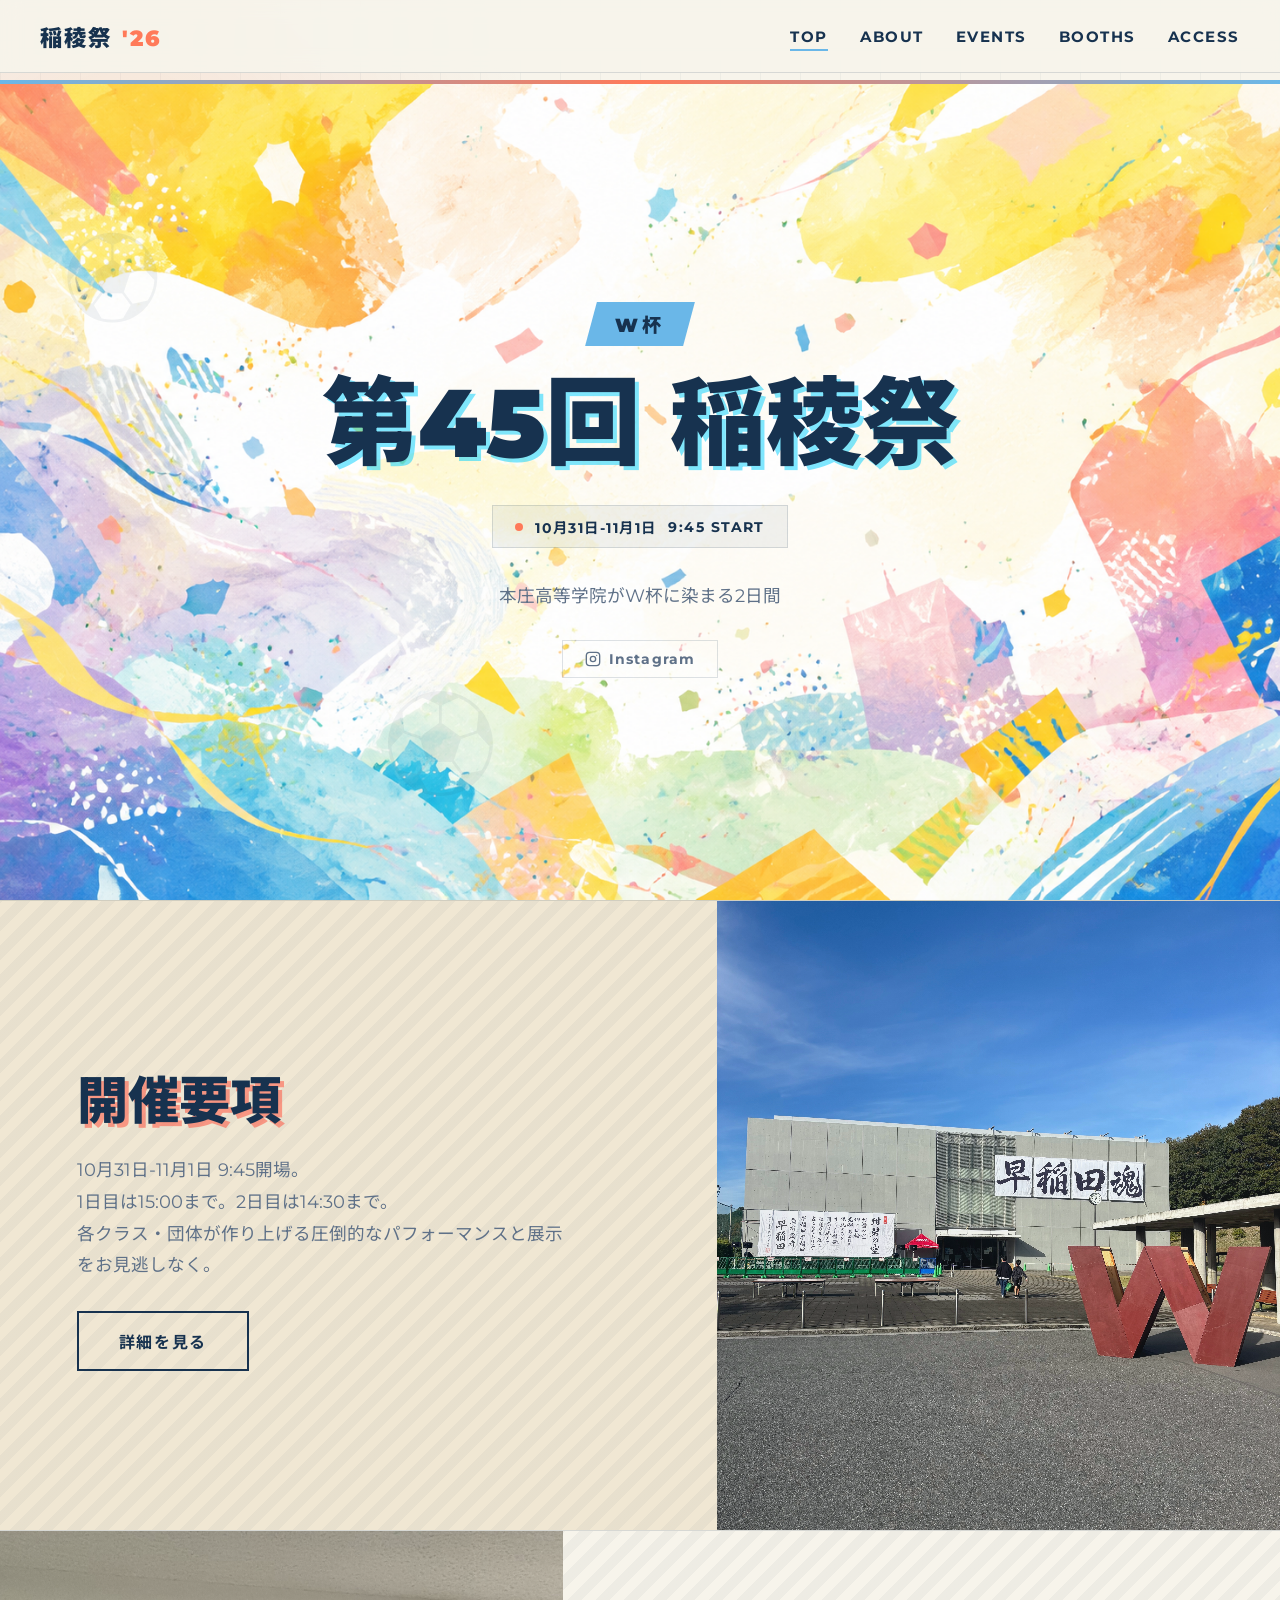
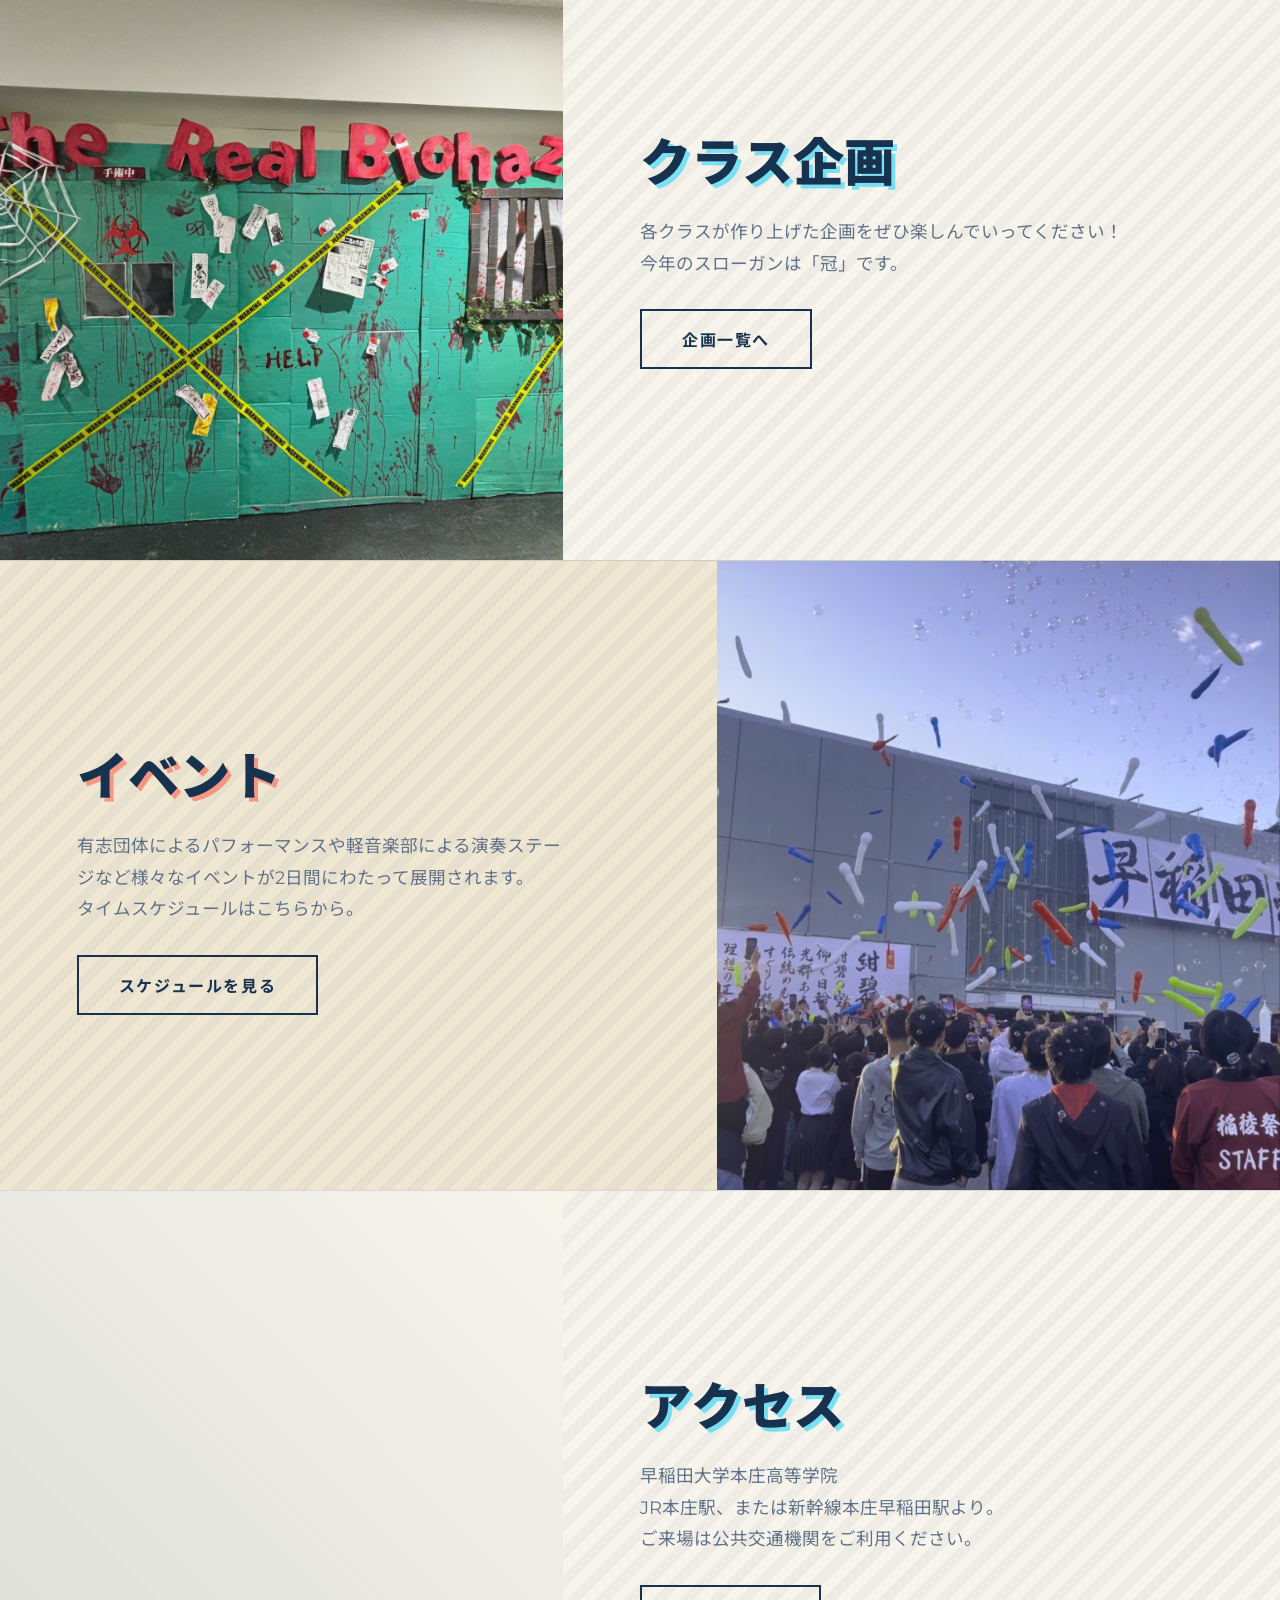
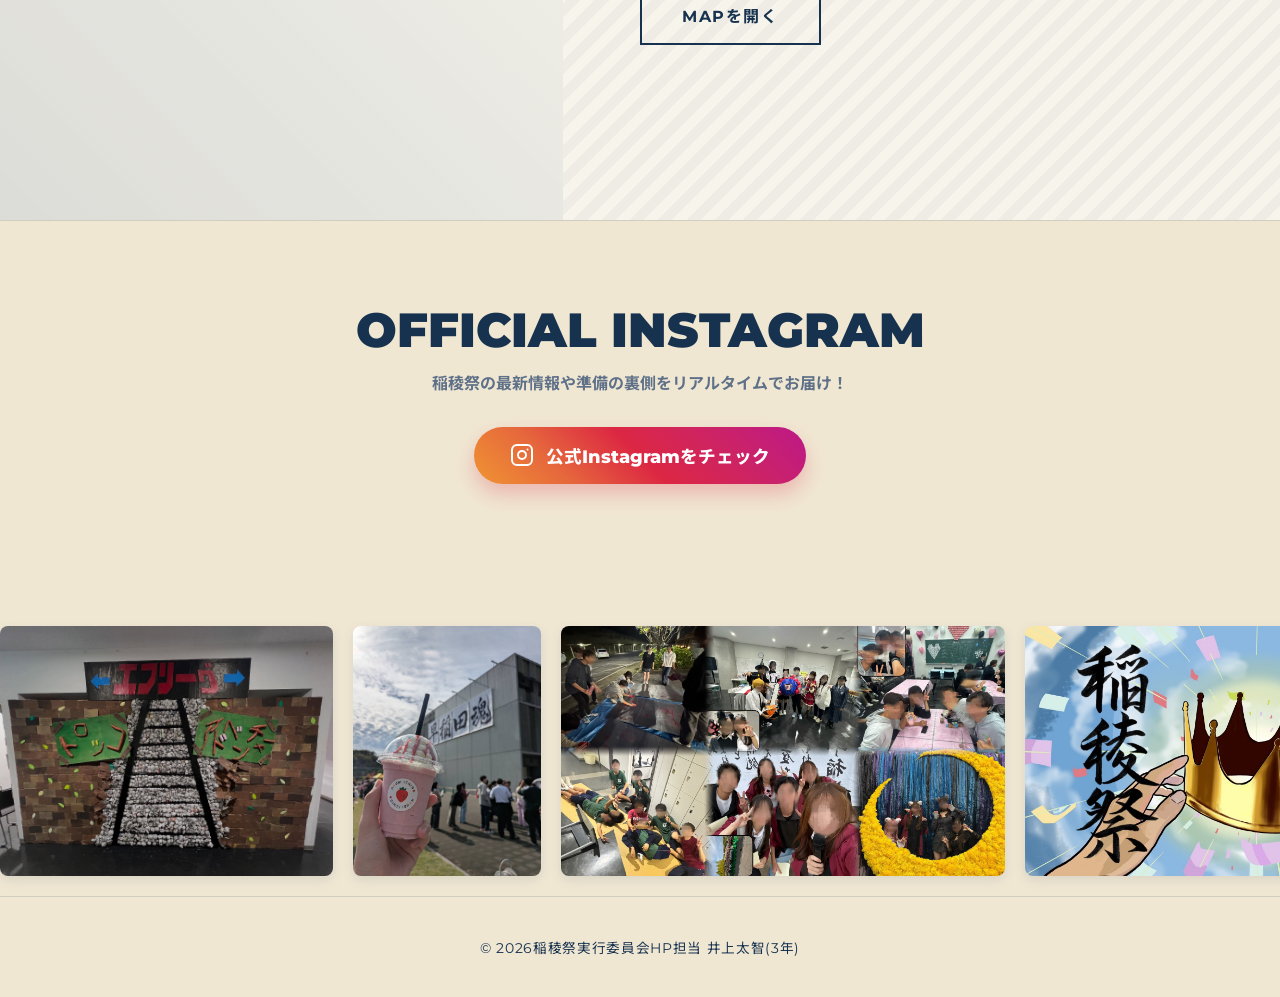
==== index.html @ c5cbab32 "index.html" ====
<!DOCTYPE html>
<html lang="ja">
<head>
    <meta charset="UTF-8">
    <meta name="viewport" content="width=device-width, initial-scale=1.0">
    <title>第45回 稲稜祭</title>
    <meta name="description" content="稲稜祭は、早稲田大学本庄高等学院の文化祭です">
    <meta name="keywords" content="稲稜祭, とうりょうさい, 早稲田大学本庄高等学院, 早稲田, 早稲田大学, 早本, 文化祭, イベント, 展示">
    <meta name="google-site-verification" content="3HasCJtoi-dlYLu-7N4V9mfXhWyNPqFAmNu_kfyfIqE" />
    
    <link rel="preconnect" href="https://fonts.googleapis.com">
    <link rel="preconnect" href="https://fonts.gstatic.com" crossorigin>
    <link href="https://fonts.googleapis.com/css2?family=Montserrat:wght@700;800;900&family=Noto+Sans+JP:wght@400;700;900&display=swap" rel="stylesheet">

    <link rel="stylesheet" href="css/style.css">
    <script src="js/script.js" defer></script>
</head>
<body>
    <div class="grid-bg"></div>

    <!-- ローディング画面 -->
    <div id="loading" aria-live="polite">
        <span class="loading-ball">⚽</span>
        <div class="loading-text">KICK OFF</div>
        <div class="loading-percent" aria-live="polite">0%</div>
        <div class="loading-bar-wrap">
            <div class="loading-bar"></div>
        </div>
        <div class="loading-final">WASEDA CUP 2026</div>
    </div>

    <!-- ヘッダー -->
    <header class="header">
        <div class="logo">
            <a href="index.html">稲稜祭 <span>'26</span></a>
        </div>
        <button class="hamburger" id="js-hamburger" aria-label="メニューを開く">
            <span></span>
            <span></span>
            <span></span>
        </button>
        <nav class="nav" id="js-nav">
            <ul>
                <li><a href="index.html" class="is-current">TOP</a></li>
                <li><a href="about.html">ABOUT</a></li>
                <li><a href="event.html">EVENTS</a></li>
                <li><a href="booth.html">BOOTHS</a></li>
                <li><a href="access.html">ACCESS</a></li>
            </ul>
        </nav>
    </header>

    <main>
        <!-- トップセクション -->
        <section class="top">
            <!-- 装飾ボール -->
            <div class="top-deco-ball" aria-hidden="true">⚽</div>
            <div class="top-deco-ball" aria-hidden="true">⚽</div>
            <div class="top-deco-ball" aria-hidden="true">⚽</div>

            <div class="top-content">
                <div class="top-theme"><span>W杯</span></div>
                <h1 class="heading-hero js-split-text text-shadow-solid">第45回 稲稜祭</h1>

                <div class="top-date-badge">
                    <span class="badge-dot"></span>
                    <span>10月31日-11月1日</span>
                    <span>9:45 START</span>
                </div>

                <p class="fs-desc js-split-text" style="margin: 0 auto;">本庄高等学院がW杯に染まる2日間</p>

                <div class="top-sns">
                    <a href="https://www.instagram.com/toryosai2026/" target="_blank" rel="noopener" class="btn-insta">
                        <svg viewBox="0 0 24 24" fill="none" stroke="currentColor" stroke-width="2" stroke-linecap="round" stroke-linejoin="round" aria-hidden="true">
                            <rect x="2" y="2" width="20" height="20" rx="5" ry="5"/>
                            <circle cx="12" cy="12" r="4"/>
                            <circle cx="17.5" cy="6.5" r="1" fill="currentColor" stroke="none"/>
                        </svg>
                        Instagram
                    </a>
                </div>
            </div>
        </section>

        <!-- フルウィズセクション 1: 開催要項 -->
        <section class="full-section">
            <div class="fs-image" style="background-image: url('images/start.jpg');"></div>
            <div class="fs-content">
                <div class="pattern-stripe"></div>
                <h2 class="fs-title text-shadow-solid js-split-text">開催要項</h2>
                <div class="anim-fade-up">
                    <p class="fs-desc">10月31日-11月1日 9:45開場。<br>1日目は15:00まで。2日目は14:30まで。<br>各クラス・団体が作り上げる圧倒的なパフォーマンスと展示をお見逃しなく。</p>
                    <a href="about.html" class="btn-solid">詳細を見る</a>
                </div>
            </div>
        </section>

        <!-- フルウィズセクション 2: クラス企画 -->
        <section class="full-section">
            <div class="fs-image" style="background-image: url('images/wall1.jpg');"></div>
            <div class="fs-content">
                <div class="pattern-stripe"></div>
                <h2 class="fs-title text-shadow-solid js-split-text">クラス企画</h2>
                <div class="anim-fade-up">
                    <p class="fs-desc">各クラスが作り上げた企画をぜひ楽しんでいってください！<br>今年のスローガンは「冠」です。</p>
                    <a href="booth.html" class="btn-solid">企画一覧へ</a>
                </div>
            </div>
        </section>

        <!-- フルウィズセクション 3: イベント -->
        <section class="full-section">
            <div class="fs-image" style="background-image: url('images/event.jpg'); filter: hue-rotate(20deg);"></div>
            <div class="fs-content">
                <div class="pattern-stripe"></div>
                <h2 class="fs-title text-shadow-solid js-split-text">イベント</h2>
                <div class="anim-fade-up">
                    <p class="fs-desc">有志団体によるパフォーマンスや軽音楽部による演奏ステージなど様々なイベントが2日間にわたって展開されます。<br>タイムスケジュールはこちらから。</p>
                    <a href="event.html" class="btn-solid">スケジュールを見る</a>
                </div>
            </div>
        </section>
        <!-- フルウィズセクション 4: アクセス -->
        <section class="full-section">
            <div class="fs-image" style="background-image: url('https://static.wixstatic.com/media/dd621f_80468349f8c541d7b48b3033a93d6e29~mv2.png');"></div>
            <div class="fs-content">
                <div class="pattern-stripe"></div>
                <h2 class="fs-title text-shadow-solid js-split-text">アクセス</h2>
                <div class="anim-fade-up">
                    <p class="fs-desc">早稲田大学本庄高等学院<br>JR本庄駅、または新幹線本庄早稲田駅より。<br>ご来場は公共交通機関をご利用ください。</p>
                    <a href="access.html" class="btn-solid">MAPを開く</a>
                </div>
            </div>
        </section>

        <section class="instagram-section">
            <div class="instagram-header anim-fade-up">
                <h2>OFFICIAL INSTAGRAM</h2>
                <p>稲稜祭の最新情報や準備の裏側をリアルタイムでお届け！</p>
                <a href="https://www.instagram.com/toryosai2026/" target="_blank" rel="noopener" class="btn-insta-large">
                    <svg viewBox="0 0 24 24" fill="none" stroke="currentColor" stroke-width="2" stroke-linecap="round" stroke-linejoin="round" aria-hidden="true">
                        <rect x="2" y="2" width="20" height="20" rx="5" ry="5"/>
                        <circle cx="12" cy="12" r="4"/>
                        <circle cx="17.5" cy="6.5" r="1" fill="currentColor" stroke="none"/>
                    </svg>
                    公式Instagramをチェック
                </a>
            </div>
            
            <!-- Instagram埋め込み（公式のEmbedスクリプトを利用） -->
            <div class="instagram-feed anim-fade-up" style="transition-delay: 0.2s;">
                <blockquote class="instagram-media" data-instgrm-permalink="https://www.instagram.com/toryosai2026/" data-instgrm-version="14" style="background:#FFF; border:0; border-radius:12px; box-shadow:0 10px 25px rgba(23, 50, 79, 0.08); margin: 1px auto; max-width:540px; min-width:326px; padding:0; width:99.375%;"></blockquote>
                <script async src="//www.instagram.com/embed.js"></script>
            </div>
        </section>

        <div class="marquee-slider">
            <div class="marquee-track">
                <!-- 写真5枚（実際の画像のURLに差し替えてください） -->
                <img src="images/wall2.jpg" alt="風景2">
                <img src="images/juice.jpg" alt="風景3">
                <img src="images/2025.jpg" alt="風景1">
                <img src="images/kan.jpg" alt="風景4">
                <img src="images/start.jpg" alt="風景5">
                
                <!-- 無限ループを綺麗に見せるためのリピート（上と全く同じ5枚） -->
                <img src="images/wall2.jpg" alt="風景2">
                <img src="images/juice.jpg" alt="風景3">
                <img src="images/2025.jpg" alt="風景1">
                <img src="images/kan.jpg" alt="風景4">
                <img src="images/start.jpg" alt="風景5">
            </div>
        </div>

    </main>

    <footer class="footer">
        <p>&copy; 2026​稲稜祭実行委員会HP担当 井上太智(3年)</p>
    </footer>
</body>
</html>
---- css/style.css ----
@charset "UTF-8";

:root {
    --bg: #f7f4eb;
    --bg-alt: #f0e7d3;
    --text: #17324f;
    --muted: #5f7188;
    --accent: #ff7a59;
    --accent2: #6ab7e8;
    --border: rgba(23, 50, 79, 0.14);
}

* {
    box-sizing: border-box;
    margin: 0;
    padding: 0;
}

html {
    scroll-behavior: smooth;
}

body {
    font-family: 'Montserrat', 'Noto Sans JP', sans-serif;
    background-color: var(--bg);
    color: var(--text);
    min-height: 100vh;
    overflow-x: hidden;
}

body::before {
    content: '';
    position: fixed;
    inset: 0;
    background:
        radial-gradient(circle at 10% 20%, rgba(255, 122, 89, 0.12), transparent 30%),
        radial-gradient(circle at 90% 80%, rgba(106, 183, 232, 0.14), transparent 30%);
    z-index: -2;
    animation: pulseBg 10s infinite alternate linear;
}

.grid-bg {
    position: fixed;
    inset: 0;
    background-image: 
        linear-gradient(var(--border) 1px, transparent 1px),
        linear-gradient(90deg, var(--border) 1px, transparent 1px);
    background-size: 40px 40px;
    z-index: -3;
    opacity: 0.3;
}

@keyframes pulseBg {
    0% { transform: scale(1); }
    100% { transform: scale(1.1); }
}

button, a {
    font: inherit;
}

/* ============================================================
   Loading
   ============================================================ */
#loading {
    position: fixed;
    inset: 0;
    background:
        radial-gradient(circle at 18% 20%, rgba(255, 122, 89, 0.22), transparent 22%),
        radial-gradient(circle at 82% 78%, rgba(106, 183, 232, 0.24), transparent 24%),
        linear-gradient(135deg, #fdf7ea 0%, #f0e3c7 100%);
    z-index: 9999;
    display: flex;
    flex-direction: column;
    justify-content: center;
    align-items: center;
    transition: opacity 0.6s ease, visibility 0.6s ease, filter 0.2s ease;
    overflow: hidden;
    padding: 24px;
}

#loading::before,
#loading::after {
    content: '';
    position: absolute;
    inset: 0;
    pointer-events: none;
    opacity: 0;
    transform: translateX(-100%);
}

#loading::before {
    background: linear-gradient(120deg, transparent 0%, rgba(255,255,255,0.35) 20%, transparent 40%, rgba(255,122,89,0.20) 60%, transparent 80%);
}

#loading::after {
    background: linear-gradient(90deg, transparent 0%, rgba(23, 50, 79, 0.16) 45%, transparent 55%, rgba(255, 122, 89, 0.16) 100%);
}

#loading.is-hidden {
    opacity: 0;
    visibility: hidden;
}

/* サッカーボール */
.loading-ball {
    font-size: 4rem;
    line-height: 1;
    display: block;
    margin-bottom: 24px;
    filter: drop-shadow(0 8px 4px rgba(0,0,0,0.16));
}

.loading-ball.is-rolling {
    animation: ballBounce 0.8s ease-in-out infinite alternate;
}

@keyframes ballBounce {
    0% { transform: translateY(0) rotate(-10deg) scale(1); }
    100% { transform: translateY(-18px) rotate(10deg) scale(1.08); }
}

.loading-text {
    font-size: 1.75rem;
    font-weight: 900;
    letter-spacing: 0.2em;
    text-transform: uppercase;
    background: linear-gradient(90deg, var(--accent), var(--accent2));
    -webkit-background-clip: text;
    -webkit-text-fill-color: transparent;
    margin-bottom: 12px;
    animation: blink 1.5s infinite;
}

.loading-percent {
    min-height: 1.4em;
    margin-bottom: 12px;
    font-size: 1.05rem;
    font-weight: 800;
    letter-spacing: 0.2em;
    color: var(--text);
    font-variant-numeric: tabular-nums;
}

.loading-bar-wrap {
    width: min(80vw, 320px);
    height: 6px;
    background: rgba(23, 50, 79, 0.12);
    position: relative;
    overflow: visible;
    border-radius: 999px;
    box-shadow: inset 0 0 0 1px rgba(23, 50, 79, 0.1);
}

.loading-bar {
    position: absolute;
    top: 0;
    left: 0;
    bottom: 0;
    background: linear-gradient(90deg, var(--accent2), var(--accent));
    width: 0%;
    border-radius: 999px;
    box-shadow: 0 0 16px rgba(106, 183, 232, 0.25);
    transition: width 0.12s linear, background 0.2s ease;
}

.loading-final {
    margin-top: 16px;
    font-size: 1.05rem;
    font-weight: 800;
    letter-spacing: 0.18em;
    text-transform: uppercase;
    color: var(--text);
    opacity: 0;
    transform: translateY(12px);
    transition: opacity 0.3s ease, transform 0.3s ease;
}

#loading.is-final .loading-final {
    opacity: 1;
    transform: translateY(0);
}

@keyframes blink {
    0%, 100% { opacity: 1; }
    50% { opacity: 0.3; }
}

/* ============================================================
   Header
   ============================================================ */
.header {
    display: flex;
    justify-content: space-between;
    align-items: center;
    padding: 20px 40px;
    position: fixed;
    top: 0;
    left: 0;
    width: 100%;
    background: rgba(247, 244, 235, 0.9);
    backdrop-filter: blur(10px);
    border-bottom: 1px solid var(--border);
    z-index: 100;
}

.logo a {
    color: var(--text);
    text-decoration: none;
    font-size: 1.4rem;
    font-weight: 900;
    letter-spacing: 0.1em;
    text-transform: uppercase;
}

.logo a span {
    color: var(--accent);
}

.nav {
    display: flex;
    align-items: center;
}

.nav ul {
    display: flex;
    gap: 32px;
    list-style: none;
}

.nav a {
    color: var(--text);
    text-decoration: none;
    font-weight: 700;
    font-size: 0.95rem;
    text-transform: uppercase;
    letter-spacing: 0.1em;
    position: relative;
    padding: 5px 0;
}

.nav a::after {
    content: '';
    position: absolute;
    bottom: 0;
    left: 0;
    width: 0%;
    height: 2px;
    background: var(--accent2);
    transition: width 0.3s ease;
}

.nav a:hover::after,
.nav a.is-current::after {
    width: 100%;
}

.hamburger {
    display: none;
    position: relative;
    width: 44px;
    height: 44px;
    border: 1px solid var(--border);
    background: transparent;
    cursor: pointer;
    z-index: 110;
}

.hamburger span {
    display: block;
    position: absolute;
    left: 10px;
    width: 22px;
    height: 2px;
    background: var(--text);
    transition: 0.3s ease;
}

.hamburger span:nth-child(1) { top: 14px; }
.hamburger span:nth-child(2) { top: 20px; }
.hamburger span:nth-child(3) { top: 26px; }

@media (max-width: 768px) {
    .header {
        padding: 15px 20px;
    }
    .hamburger {
        display: block;
    }
    .nav {
        position: fixed;
        top: 0;
        left: 0;
        width: 100%;
        height: 100vh;
        background: var(--bg);
        flex-direction: column;
        justify-content: center;
        opacity: 0;
        visibility: hidden;
        transition: 0.4s ease;
        z-index: 100;
    }
    .nav.is-active {
        opacity: 1;
        visibility: visible;
    }
    .nav ul {
        flex-direction: column;
        align-items: center;
        gap: 40px;
    }
    .nav a {
        font-size: 1.5rem;
    }
    .hamburger.is-active {
        background: var(--accent);
        border-color: var(--accent);
    }
    .hamburger.is-active span {
        background: #fff;
    }
    .hamburger.is-active span:nth-child(1) {
        transform: translateY(6px) rotate(45deg);
    }
    .hamburger.is-active span:nth-child(2) {
        opacity: 0;
    }
    .hamburger.is-active span:nth-child(3) {
        transform: translateY(-6px) rotate(-45deg);
    }
}

/* ============================================================
   Main / TOP Hero
   ============================================================ */
main {
    padding-top: 80px;
}

.top {
    min-height: calc(100vh - 80px);
    display: flex;
    align-items: center;
    justify-content: center;
    text-align: center;
    padding: 40px 20px;
    position: relative;
    background-color: var(--bg);
    background-image: url('../images/bg.png');
    background-size: cover;
    background-position: center;
    background-repeat: no-repeat;
    overflow: hidden;
}

/* 装飾ライン */
.top::before {
    content: '';
    position: absolute;
    top: 0; left: 0; right: 0;
    height: 4px;
    background: linear-gradient(90deg, var(--accent2), var(--accent), var(--accent2));
    z-index: 3;
}

/* 浮遊するボール装飾 */
.top-deco-ball {
    position: absolute;
    font-size: 5rem;
    opacity: 0.06;
    pointer-events: none;
    z-index: 1;
    animation: floatBall 6s ease-in-out infinite;
}

.top-deco-ball:nth-child(1) { top: 15%; left: 5%; animation-delay: 0s; font-size: 6rem; }
.top-deco-ball:nth-child(2) { top: 60%; right: 6%; animation-delay: 2s; font-size: 4rem; }
.top-deco-ball:nth-child(3) { bottom: 10%; left: 30%; animation-delay: 4s; font-size: 7rem; }

@keyframes floatBall {
    0%, 100% { transform: translateY(0) rotate(0deg); }
    50% { transform: translateY(-20px) rotate(15deg); }
}

.top-content {
    position: relative;
    z-index: 2;
}

.top-theme {
    display: inline-block;
    font-size: 1.2rem;
    font-weight: 900;
    color: var(--text);
    background: var(--accent2);
    padding: 8px 24px;
    margin-bottom: 24px;
    text-transform: uppercase;
    letter-spacing: 0.2em;
    transform: skewX(-15deg);
}

.top-theme span {
    display: inline-block;
    transform: skewX(15deg);
}

.heading-hero {
    font-size: clamp(3rem, 8vw, 6rem);
    font-weight: 900;
    line-height: 1.1;
    margin-bottom: 30px;
    text-transform: uppercase;
}

/* 一文字ずつアニメーション */
.js-split-text span {
    display: inline-block;
    opacity: 0;
    transform: translateY(20px) scale(0.9);
    transition: opacity 0.5s cubic-bezier(0.2, 0, 0, 1), transform 0.5s cubic-bezier(0.2, 0, 0, 1);
}

.js-split-text.is-animated span {
    opacity: 1;
    transform: translateY(0) scale(1);
}

/* TOP の日付バッジ */
.top-date-badge {
    display: inline-flex;
    align-items: center;
    gap: 12px;
    background: rgba(23, 50, 79, 0.06);
    border: 1px solid var(--border);
    padding: 10px 22px;
    margin-bottom: 32px;
    font-size: 0.9rem;
    font-weight: 700;
    letter-spacing: 0.1em;
}

.top-date-badge .badge-dot {
    width: 8px;
    height: 8px;
    background: var(--accent);
    border-radius: 50%;
    animation: pulse 1.5s infinite;
}

@keyframes pulse {
    0%, 100% { opacity: 1; transform: scale(1); }
    50% { opacity: 0.4; transform: scale(1.4); }
}

/* TOP のSNSリンク */
.top-sns {
    display: flex;
    align-items: center;
    justify-content: center;
    gap: 12px;
    margin-top: 28px;
}

.btn-insta {
    display: inline-flex;
    align-items: center;
    gap: 8px;
    padding: 10px 22px;
    background: transparent;
    border: 1px solid var(--border);
    color: var(--muted);
    text-decoration: none;
    font-size: 0.85rem;
    font-weight: 700;
    letter-spacing: 0.08em;
    transition: background 0.25s, color 0.25s, border-color 0.25s;
}

.btn-insta:hover {
    background: var(--text);
    color: var(--bg);
    border-color: var(--text);
}

.btn-insta svg {
    width: 16px;
    height: 16px;
    flex-shrink: 0;
}

/* ============================================================
   Full-Width Sections (TOP page)
   ============================================================ */
.full-section {
    display: flex;
    min-height: 70vh;
    border-top: 1px solid var(--border);
    position: relative;
}

.full-section:nth-child(even) {
    flex-direction: row-reverse;
    background: var(--bg-alt);
}

.fs-image {
    flex: 1;
    background-size: cover;
    background-position: center;
    position: relative;
    min-height: 400px;
}

.fs-image::after {
    content: '';
    position: absolute;
    inset: 0;
    background: linear-gradient(45deg, rgba(23, 50, 79, 0.12), rgba(255, 255, 255, 0.08));
}

.fs-content {
    flex: 1;
    display: flex;
    flex-direction: column;
    justify-content: center;
    padding: 8vw 6vw;
    position: relative;
}

.pattern-stripe {
    position: absolute;
    top: 0; left: 0; width: 100%; height: 100%;
    background: repeating-linear-gradient(
        -45deg,
        transparent,
        transparent 10px,
        rgba(23, 50, 79, 0.04) 10px,
        rgba(23, 50, 79, 0.04) 20px
    );
    pointer-events: none;
}

.fs-title {
    font-size: clamp(2rem, 4vw, 3.5rem);
    margin-bottom: 20px;
    font-weight: 900;
    position: relative;
    display: inline-block;
}

.text-shadow-solid {
    text-shadow: 4px 4px 0px rgba(0, 208, 255, 0.5);
}
.full-section:nth-child(even) .text-shadow-solid {
    text-shadow: 4px 4px 0px rgba(255, 71, 51, 0.5);
}

.fs-desc {
    font-size: 1.1rem;
    line-height: 1.8;
    color: var(--muted);
    margin-bottom: 30px;
    max-width: 500px;
}

.btn-solid {
    display: inline-flex;
    align-items: center;
    justify-content: center;
    padding: 16px 40px;
    background: transparent;
    color: var(--text);
    text-decoration: none;
    font-weight: 700;
    letter-spacing: 0.1em;
    border: 2px solid var(--text);
    position: relative;
    overflow: hidden;
    align-self: flex-start;
    transition: 0.3s;
}

.btn-solid::before {
    content: '';
    position: absolute;
    top: 0; left: 0; width: 100%; height: 100%;
    background: var(--text);
    transform: translateX(-101%);
    transition: 0.3s cubic-bezier(0.8, 0, 0.2, 1);
    z-index: -1;
}

.btn-solid:hover {
    color: var(--bg);
}

.btn-solid:hover::before {
    transform: translateX(0);
}

.anim-fade-up {
    opacity: 0;
    transform: translateY(40px);
    transition: opacity 0.8s ease, transform 0.8s cubic-bezier(0.2, 0, 0, 1);
}

.anim-fade-up.is-animated {
    opacity: 1;
    transform: translateY(0);
}

@media (max-width: 900px) {
    .full-section, .full-section:nth-child(even) {
        flex-direction: column;
    }
    .fs-image {
        min-height: 300px;
        width: 100%;
    }
    .fs-content {
        padding: 60px 20px;
    }
}

/* ============================================================
   Booth Page
   ============================================================ */
.booth-top {
    background-image: linear-gradient(135deg, rgba(247, 244, 235, 0.85), rgba(255, 255, 255, 0.3)), url('../images/bg.png');
}

/* 学年インジケーター（旧 floor-sticky-indicator） */
.floor-sticky-indicator {
    position: sticky;
    top: 84px;
    z-index: 40;
    display: flex;
    align-items: center;
    gap: 16px;
    max-width: 980px;
    margin: 0 auto 24px;
    padding: 14px 20px;
    background: rgba(247, 244, 235, 0.97);
    border: 1px solid var(--border);
    box-shadow: 0 10px 25px rgba(23, 50, 79, 0.08);
    backdrop-filter: blur(8px);
    transition: transform 0.25s ease, opacity 0.25s ease;
}

.floor-sticky-indicator.is-switching {
    transform: translateY(4px);
    opacity: 0.85;
}

.floor-sticky-copy {
    flex: 1;
    min-width: 0;
}

.floor-sticky-label {
    font-size: 0.72rem;
    font-weight: 800;
    letter-spacing: 0.22em;
    text-transform: uppercase;
    color: var(--accent);
    margin-bottom: 2px;
}

.floor-sticky-copy h3 {
    font-size: 1rem;
    font-weight: 900;
}

/* 学年ナビゲーション */
.floor-jump-links {
    display: flex;
    gap: 6px;
    margin-left: auto;
}

.floor-jump-links a {
    padding: 8px 14px;
    background: transparent;
    color: var(--text);
    text-decoration: none;
    font-size: 0.8rem;
    font-weight: 700;
    letter-spacing: 0.1em;
    border: 1px solid var(--border);
    transition: background 0.2s, color 0.2s, border-color 0.2s;
}

.floor-jump-links a:hover {
    background: var(--text);
    color: var(--bg);
    border-color: var(--text);
}

/* フロアセクション */
.floor-section {
    max-width: 980px;
    margin: 0 auto 36px;
    padding: 28px 24px 36px;
    background: rgba(255, 255, 255, 0.7);
    border: 1px solid var(--border);
    box-shadow: 0 16px 40px rgba(23, 50, 79, 0.06);
    scroll-margin-top: 140px;
}

.floor-section-header {
    display: flex;
    align-items: center;
    gap: 16px;
    margin-bottom: 24px;
}

.floor-badge {
    display: inline-flex;
    align-items: center;
    justify-content: center;
    min-width: 58px;
    height: 58px;
    border-radius: 12px;
    background: var(--text);
    color: white;
    font-weight: 900;
    letter-spacing: 0.1em;
    font-size: 1.1rem;
}

.floor-section-header h2 {
    font-size: clamp(1.3rem, 2.3vw, 1.7rem);
    margin-bottom: 6px;
}

.floor-section-header p {
    color: var(--muted);
}

/* ブースグリッド */
.booth-grid {
    display: grid;
    grid-template-columns: repeat(3, minmax(0, 1fr));
    gap: 20px;
}

/* ブースカード（クリック可能） */
.booth-card {
    position: relative;
    display: flex;
    flex-direction: column;
    padding: 0;
    background: rgba(247, 244, 235, 0.9);
    border: 1px solid var(--border);
    overflow: hidden;
    transition: transform 0.25s ease, box-shadow 0.25s ease;
    cursor: pointer;
}

.booth-card:hover {
    transform: translateY(-4px);
    box-shadow: 0 12px 28px rgba(23, 50, 79, 0.12);
}

.booth-card:focus-visible {
    outline: 2px solid var(--accent2);
    outline-offset: 2px;
}

.booth-image-wrap {
    width: 100%;
    aspect-ratio: 1 / 1;
    overflow: hidden;
    background: var(--bg-alt);
    border-bottom: 1px solid var(--border);
    position: relative;
}

.booth-image-wrap img {
    width: 100%;
    height: 100%;
    object-fit: cover;
    display: block;
    transition: transform 0.35s ease;
}

.booth-card:hover .booth-image-wrap img {
    transform: scale(1.06);
}

/* タップヒント */
.booth-image-wrap::after {
    content: '詳細を見る';
    position: absolute;
    inset: 0;
    background: rgba(23, 50, 79, 0.6);
    color: white;
    display: flex;
    align-items: center;
    justify-content: center;
    font-size: 0.85rem;
    font-weight: 700;
    letter-spacing: 0.12em;
    opacity: 0;
    transition: opacity 0.25s ease;
}

.booth-card:hover .booth-image-wrap::after {
    opacity: 1;
}

.booth-card-body {
    flex: 1;
    min-width: 0;
    padding: 16px 18px 18px;
    display: flex;
    flex-direction: column;
}

.booth-meta {
    display: flex;
    align-items: center;
    justify-content: space-between;
    gap: 10px;
    margin-bottom: 8px;
}

.booth-class {
    font-size: 0.78rem;
    font-weight: 800;
    letter-spacing: 0.18em;
    color: var(--accent);
    text-transform: uppercase;
}

.booth-room {
    font-size: 0.74rem;
    font-weight: 700;
    color: var(--muted);
}

.booth-card h3 {
    font-size: 1rem;
    margin-bottom: 6px;
    font-weight: 900;
}

.booth-description {
    font-size: 0.88rem;
    line-height: 1.75;
    color: var(--muted);
    display: -webkit-box;
    -webkit-line-clamp: 2;
    -webkit-box-orient: vertical;
    overflow: hidden;
    margin-top: auto;
}

.favorite-toggle {
    position: absolute;
    top: 12px;
    right: 12px;
    width: 40px;
    height: 40px;
    border: 1px solid var(--border);
    border-radius: 50%;
    background: rgba(255, 255, 255, 0.92);
    color: var(--muted);
    display: flex;
    align-items: center;
    justify-content: center;
    box-shadow: 0 8px 20px rgba(23, 50, 79, 0.13);
    cursor: pointer;
    z-index: 20;
    transition: transform 0.2s ease, background 0.2s ease, color 0.2s ease, border-color 0.2s ease;
}

.favorite-toggle:hover {
    transform: translateY(-2px);
}

.favorite-toggle.is-active {
    background: var(--accent);
    color: white;
    border-color: var(--accent);
}

.favorite-toggle span {
    font-size: 1.05rem;
    line-height: 1;
}

.top {
    position: relative;
}

.favorites-float {
    position: fixed;
    bottom: 30px;
    right: 30px;
    z-index: 100; /* ヘッダーと同じくらい前面に */
}

.header .favorites-float {
    position: relative;
    top: auto;
    right: auto;
    z-index: auto;
}

.nav-favorites-item {
    display: flex;
    align-items: center;
}

.favorites-trigger {
    display: inline-flex;
    align-items: center;
    gap: 8px;
    border: 2px solid var(--text);
    background: white;
    color: var(--text);
    padding: 12px 24px;
    border-radius: 50px;
    font-size: 0.95rem;
    font-weight: 900;
    letter-spacing: 0.08em;
    cursor: pointer;
    box-shadow: 0 10px 25px rgba(23, 50, 79, 0.15);
    transition: transform 0.2s ease, box-shadow 0.2s ease, background 0.2s ease, color 0.2s ease;
}

.favorites-trigger:hover {
    transform: translateY(-4px);
    box-shadow: 0 14px 30px rgba(23, 50, 79, 0.2);
}

.favorites-trigger.is-active {
    background: var(--text);
    color: white;
    border-color: var(--text);
}

.favorites-trigger-icon {
    font-size: 1.1rem;
    line-height: 1;
    color: var(--accent); 
}
.favorites-trigger.is-active .favorites-trigger-icon {
    color: var(--accent);
}

.favorites-panel {
    position: absolute;
    bottom: calc(100% + 16px);
    right: 0;
    top: auto; /* 上書き: 上には開かないようにする */
    width: min(90vw, 340px);
    max-height: min(60vh, 420px);
    overflow: hidden;
    background: rgba(255, 255, 255, 0.98);
    border: 1px solid var(--border);
    border-radius: 12px;
    box-shadow: 0 20px 40px rgba(23, 50, 79, 0.2);
    padding: 20px;
    transform-origin: bottom right;
    animation: popupPanel 0.3s cubic-bezier(0.2, 0, 0, 1) forwards;
}

@keyframes popupPanel {
    from { opacity: 0; transform: scale(0.95) translateY(10px); }
    to { opacity: 1; transform: scale(1) translateY(0); }
}

.favorites-panel[hidden] {
    display: none;
}

/* スマホ用の調整（右下の邪魔にならないようにアイコンだけの丸ボタンにする） */
@media (max-width: 768px) {
    .favorites-float {
        top: auto; /* ここを追加して以前のtop指定を打ち消す */
        bottom: 20px; /* 下からの位置を指定 */
        right: 20px;
    }
    .favorites-trigger {
        padding: 16px;
        border-radius: 50%;
        border-width: 2px;
    }
    .favorites-trigger-label {
        display: none; /* スマホでは「FAVORITE」の文字を隠す */
    }
    .favorites-trigger-icon {
        font-size: 1.4rem;
    }
    .favorites-panel {
        width: calc(100vw - 40px); /* 画面幅いっぱいに広げる */
        right: 0;
    }
}

.favorites-panel[hidden] {
    display: none;
}

.favorites-panel-header {
    display: flex;
    align-items: flex-start;
    justify-content: space-between;
    gap: 12px;
    margin-bottom: 12px;
}

.favorites-eyebrow {
    font-size: 0.72rem;
    font-weight: 800;
    letter-spacing: 0.2em;
    color: var(--accent);
    text-transform: uppercase;
    margin-bottom: 4px;
}

.favorites-panel-header h2 {
    font-size: 1rem;
}

.favorites-clear {
    border: 1px solid var(--border);
    background: transparent;
    color: var(--text);
    padding: 8px 10px;
    font-size: 0.78rem;
    font-weight: 700;
    cursor: pointer;
    white-space: nowrap;
}

.favorites-clear:hover {
    border-color: var(--accent);
    color: var(--accent);
}

.favorites-list {
    display: grid;
    gap: 10px;
    max-height: 310px;
    overflow-y: auto;
}

.favorites-item {
    display: flex;
    align-items: flex-start;
    gap: 8px;
    padding: 10px 10px;
    background: rgba(247, 244, 235, 0.92);
    border: 1px solid var(--border);
}

.favorites-item-link {
    flex: 1;
    border: none;
    background: transparent;
    padding: 0;
    text-align: left;
    cursor: pointer;
    color: inherit;
}

.favorites-item-meta {
    font-size: 0.68rem;
    font-weight: 800;
    letter-spacing: 0.16em;
    color: var(--accent);
    text-transform: uppercase;
    margin-bottom: 4px;
}

.favorites-item h3 {
    font-size: 0.89rem;
    margin-bottom: 3px;
    line-height: 1.4;
}

.favorites-item-sub {
    font-size: 0.76rem;
    color: var(--muted);
    line-height: 1.5;
}

.favorites-item.is-targeted {
    border-color: var(--accent);
    box-shadow: inset 0 0 0 1px var(--accent);
}

.favorites-remove {
    flex-shrink: 0;
    border: none;
    background: transparent;
    color: var(--accent);
    cursor: pointer;
    font-size: 1rem;
    line-height: 1;
}

.favorites-empty {
    font-size: 0.9rem;
    color: var(--muted);
    padding: 8px 0;
}

.btn-modal-favorite {
    display: inline-flex;
    align-items: center;
    justify-content: center;
    gap: 6px;
    padding: 10px 18px;
    border: 1px solid var(--border);
    background: var(--bg);
    color: var(--text);
    font-weight: 800;
    cursor: pointer;
}

.btn-modal-favorite.is-active {
    background: var(--accent);
    color: white;
    border-color: var(--accent);
}

/* ============================================================
   Booth Modal
   ============================================================ */
.booth-modal {
    position: fixed;
    inset: 0;
    z-index: 500;
    display: flex;
    align-items: center;
    justify-content: center;
    padding: 20px;
    background: rgba(23, 50, 79, 0.55);
    backdrop-filter: blur(6px);
    opacity: 0;
    visibility: hidden;
    transition: opacity 0.3s ease, visibility 0.3s ease;
}

.booth-modal.is-open {
    opacity: 1;
    visibility: visible;
}

.booth-modal-inner {
    background: var(--bg);
    border: 1px solid var(--border);
    max-width: 680px;
    width: 100%;
    max-height: 90vh;
    overflow-y: auto;
    display: flex;
    flex-direction: column;
    box-shadow: 0 30px 80px rgba(23, 50, 79, 0.2);
    transform: translateY(20px);
    transition: transform 0.3s cubic-bezier(0.2, 0, 0, 1);
    position: relative;
}

.booth-modal.is-open .booth-modal-inner {
    transform: translateY(0);
}

.modal-image-wrap {
    width: 100%;
    aspect-ratio: 16 / 9;
    overflow: hidden;
    background: var(--bg-alt);
    flex-shrink: 0;
}

.modal-image-wrap img {
    width: 100%;
    height: 100%;
    object-fit: cover;
    display: block;
}

.modal-body {
    padding: 28px 32px 32px;
}

.modal-meta {
    display: flex;
    align-items: center;
    gap: 12px;
    margin-bottom: 14px;
}

.modal-class-badge {
    font-size: 0.8rem;
    font-weight: 800;
    letter-spacing: 0.2em;
    color: white;
    background: var(--accent);
    padding: 4px 14px;
    text-transform: uppercase;
}

.modal-room-badge {
    font-size: 0.8rem;
    font-weight: 700;
    color: var(--muted);
    border: 1px solid var(--border);
    padding: 4px 12px;
}

.modal-title {
    font-size: clamp(1.4rem, 3vw, 1.9rem);
    font-weight: 900;
    margin-bottom: 14px;
    line-height: 1.25;
}

.modal-desc {
    font-size: 1rem;
    line-height: 1.85;
    color: var(--muted);
    margin-bottom: 24px;
}

.modal-actions {
    display: flex;
    gap: 12px;
    flex-wrap: wrap;
}

.btn-modal-insta {
    display: inline-flex;
    align-items: center;
    gap: 8px;
    padding: 12px 24px;
    background: var(--text);
    color: var(--bg);
    text-decoration: none;
    font-size: 0.88rem;
    font-weight: 700;
    letter-spacing: 0.1em;
    border: 2px solid var(--text);
    transition: background 0.25s, color 0.25s;
}

.btn-modal-insta:hover {
    background: var(--accent2);
    border-color: var(--accent2);
    color: var(--text);
}

.btn-modal-insta svg {
    width: 16px;
    height: 16px;
}

.modal-close {
    position: absolute;
    top: 14px;
    right: 14px;
    width: 40px;
    height: 40px;
    background: var(--text);
    border: none;
    cursor: pointer;
    display: flex;
    align-items: center;
    justify-content: center;
    color: white;
    font-size: 1.2rem;
    z-index: 10;
    transition: background 0.2s;
}

.modal-close:hover {
    background: var(--accent);
}

/* ============================================================
   Event Page
   ============================================================ */
.event-top {
    background-image: linear-gradient(135deg, rgba(247, 244, 235, 0.85), rgba(255, 255, 255, 0.3)), url('../images/bg.png');
}

.event-main {
    max-width: 980px;
    margin: 0 auto;
    padding: 40px 24px 80px;
}

/* 日付タブ */
.event-tabs {
    display: flex;
    gap: 0;
    border-bottom: 2px solid var(--border);
    margin-bottom: 40px;
    overflow-x: auto;
}

.event-tab-btn {
    padding: 14px 36px;
    border: none;
    background: transparent;
    color: var(--muted);
    font-weight: 800;
    font-size: 1rem;
    letter-spacing: 0.1em;
    cursor: pointer;
    border-bottom: 3px solid transparent;
    margin-bottom: -2px;
    white-space: nowrap;
    transition: color 0.2s, border-color 0.2s;
    text-transform: uppercase;
}

.event-tab-btn:hover {
    color: var(--text);
}

.event-tab-btn.is-active {
    color: var(--text);
    border-bottom-color: var(--accent);
}

.event-tab-panel {
    display: none;
}

.event-tab-panel.is-active {
    display: block;
    animation: fadeIn 0.3s ease;
}

@keyframes fadeIn {
    from { opacity: 0; transform: translateY(8px); }
    to { opacity: 1; transform: translateY(0); }
}

/* タイムライン */
.event-timeline {
    display: flex;
    flex-direction: column;
    gap: 0;
    position: relative;
}

.event-timeline::before {
    content: '';
    position: absolute;
    left: 90px;
    top: 0;
    bottom: 0;
    width: 1px;
    background: var(--border);
}

.timeline-item {
    display: flex;
    gap: 0;
    padding: 0 0 32px 0;
    position: relative;
}

.timeline-item:last-child {
    padding-bottom: 0;
}

/* 時刻 */
.timeline-time {
    flex-shrink: 0;
    width: 90px;
    text-align: right;
    padding-right: 20px;
    padding-top: 4px;
}

.timeline-time-text {
    font-size: 0.92rem;
    font-weight: 800;
    color: var(--text);
    display: block;
    font-variant-numeric: tabular-nums;
}

.timeline-time-end {
    font-size: 0.78rem;
    font-weight: 700;
    color: var(--muted);
    display: block;
    margin-top: 2px;
}

/* ドット */
.timeline-dot {
    flex-shrink: 0;
    width: 12px;
    height: 12px;
    border-radius: 50%;
    background: var(--accent2);
    margin-top: 6px;
    border: 2px solid var(--bg);
    box-shadow: 0 0 0 2px var(--accent2);
    position: relative;
    z-index: 1;
}

.timeline-item.is-highlight .timeline-dot {
    background: var(--accent);
    box-shadow: 0 0 0 2px var(--accent);
    width: 16px;
    height: 16px;
    margin-top: 4px;
    margin-left: -2px;
}

/* カード */
.timeline-card {
    flex: 1;
    min-width: 0;
    margin-left: 20px;
    background: rgba(255, 255, 255, 0.7);
    border: 1px solid var(--border);
    padding: 16px 20px;
    transition: transform 0.2s, box-shadow 0.2s;
}

.timeline-card:hover {
    transform: translateX(4px);
    box-shadow: 0 8px 24px rgba(23, 50, 79, 0.08);
}

.timeline-item.is-highlight .timeline-card {
    border-left: 3px solid var(--accent);
    background: rgba(255, 122, 89, 0.04);
}

.timeline-card-header {
    display: flex;
    align-items: flex-start;
    gap: 12px;
    margin-bottom: 8px;
    flex-wrap: wrap;
}

.timeline-card h3 {
    font-size: 1.05rem;
    font-weight: 900;
    flex: 1;
    min-width: 0;
}

.event-tag {
    font-size: 0.72rem;
    font-weight: 800;
    letter-spacing: 0.15em;
    text-transform: uppercase;
    padding: 3px 10px;
    border: 1px solid currentColor;
    flex-shrink: 0;
}

.event-tag.tag-stage { color: var(--accent); }
.event-tag.tag-outdoor { color: #4caf77; }
.event-tag.tag-food { color: #d4960a; }
.event-tag.tag-indoor { color: var(--accent2); }

.timeline-card-info {
    display: flex;
    gap: 16px;
    flex-wrap: wrap;
}

.timeline-location {
    display: flex;
    align-items: center;
    gap: 5px;
    font-size: 0.83rem;
    color: var(--muted);
    font-weight: 700;
}

.timeline-location svg {
    width: 13px;
    height: 13px;
    flex-shrink: 0;
}

.timeline-desc {
    font-size: 0.88rem;
    color: var(--muted);
    line-height: 1.7;
    margin-top: 8px;
}

/* セクションタイトル（日付別） */
.event-section-label {
    font-size: 0.75rem;
    font-weight: 800;
    letter-spacing: 0.25em;
    text-transform: uppercase;
    color: var(--accent);
    margin-bottom: 28px;
    display: flex;
    align-items: center;
    gap: 12px;
}

.event-section-label::after {
    content: '';
    flex: 1;
    height: 1px;
    background: var(--border);
}

@media (max-width: 600px) {
    .event-timeline::before {
        left: 70px;
    }
    .timeline-time {
        width: 70px;
        padding-right: 14px;
    }
    .timeline-time-text {
        font-size: 0.82rem;
    }
    .event-tab-btn {
        padding: 12px 20px;
        font-size: 0.9rem;
    }
}

/* ============================================================
   Event Page - タイムテーブル(グリッド)スタイル
   ============================================================ */

/* 会場説明 (前回から維持) */
.stage-info-section {
    margin-bottom: 40px;
    padding: 24px;
    background: rgba(255, 255, 255, 0.7);
    border: 1px solid var(--border);
    border-radius: 8px;
}
.stage-info-title {
    font-size: 1.2rem;
    font-weight: 900;
    margin-bottom: 20px;
    display: flex;
    align-items: baseline;
    gap: 10px;
}
.stage-info-title span {
    font-size: 0.8rem;
    color: var(--muted);
}
.stage-info-grid {
    display: grid;
    grid-template-columns: repeat(3, 1fr);
    gap: 20px;
}
.stage-info-card h3 {
    font-size: 0.95rem;
    font-weight: 900;
    margin: 8px 0 4px;
}
.stage-info-card p {
    font-size: 0.8rem;
    color: var(--muted);
    line-height: 1.6;
}
.stage-info-icon {
    width: 28px;
    height: 28px;
    color: var(--accent);
}

/* タイムテーブル本体 */
.timetable-wrapper {
    background: white;
    border: 1px solid var(--border);
    border-radius: 8px;
    overflow-x: auto;
    overflow-y: hidden;
    box-shadow: 0 10px 30px rgba(23, 50, 79, 0.05);
    /* --scale: 1分あたりの高さ(px) */
    --scale: 3px; 
}

/* ヘッダー行 */
.tt-headers {
    display: flex;
    align-items: center;
    background: rgba(241, 236, 218, 0.95);
    border-bottom: 2px solid var(--text);
    position: sticky;
    top: 0; /* headerの下に固定 */
    z-index: 30;
    backdrop-filter: blur(5px);
}
.tt-place-row {
    display: flex;
    border-bottom: 1px solid var(--border);
    background: rgba(255, 255, 255, 0.95);
}
.tt-place-time {
    width: 55px;
    flex: none;
    border-right: 2px solid var(--text);
}
.tt-place-cell {
    flex: 1;
    text-align: center;
    font-size: 0.8rem;
    font-weight: 800;
    color: var(--text);
    padding: 8px 4px;
    border-right: 1px dashed var(--border);
}
.tt-place-cell:last-child {
    border-right: none;
}
.tt-header {
    flex: 1;
    text-align: center;
    font-weight: 900;
    font-size: 0.95rem;
    padding: 12px 4px;
    border-right: 1px solid var(--border);
}
.tt-header:last-child {
    border-right: none;
}
.tt-header.time-col {
    width: 55px;
    flex: none;
    border-right: 2px solid var(--text);
    color: var(--muted);
    font-size: 0.8rem;
}

/* ボディ行 (高さはHTML側で --total-mins * scale) */
.tt-body {
    display: flex;
    position: relative;
    height: calc((var(--total-mins) * var(--scale)) + 24px);
    padding: 12px 0;
    /* 背景のボーダーライン（60分ごと） */
    background-image: repeating-linear-gradient(
        to bottom,
        var(--border) 0,
        var(--border) 1px,
        transparent 1px,
        transparent calc(60 * var(--scale))
    );
}

/* 一般開場の横線 */
.tt-open-line {
    position: absolute;
    left: 55px;
    right: 0;
    border-top: 2px dashed #ff4733;
    z-index: 5;
    pointer-events: none;
}
.tt-open-line span {
    position: absolute;
    right: 8px;
    top: -16px;
    font-size: 0.75rem;
    font-weight: 900;
    color: #ff4733;
    background: white;
    padding: 0 4px;
}

/* 左端の時間軸 */
.tt-time-axis {
    width: 55px;
    flex: none;
    position: relative;
    border-right: 2px solid var(--text);
    background: rgba(255,255,255,0.5);
    z-index: 10;
    padding-top: 12px;
    box-sizing: border-box;
}
.tt-time-label {
    position: absolute;
    right: 8px;
    transform: translateY(-50%);
    font-size: 0.8rem;
    font-weight: 800;
    color: var(--muted);
}

/* 各ステージの列 */
.tt-col {
    flex: 1;
    position: relative;
    border-right: 1px dashed var(--border);
}
.tt-col:last-child {
    border-right: none;
}

/* イベントブロック */
.tt-item {
    position: absolute;
    left: 4px;
    right: 4px;
    /* topとheightはHTMLのstyle変数で計算 */
    top: calc(var(--start) * var(--scale));
    height: calc(var(--duration) * var(--scale));
    
    background: white;
    border-left: 4px solid var(--text);
    border-radius: 4px;
    padding: 6px 40px 6px 8px;
    overflow: hidden;
    cursor: pointer;
    box-shadow: 0 2px 6px rgba(23, 50, 79, 0.08);
    transition: transform 0.15s, box-shadow 0.15s;
    z-index: 15;
}
.tt-item:hover {
    transform: scale(1.02);
    box-shadow: 0 6px 16px rgba(23, 50, 79, 0.15);
    z-index: 20;
}

/* ステージごとのカラーテーマ */
.col-main .tt-item {
    border-left-color: var(--accent);
    background: rgba(255, 122, 89, 0.06);
}
.col-hall .tt-item {
    border-left-color: var(--accent2);
    background: rgba(106, 183, 232, 0.06);
}
.col-keion .tt-item {
    border-left-color: #4caf77;
    background: rgba(76, 175, 119, 0.06);
}

/* ブロック内のテキスト */
.tt-item-time {
    font-size: 0.7rem;
    font-weight: 800;
    color: var(--muted);
    line-height: 1.1;
    margin-bottom: 4px;
}
.tt-item-title {
    font-size: 0.85rem;
    font-weight: 900;
    line-height: 1.25;
}

/* モーダル用リストスタイル (有志団体の一覧用) */
.modal-desc ul {
    list-style: none;
    padding-left: 10px;
}
.modal-desc ul li {
    position: relative;
    margin-bottom: 4px;
}
.modal-desc ul li::before {
    content: '-';
    position: absolute;
    left: -12px;
    color: var(--accent);
}

/* ============================================================
   レスポンシブ (スマホ向けに横並びをキープしつつ調整)
   ============================================================ */
@media (max-width: 768px) {
    .stage-info-grid {
        grid-template-columns: 1fr;
    }
    .tt-header {
        font-size: 0.75rem;
        padding: 10px 2px;
        word-break: keep-all;
    }
    .tt-place-cell {
        font-size: 0.7rem;
        padding: 7px 2px;
    }
    .tt-place-time {
        width: 42px;
    }
    .tt-header.time-col {
        width: 42px;
        font-size: 0.65rem;
    }
    .tt-time-axis {
        width: 42px;
    }
    .tt-time-label {
        font-size: 0.7rem;
        right: 4px;
    }
    .tt-item {
        left: 2px;
        right: 2px;
        padding: 4px;
        border-left-width: 3px;
    }
    .tt-item-time {
        font-size: 0.6rem;
        margin-bottom: 2px;
    }
    .tt-item-title {
        font-size: 0.75rem;
        line-height: 1.15;
    }
    .tt-open-line {
        left: 42px;
    }
    .tt-open-line span {
        font-size: 0.65rem;
        top: -16px;
    }
}

/* ============================================================
   Footer / Common
   ============================================================ */
.footer {
    border-top: 1px solid var(--border);
    padding: 40px 20px;
    text-align: center;
    background: var(--bg-alt);
}

.footer p {
    color: var(--text);
    font-size: 0.85rem;
    letter-spacing: 0.05em;
}

/* ============================================================
   Responsive — Booth
   ============================================================ */
@media (max-width: 1100px) {
    .booth-grid {
        grid-template-columns: repeat(2, minmax(0, 1fr));
    }
}

@media (max-width: 768px) {
    .floor-sticky-indicator {
        top: 72px;
        margin-bottom: 16px;
        padding: 10px 14px;
        flex-wrap: wrap;
        gap: 10px;
    }

    .floor-jump-links {
        width: 100%;
    }

    .floor-jump-links a {
        flex: 1;
        text-align: center;
        padding: 7px 10px;
        font-size: 0.75rem;
    }

    .floor-section {
        padding: 20px 16px 28px;
    }

    .booth-grid {
        grid-template-columns: repeat(2, minmax(0, 1fr));
        gap: 12px;
    }

    .booth-card-body {
        padding: 12px 12px 14px;
    }

    .booth-card h3 {
        font-size: 0.92rem;
    }

    .booth-description {
        font-size: 0.82rem;
    }

    .modal-body {
        padding: 20px 20px 28px;
    }

    .modal-title {
        font-size: 1.3rem;
    }
}



/* ----------------------------------
   トップページ：Instagramセクション
---------------------------------- */
.instagram-section {
    padding: 80px 20px;
    background: var(--bg-alt);
    text-align: center;
    border-top: 1px solid var(--border);
}
.instagram-header {
    margin-bottom: 40px;
}
.instagram-header h2 {
    font-size: clamp(2rem, 5vw, 3rem);
    font-weight: 900;
    margin-bottom: 12px;
    color: var(--text);
}
.instagram-header p {
    color: var(--muted);
    font-weight: 700;
    margin-bottom: 30px;
    line-height: 1.6;
}
.btn-insta-large {
    display: inline-flex;
    align-items: center;
    gap: 12px;
    background: linear-gradient(45deg, #f09433 0%, #e6683c 25%, #dc2743 50%, #cc2366 75%, #bc1888 100%);
    color: white;
    padding: 16px 36px;
    border-radius: 50px;
    text-decoration: none;
    font-size: 1.1rem;
    font-weight: 800;
    box-shadow: 0 10px 20px rgba(220, 39, 67, 0.25);
    transition: transform 0.3s ease, box-shadow 0.3s ease;
}
.btn-insta-large:hover {
    transform: translateY(-4px);
    box-shadow: 0 14px 28px rgba(220, 39, 67, 0.4);
    color: white;
}
.btn-insta-large svg {
    width: 24px;
    height: 24px;
}
.instagram-feed {
    width: 100%;
    display: flex;
    justify-content: center;
}

/* ----------------------------------
   トップページ：無限横スクロールスライダー
---------------------------------- */
.marquee-slider {
    width: 100%;
    overflow: hidden;
    background: var(--bg-alt); /* 背景色。不要なら transparent に */
    padding: 20px 0;
    display: flex;
}

.marquee-track {
    display: flex;
    width: max-content;
    /* 30sは速度です。数値を小さくすると速く、大きくすると遅くなります */
    animation: marquee 30s linear infinite; 
}

/* スライダーがホバーされたら一時停止（お好みで） */
.marquee-slider:hover .marquee-track {
    animation-play-state: paused;
}

.marquee-track img {
    height: 250px; /* 画像の高さ */
    width: auto;
    object-fit: cover;
    margin-right: 20px; /* 画像と画像の間の隙間 */
    border-radius: 8px; /* 角を少し丸くする */
    box-shadow: 0 4px 12px rgba(23, 50, 79, 0.1);
}

/* ちょうど半分の位置（5枚目と6枚目の間）まできたら一瞬で0に戻すことで無限ループさせる */
@keyframes marquee {
    0% {
        transform: translateX(0);
    }
    100% {
        transform: translateX(-50%);
    }
}

/* スマホ用の調整（画像の高さを少し小さくする） */
@media (max-width: 768px) {
    .marquee-track img {
        height: 180px;
        margin-right: 12px;
    }
}
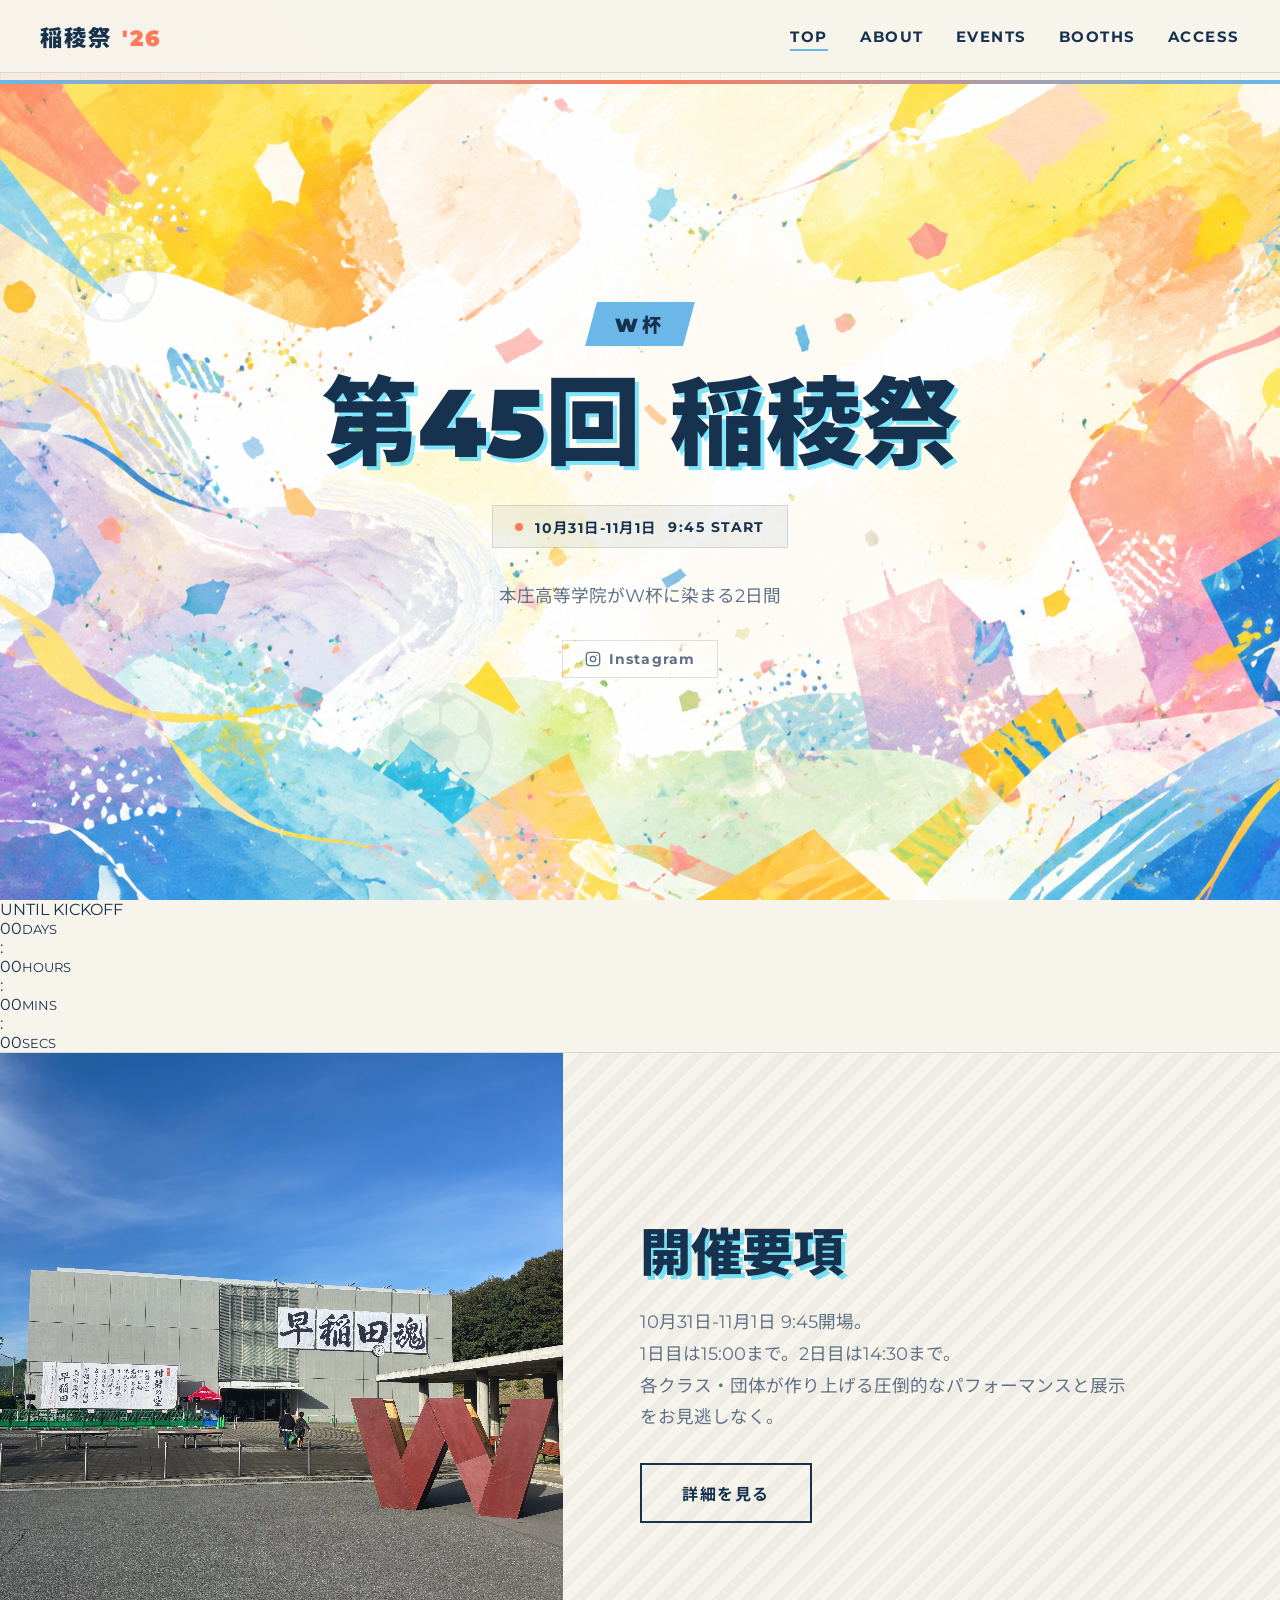
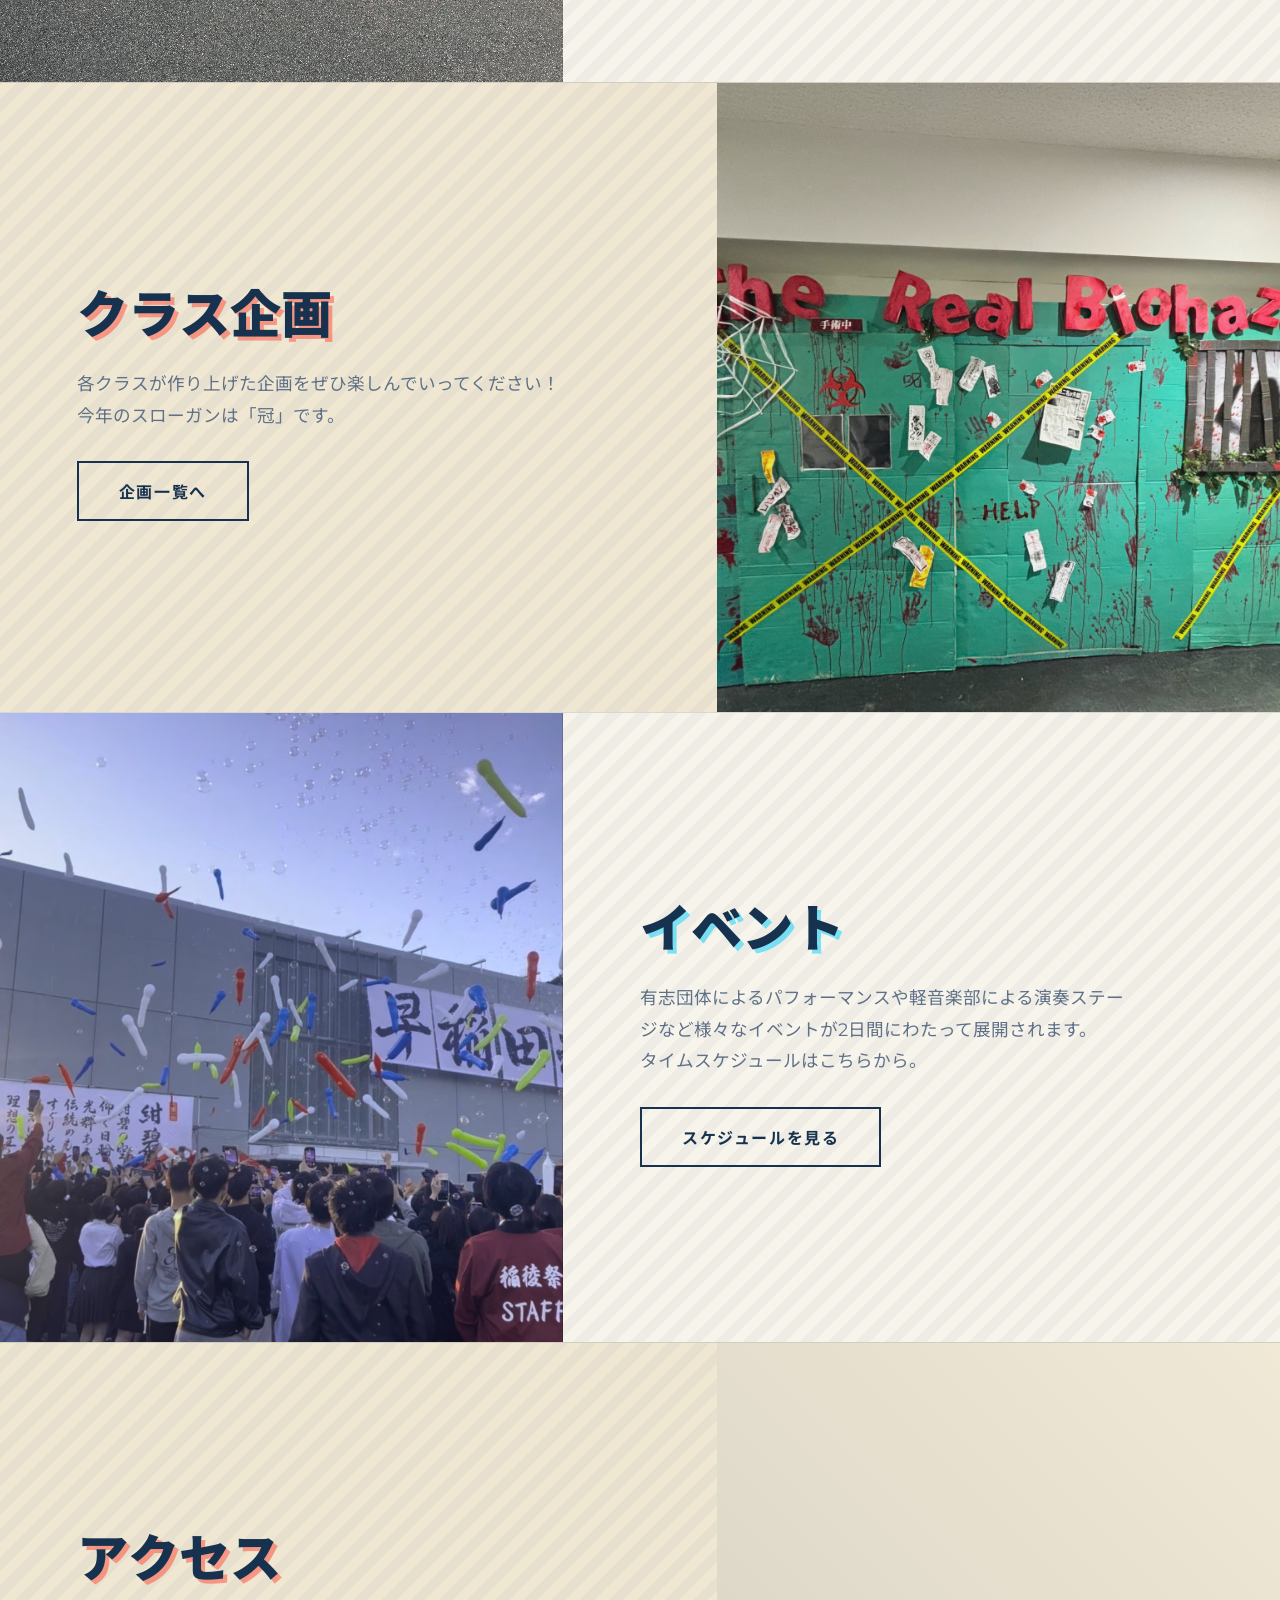
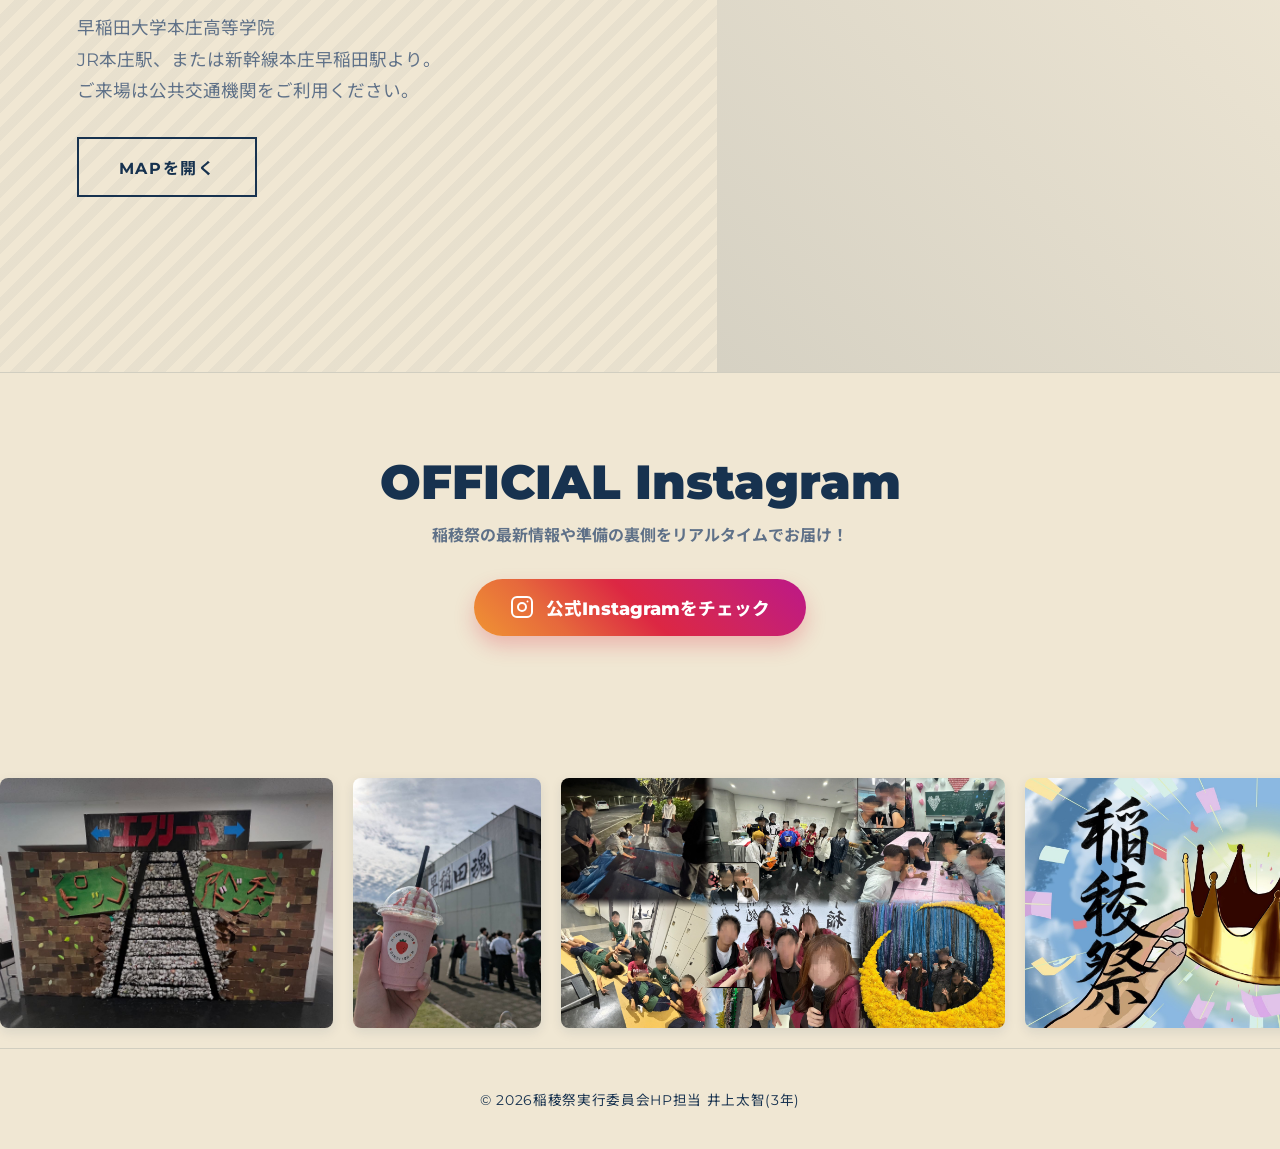
==== commit 3ee593a7: "index.html" ====
--- a/index.html
+++ b/index.html
@@ -83,6 +83,21 @@
             </div>
         </section>
 
+        <div class="countdown-section anim-fade-up">
+            <div class="countdown-inner">
+                <div class="countdown-label">UNTIL KICKOFF</div>
+                <div class="countdown-timer" id="js-countdown">
+                    <div class="time-box"><span id="cd-days">00</span><small>DAYS</small></div>
+                    <span class="colon">:</span>
+                    <div class="time-box"><span id="cd-hours">00</span><small>HOURS</small></div>
+                    <span class="colon">:</span>
+                    <div class="time-box"><span id="cd-mins">00</span><small>MINS</small></div>
+                    <span class="colon">:</span>
+                    <div class="time-box"><span id="cd-secs">00</span><small>SECS</small></div>
+                </div>
+            </div>
+        </div>
+        
         <!-- フルウィズセクション 1: 開催要項 -->
         <section class="full-section">
             <div class="fs-image" style="background-image: url('images/start.jpg');"></div>
@@ -136,7 +151,7 @@
 
         <section class="instagram-section">
             <div class="instagram-header anim-fade-up">
-                <h2>OFFICIAL INSTAGRAM</h2>
+                <h2>OFFICIAL Instagram</h2>
                 <p>稲稜祭の最新情報や準備の裏側をリアルタイムでお届け！</p>
                 <a href="https://www.instagram.com/toryosai2026/" target="_blank" rel="noopener" class="btn-insta-large">
                     <svg viewBox="0 0 24 24" fill="none" stroke="currentColor" stroke-width="2" stroke-linecap="round" stroke-linejoin="round" aria-hidden="true">
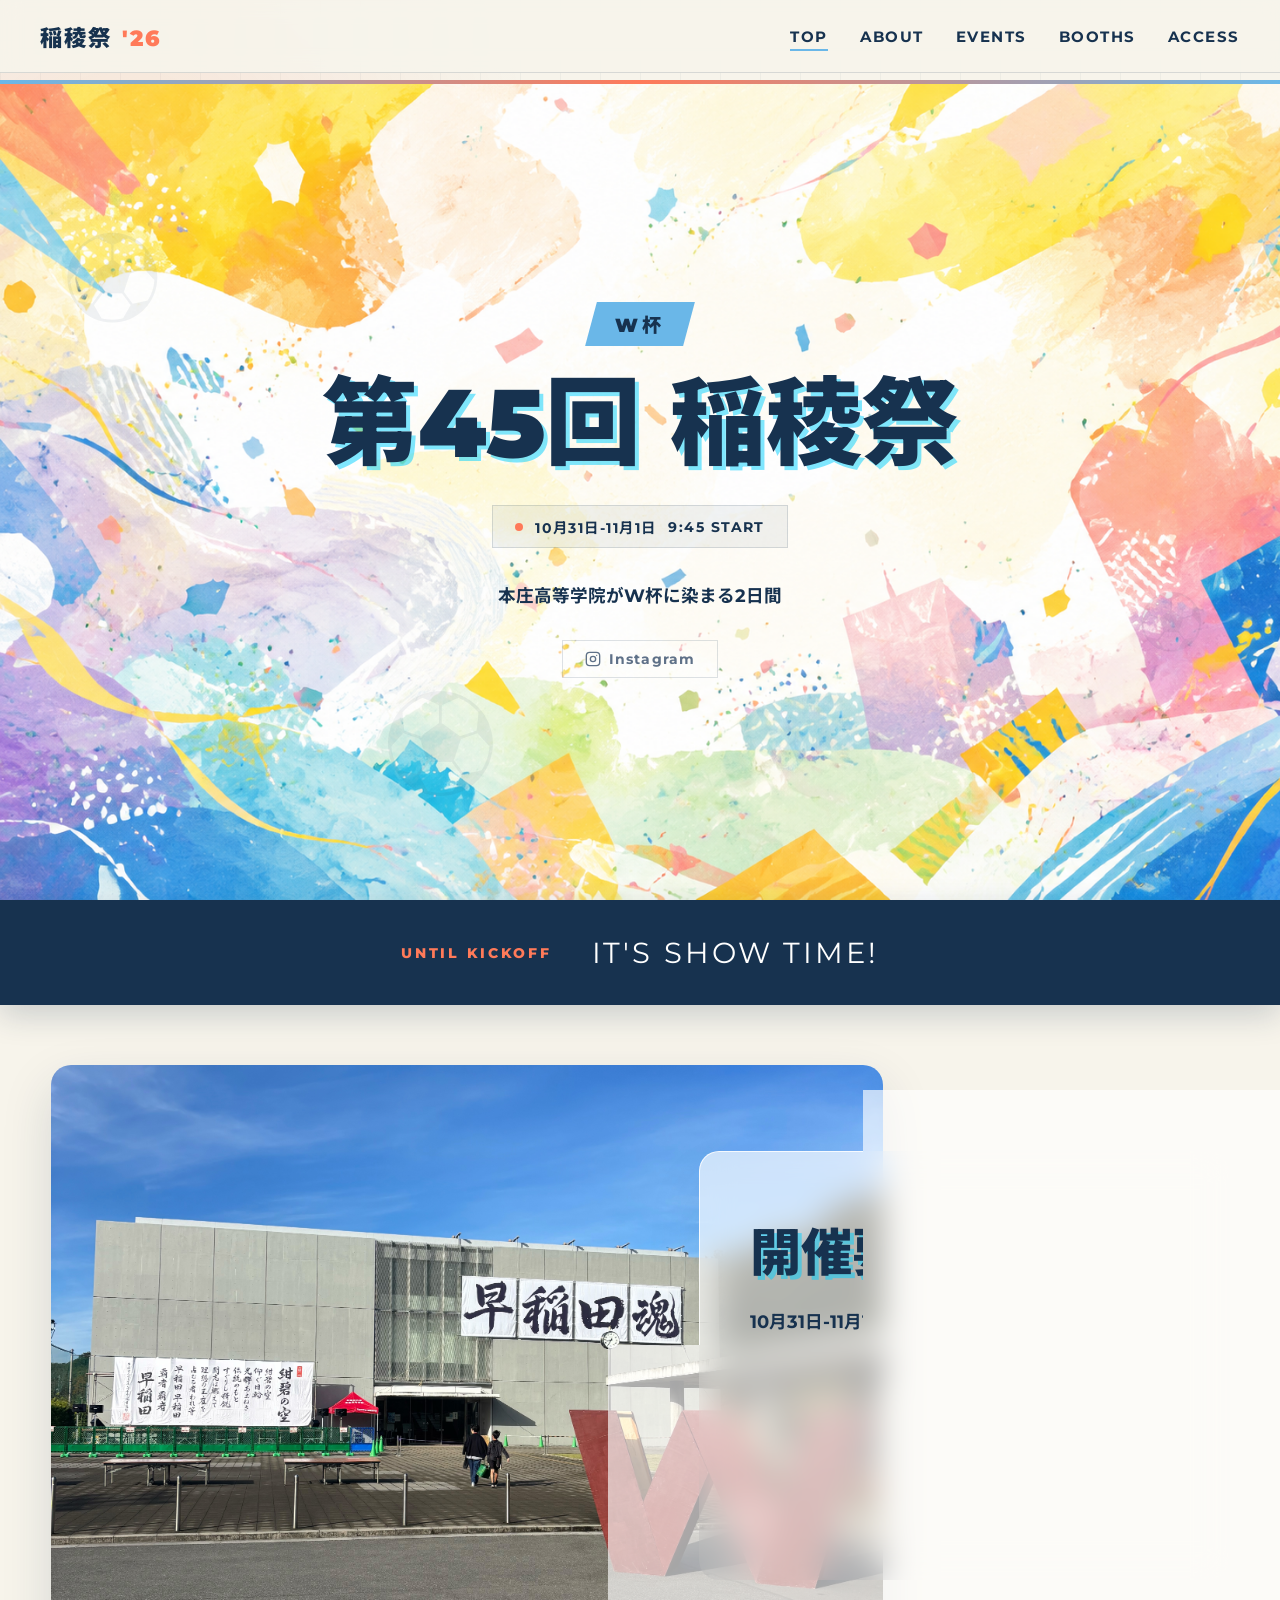
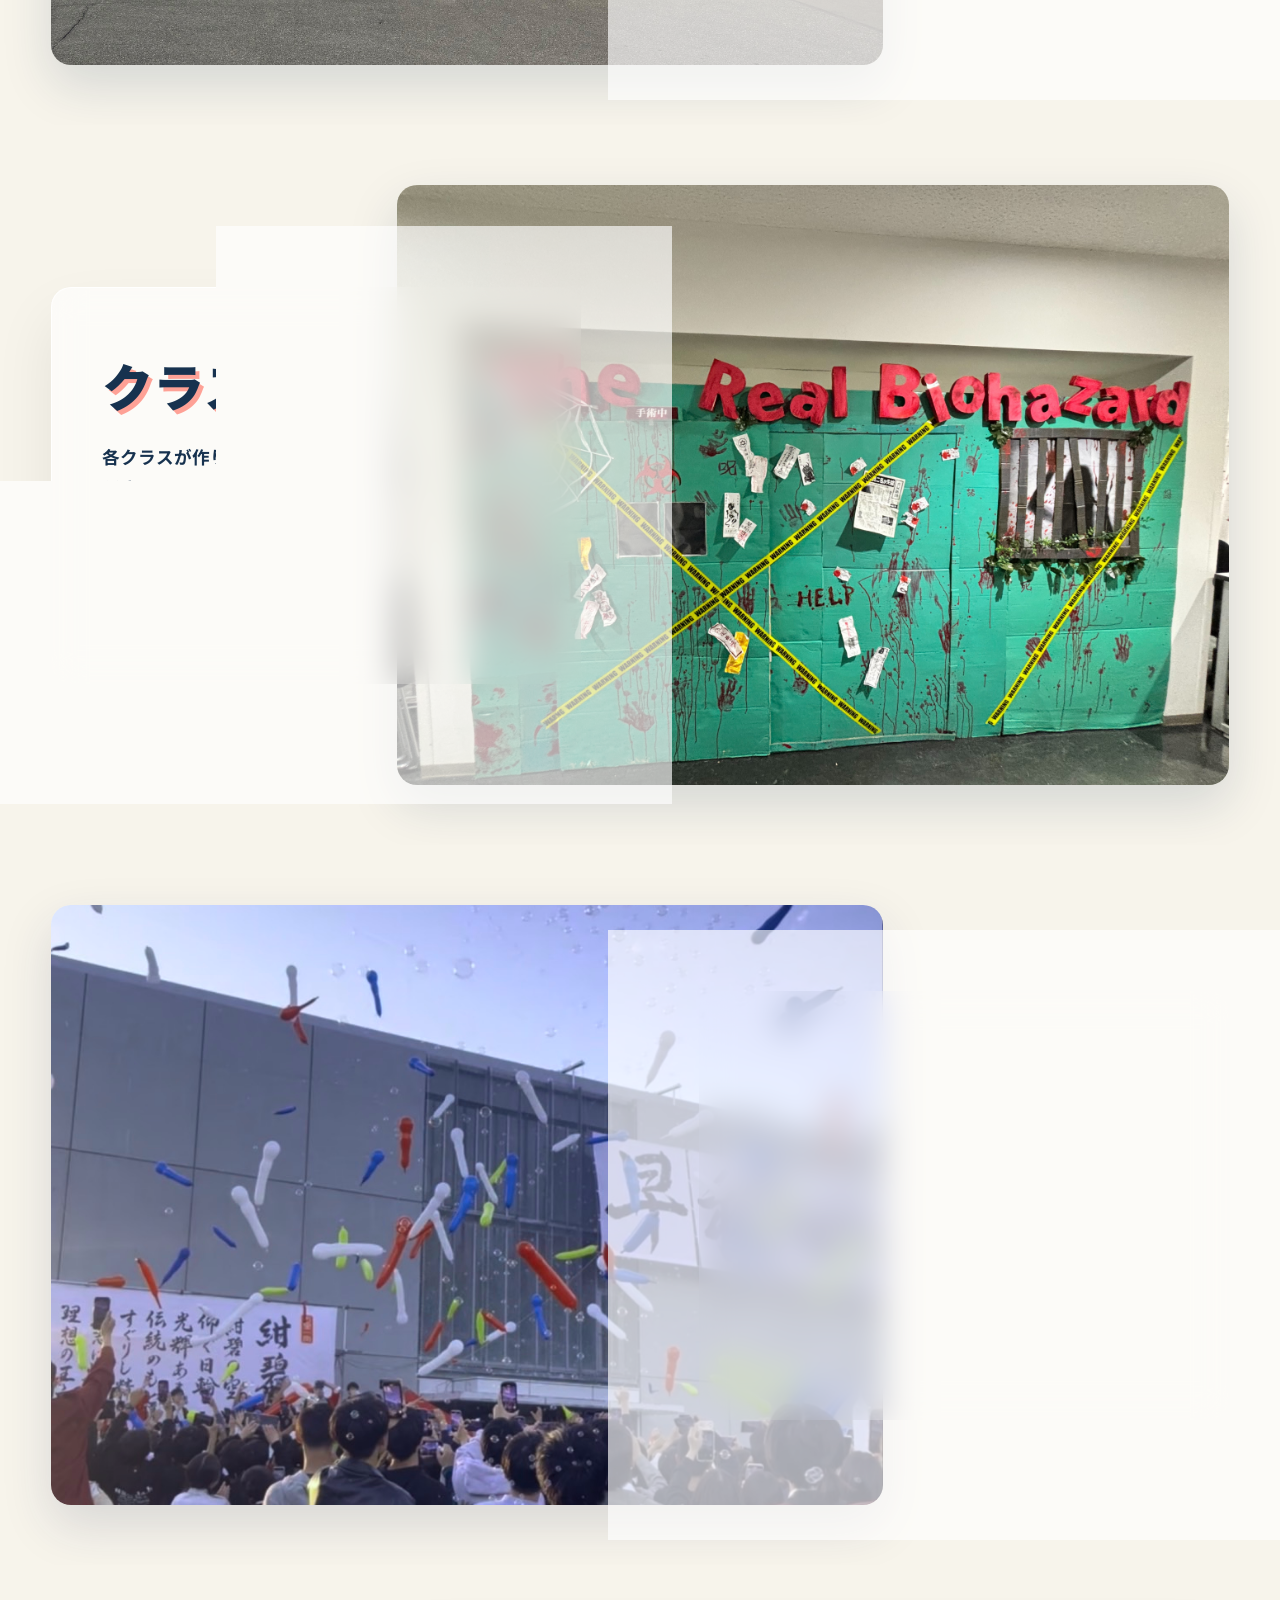
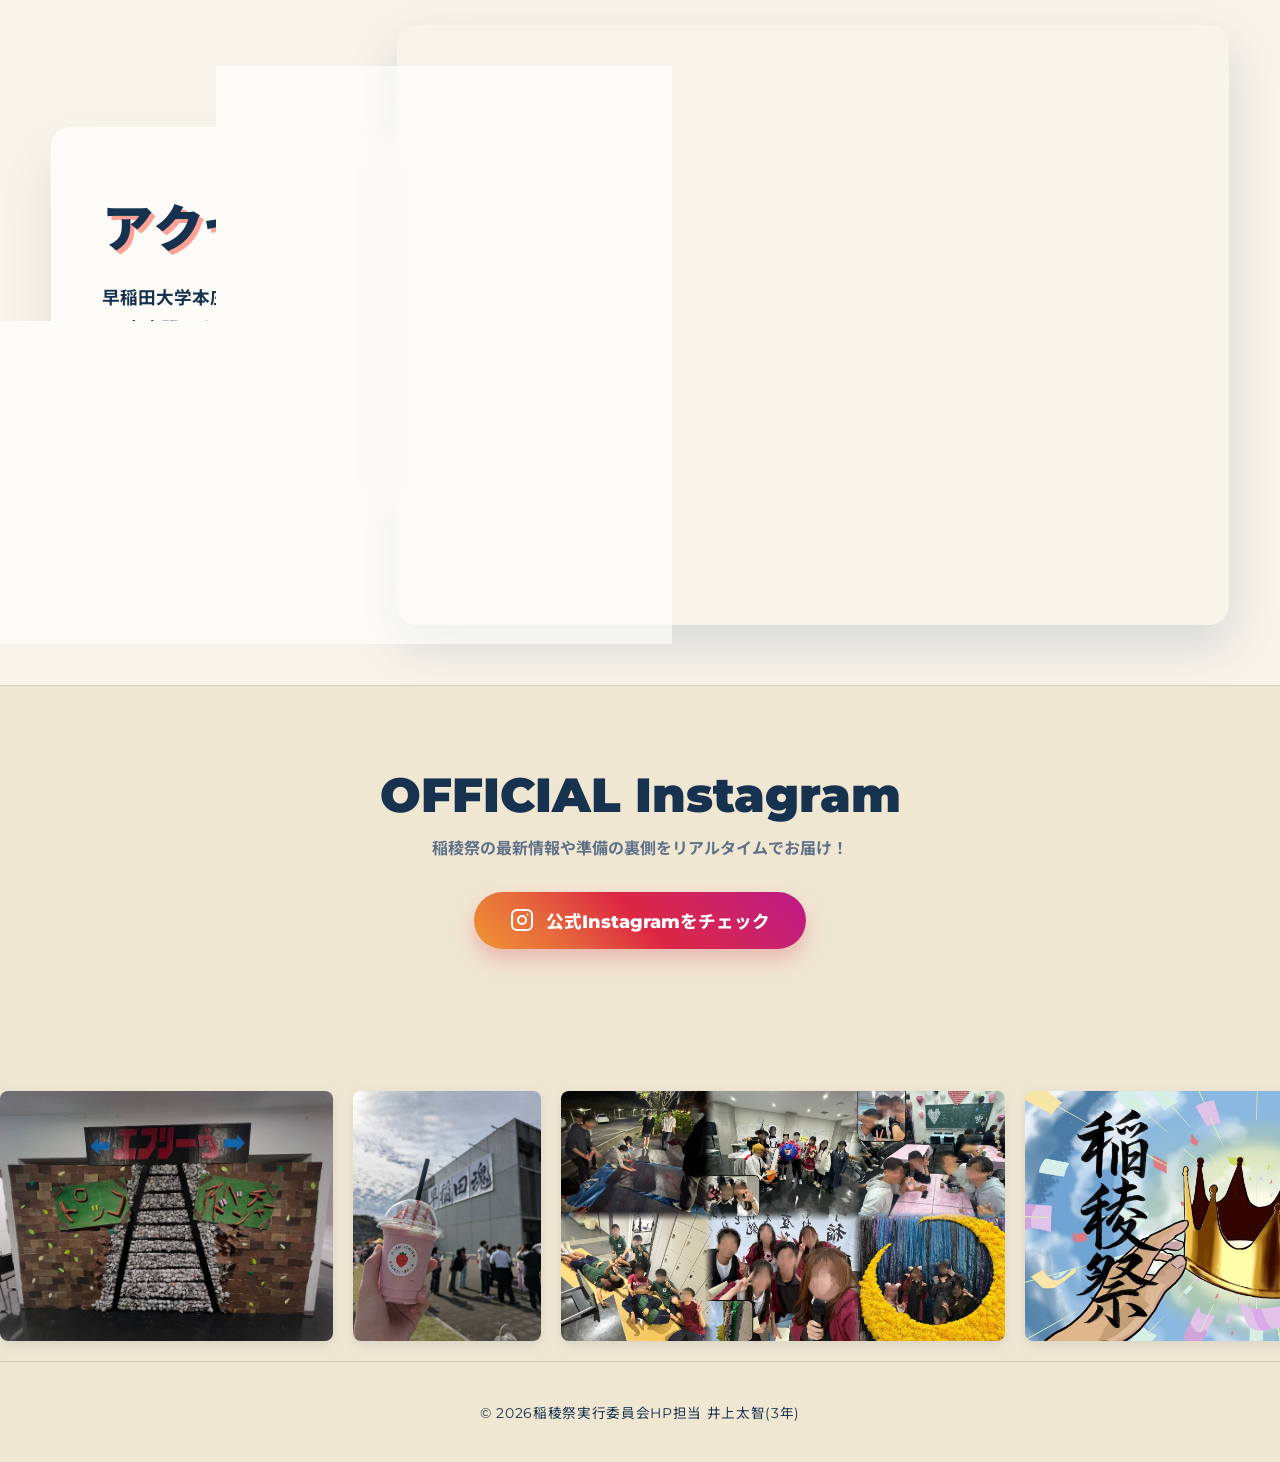
==== commit ce18adec: "index.html" ====
--- a/index.html
+++ b/index.html
@@ -7,7 +7,7 @@
     <meta name="description" content="稲稜祭は、早稲田大学本庄高等学院の文化祭です">
     <meta name="keywords" content="稲稜祭, とうりょうさい, 早稲田大学本庄高等学院, 早稲田, 早稲田大学, 早本, 文化祭, イベント, 展示">
     <meta name="google-site-verification" content="3HasCJtoi-dlYLu-7N4V9mfXhWyNPqFAmNu_kfyfIqE" />
-    
+    <link rel="icon" href="images/favicon.png" type="image/png">
     <link rel="preconnect" href="https://fonts.googleapis.com">
     <link rel="preconnect" href="https://fonts.gstatic.com" crossorigin>
     <link href="https://fonts.googleapis.com/css2?family=Montserrat:wght@700;800;900&family=Noto+Sans+JP:wght@400;700;900&display=swap" rel="stylesheet">
--- a/css/style.css
+++ b/css/style.css
@@ -491,55 +491,55 @@
 }
 
 /* ============================================================
-   Full-Width Sections (TOP page)
+   Full-Width Sections (グラスモーフィズム ＆ 重ね合わせ)
    ============================================================ */
 .full-section {
     display: flex;
-    min-height: 70vh;
-    border-top: 1px solid var(--border);
+    align-items: center;
+    min-height: 80vh;
+    padding: 80px 4vw;
     position: relative;
-}
-
-.full-section:nth-child(even) {
-    flex-direction: row-reverse;
-    background: var(--bg-alt);
-}
-
+    background: var(--bg);
+    overflow: hidden;
+}
+
+/* 画像を背景に敷くのではなく、絶対配置で大きく置く */
 .fs-image {
-    flex: 1;
+    position: absolute;
+    top: 60px;
+    bottom: 60px;
+    left: 4vw;
+    width: 65%; /* 画面の65%の幅 */
     background-size: cover;
     background-position: center;
+    border-radius: 20px;
+    box-shadow: 0 20px 50px rgba(23, 50, 79, 0.15);
+}
+.full-section:nth-child(even) .fs-image {
+    left: auto;
+    right: 4vw;
+}
+
+/* グラスモーフィズムを適用したテキストエリア */
+.fs-content {
     position: relative;
-    min-height: 400px;
-}
-
-.fs-image::after {
-    content: '';
-    position: absolute;
-    inset: 0;
-    background: linear-gradient(45deg, rgba(23, 50, 79, 0.12), rgba(255, 255, 255, 0.08));
-}
-
-.fs-content {
-    flex: 1;
-    display: flex;
-    flex-direction: column;
-    justify-content: center;
-    padding: 8vw 6vw;
-    position: relative;
-}
-
-.pattern-stripe {
-    position: absolute;
-    top: 0; left: 0; width: 100%; height: 100%;
-    background: repeating-linear-gradient(
-        -45deg,
-        transparent,
-        transparent 10px,
-        rgba(23, 50, 79, 0.04) 10px,
-        rgba(23, 50, 79, 0.04) 20px
-    );
-    pointer-events: none;
+    z-index: 2;
+    margin-left: auto; /* 右に寄せる */
+    width: 45%; /* 画像と重なるように幅を持たせる */
+    padding: 60px 50px;
+    
+    /* すりガラス風（グラスモーフィズム）のキモ */
+    background: rgba(255, 255, 255, 0.65);
+    backdrop-filter: blur(16px);
+    -webkit-backdrop-filter: blur(16px);
+    border: 1px solid rgba(255, 255, 255, 0.8);
+    
+    border-radius: 20px;
+    box-shadow: 0 30px 60px rgba(0, 0, 0, 0.08);
+}
+.full-section:nth-child(even) .fs-content {
+    margin-left: 0;
+    margin-right: auto; /* 左に寄せる */
 }
 
 .fs-title {
@@ -550,54 +550,35 @@
     display: inline-block;
 }
 
-.text-shadow-solid {
-    text-shadow: 4px 4px 0px rgba(0, 208, 255, 0.5);
-}
-.full-section:nth-child(even) .text-shadow-solid {
-    text-shadow: 4px 4px 0px rgba(255, 71, 51, 0.5);
-}
+.text-shadow-solid { text-shadow: 4px 4px 0px rgba(0, 208, 255, 0.5); }
+.full-section:nth-child(even) .text-shadow-solid { text-shadow: 4px 4px 0px rgba(255, 71, 51, 0.5); }
 
 .fs-desc {
     font-size: 1.1rem;
     line-height: 1.8;
-    color: var(--muted);
+    color: var(--text);
+    font-weight: 700;
     margin-bottom: 30px;
-    max-width: 500px;
-}
-
+}
+
+/* ボタンのデザインも少しモダンに調整 */
 .btn-solid {
     display: inline-flex;
     align-items: center;
     justify-content: center;
     padding: 16px 40px;
-    background: transparent;
-    color: var(--text);
+    background: var(--text);
+    color: white;
     text-decoration: none;
-    font-weight: 700;
+    font-weight: 800;
     letter-spacing: 0.1em;
-    border: 2px solid var(--text);
-    position: relative;
-    overflow: hidden;
-    align-self: flex-start;
-    transition: 0.3s;
-}
-
-.btn-solid::before {
-    content: '';
-    position: absolute;
-    top: 0; left: 0; width: 100%; height: 100%;
-    background: var(--text);
-    transform: translateX(-101%);
-    transition: 0.3s cubic-bezier(0.8, 0, 0.2, 1);
-    z-index: -1;
-}
-
+    border-radius: 50px;
+    box-shadow: 0 8px 20px rgba(23, 50, 79, 0.2);
+    transition: transform 0.3s ease, box-shadow 0.3s ease;
+}
 .btn-solid:hover {
-    color: var(--bg);
-}
-
-.btn-solid:hover::before {
-    transform: translateX(0);
+    transform: translateY(-4px);
+    box-shadow: 0 12px 25px rgba(23, 50, 79, 0.3);
 }
 
 .anim-fade-up {
@@ -605,23 +586,93 @@
     transform: translateY(40px);
     transition: opacity 0.8s ease, transform 0.8s cubic-bezier(0.2, 0, 0, 1);
 }
-
-.anim-fade-up.is-animated {
-    opacity: 1;
-    transform: translateY(0);
-}
-
+.anim-fade-up.is-animated { opacity: 1; transform: translateY(0); }
+
+/* スマホ用レスポンシブ（画像の上にテキストカードを食い込ませる） */
 @media (max-width: 900px) {
-    .full-section, .full-section:nth-child(even) {
+    .full-section {
         flex-direction: column;
+        padding: 40px 20px;
+        min-height: auto;
     }
     .fs-image {
-        min-height: 300px;
+        position: relative;
+        top: 0; bottom: 0; left: 0; right: 0;
         width: 100%;
+        height: 350px;
+        border-radius: 12px;
+        /* テキストカードを画像に被せるネガティブマージン */
+        margin-bottom: -60px; 
     }
     .fs-content {
-        padding: 60px 20px;
-    }
+        width: 90%;
+        margin: 0 auto !important; /* 中央寄せ */
+        padding: 40px 24px;
+    }
+}
+
+/* ----------------------------------
+   トップページ：カウントダウンタイマー
+---------------------------------- */
+.countdown-section {
+    background: var(--text);
+    color: white;
+    padding: 24px 20px;
+    display: flex;
+    justify-content: center;
+    position: relative;
+    z-index: 10;
+    box-shadow: 0 10px 30px rgba(23, 50, 79, 0.2);
+}
+.countdown-inner {
+    display: flex;
+    flex-direction: column;
+    align-items: center;
+    gap: 8px;
+}
+.countdown-label {
+    font-size: 0.85rem;
+    font-weight: 800;
+    letter-spacing: 0.2em;
+    color: var(--accent);
+}
+.countdown-timer {
+    display: flex;
+    align-items: center;
+    gap: 12px;
+    font-family: 'Montserrat', sans-serif;
+}
+.time-box {
+    display: flex;
+    flex-direction: column;
+    align-items: center;
+    width: 60px;
+}
+.time-box span {
+    font-size: 2.5rem;
+    font-weight: 900;
+    line-height: 1;
+}
+.time-box small {
+    font-size: 0.65rem;
+    font-weight: 700;
+    letter-spacing: 0.1em;
+    color: rgba(255, 255, 255, 0.6);
+    margin-top: 4px;
+}
+.colon {
+    font-size: 2rem;
+    font-weight: 900;
+    color: var(--muted);
+    margin-bottom: 14px;
+    animation: blink 1s infinite;
+}
+@media (min-width: 768px) {
+    .countdown-section { padding: 35px; }
+    .countdown-inner { flex-direction: row; gap: 40px; }
+    .time-box { width: 80px; }
+    .time-box span { font-size: 3.5rem; }
+    .colon { font-size: 2.5rem; margin-bottom: 20px; }
 }
 
 /* ============================================================
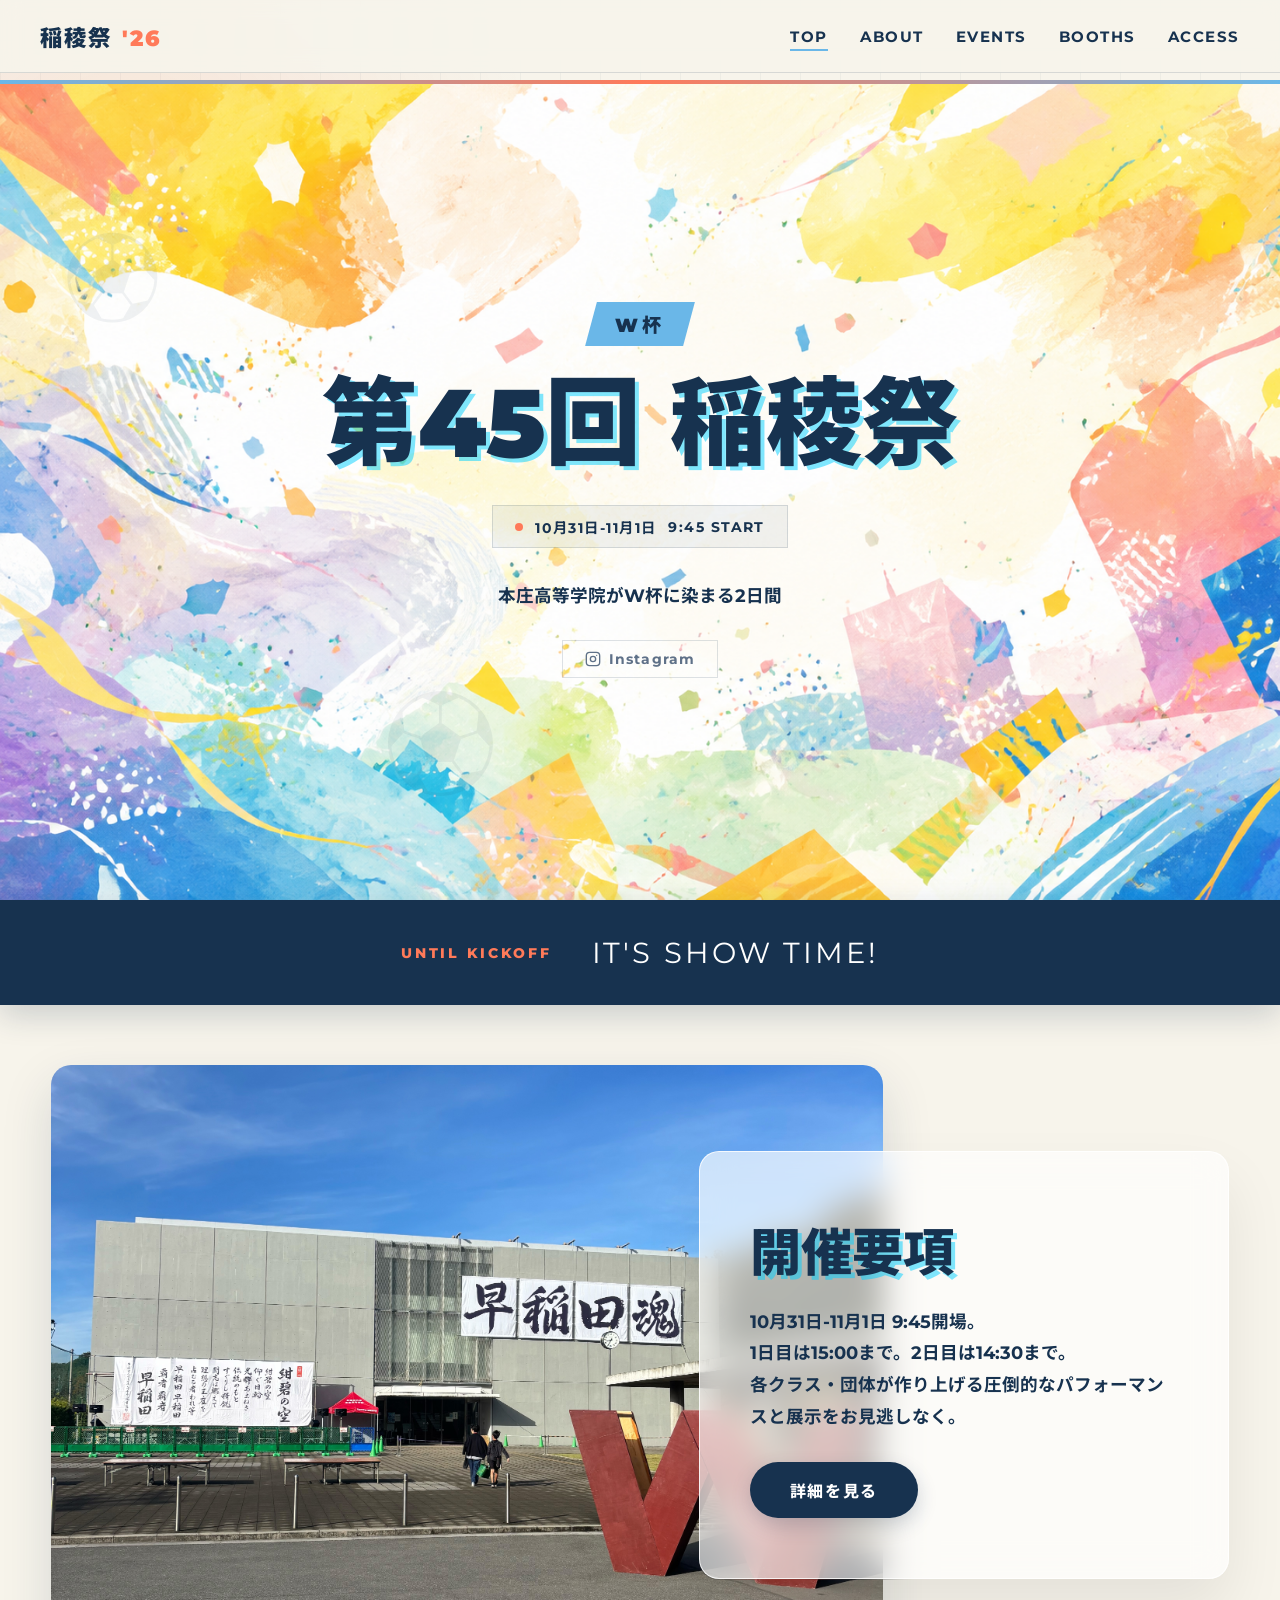
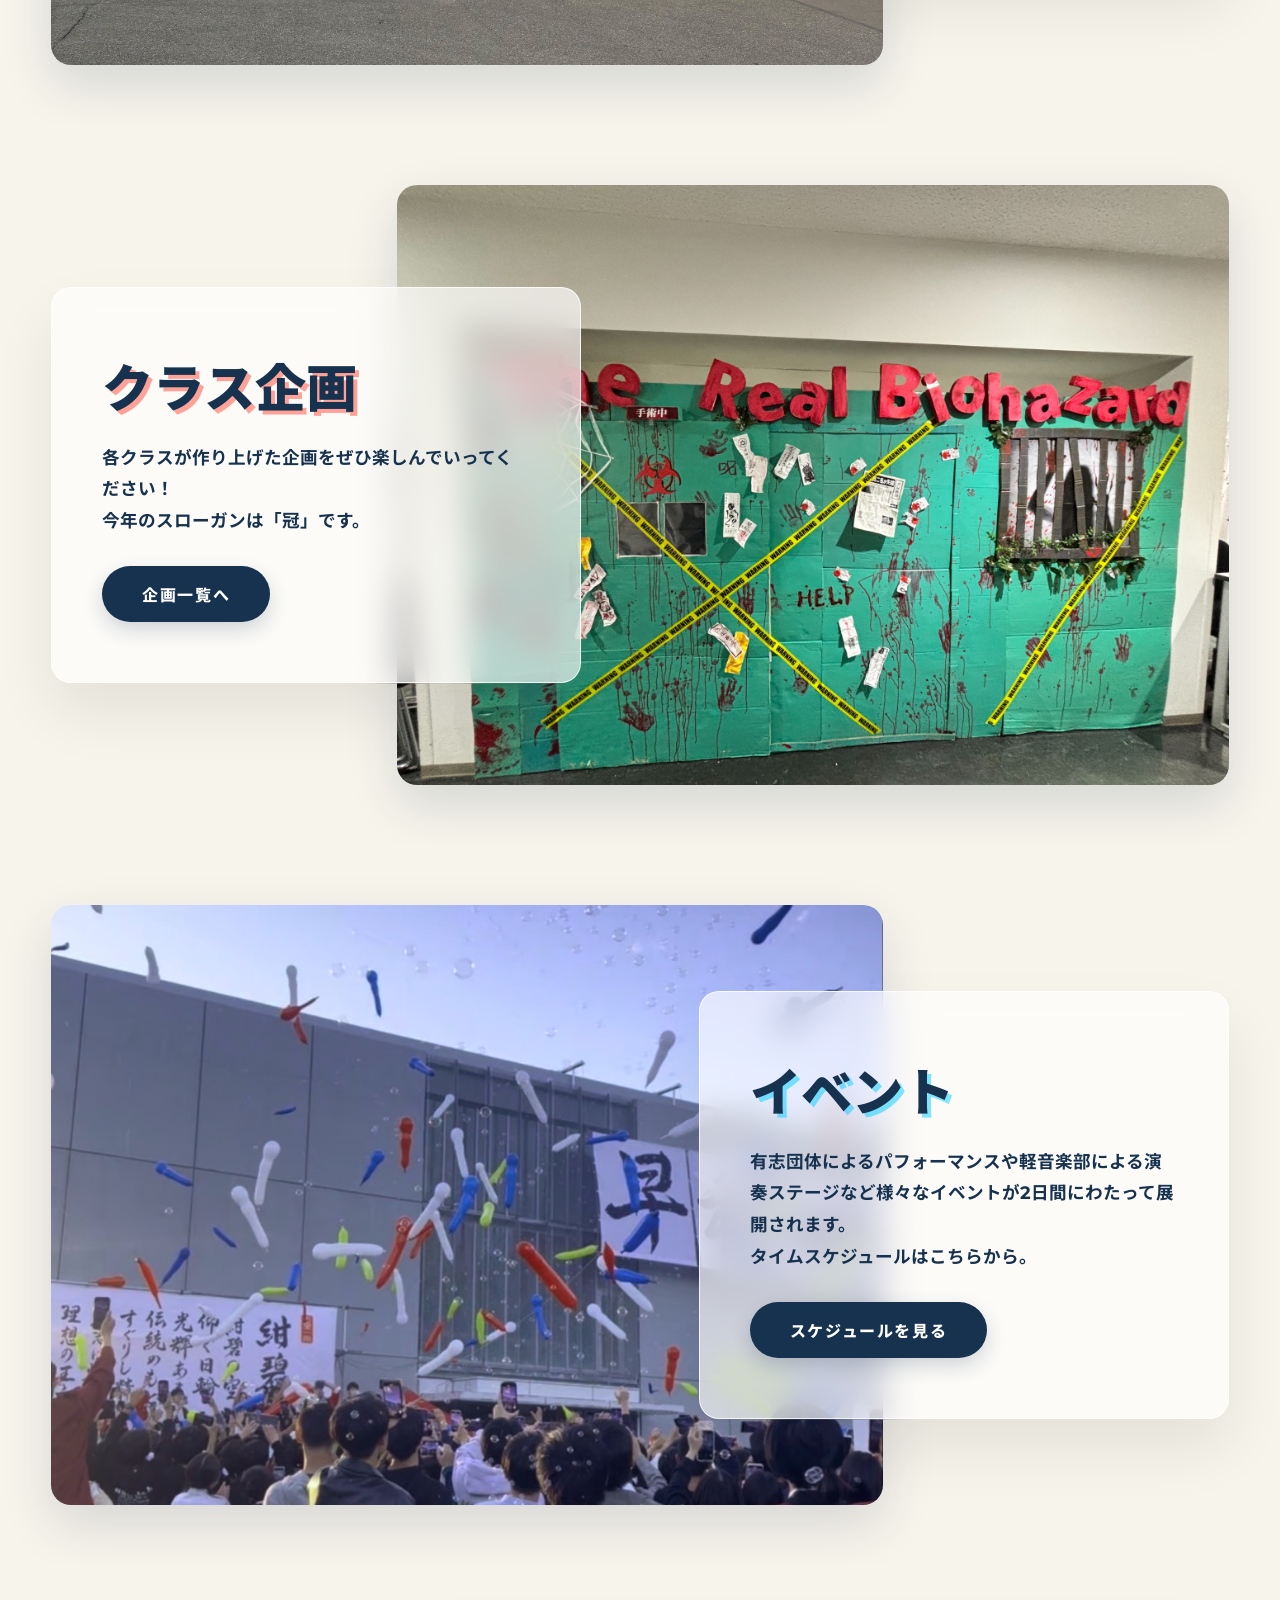
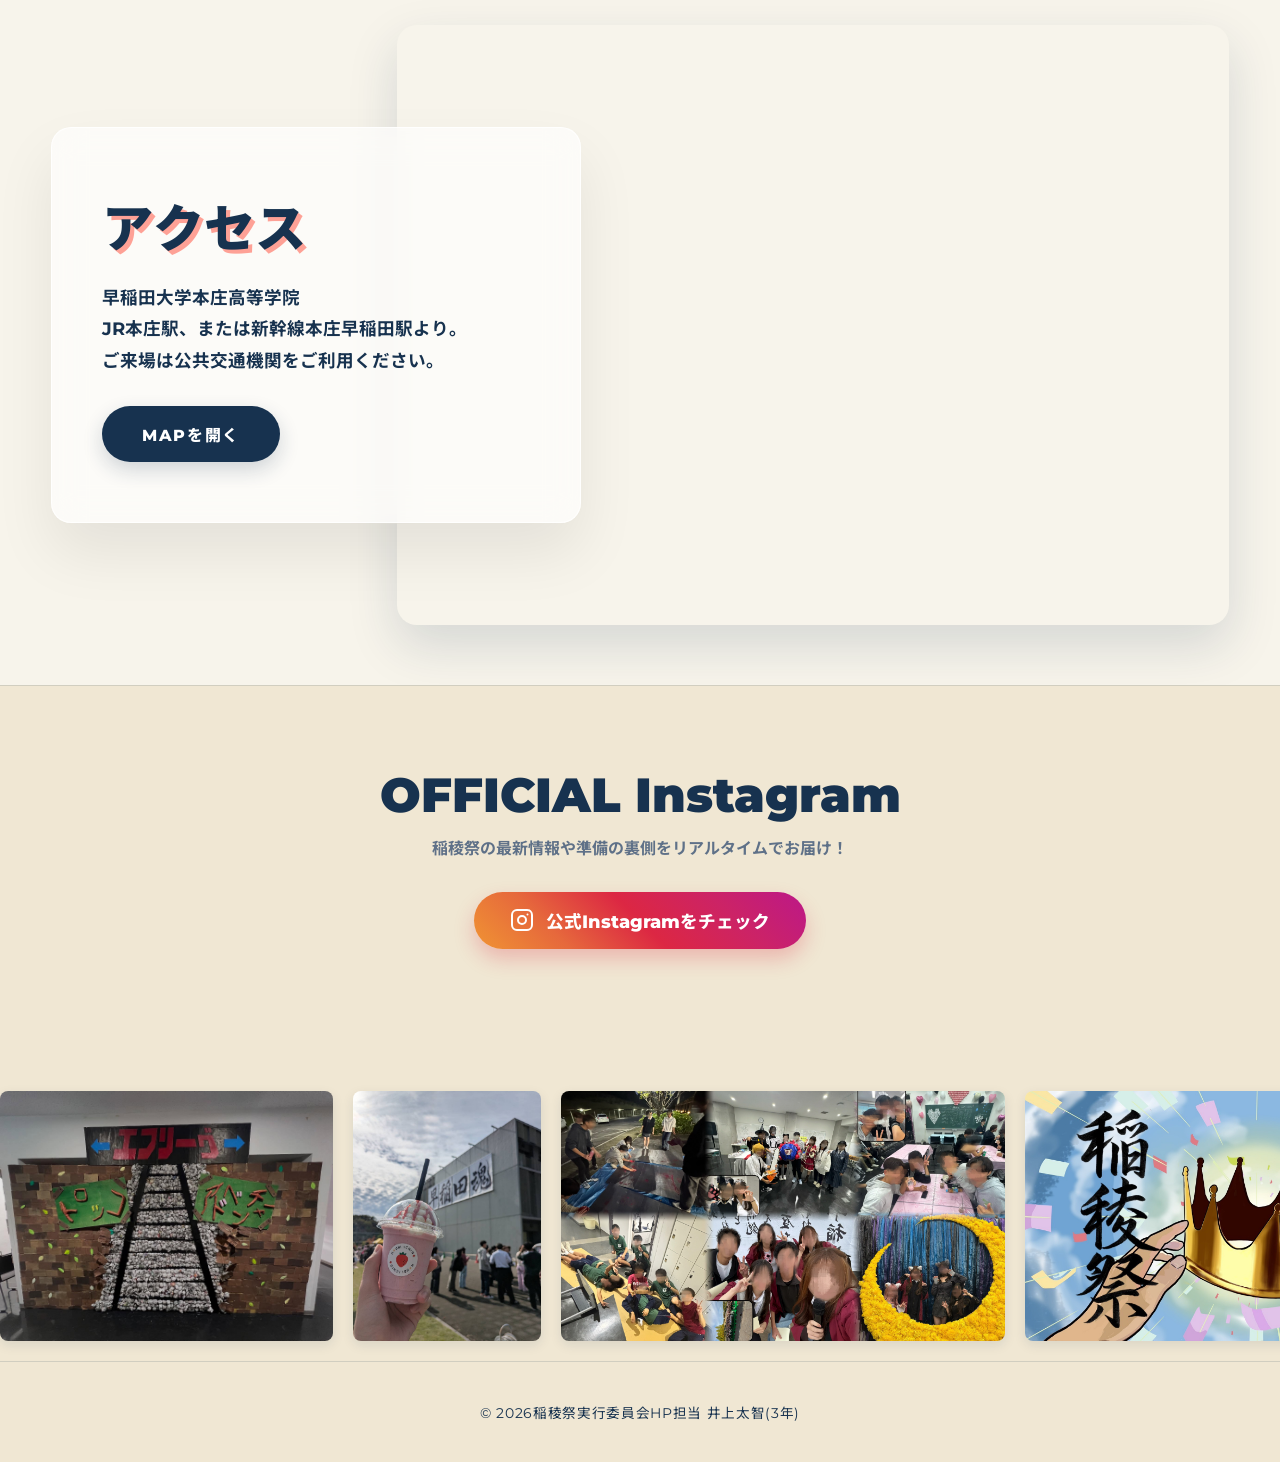
==== commit efb98e7c: "index.html" ====
--- a/index.html
+++ b/index.html
@@ -5,7 +5,7 @@
     <meta name="viewport" content="width=device-width, initial-scale=1.0">
     <title>第45回 稲稜祭</title>
     <meta name="description" content="稲稜祭は、早稲田大学本庄高等学院の文化祭です">
-    <meta name="keywords" content="稲稜祭, とうりょうさい, 早稲田大学本庄高等学院, 早稲田, 早稲田大学, 早本, 文化祭, イベント, 展示">
+    <meta name="keywords" content="稲稜祭, とうりょうさい, 早稲田大学本庄高等学院, 早稲田, 早稲田大学, 早本, 文化祭, イベント, 展示 , そうほん , 2026 , 第45回 , クラス企画">
     <meta name="google-site-verification" content="3HasCJtoi-dlYLu-7N4V9mfXhWyNPqFAmNu_kfyfIqE" />
     <link rel="icon" href="images/favicon.png" type="image/png">
     <link rel="preconnect" href="https://fonts.googleapis.com">
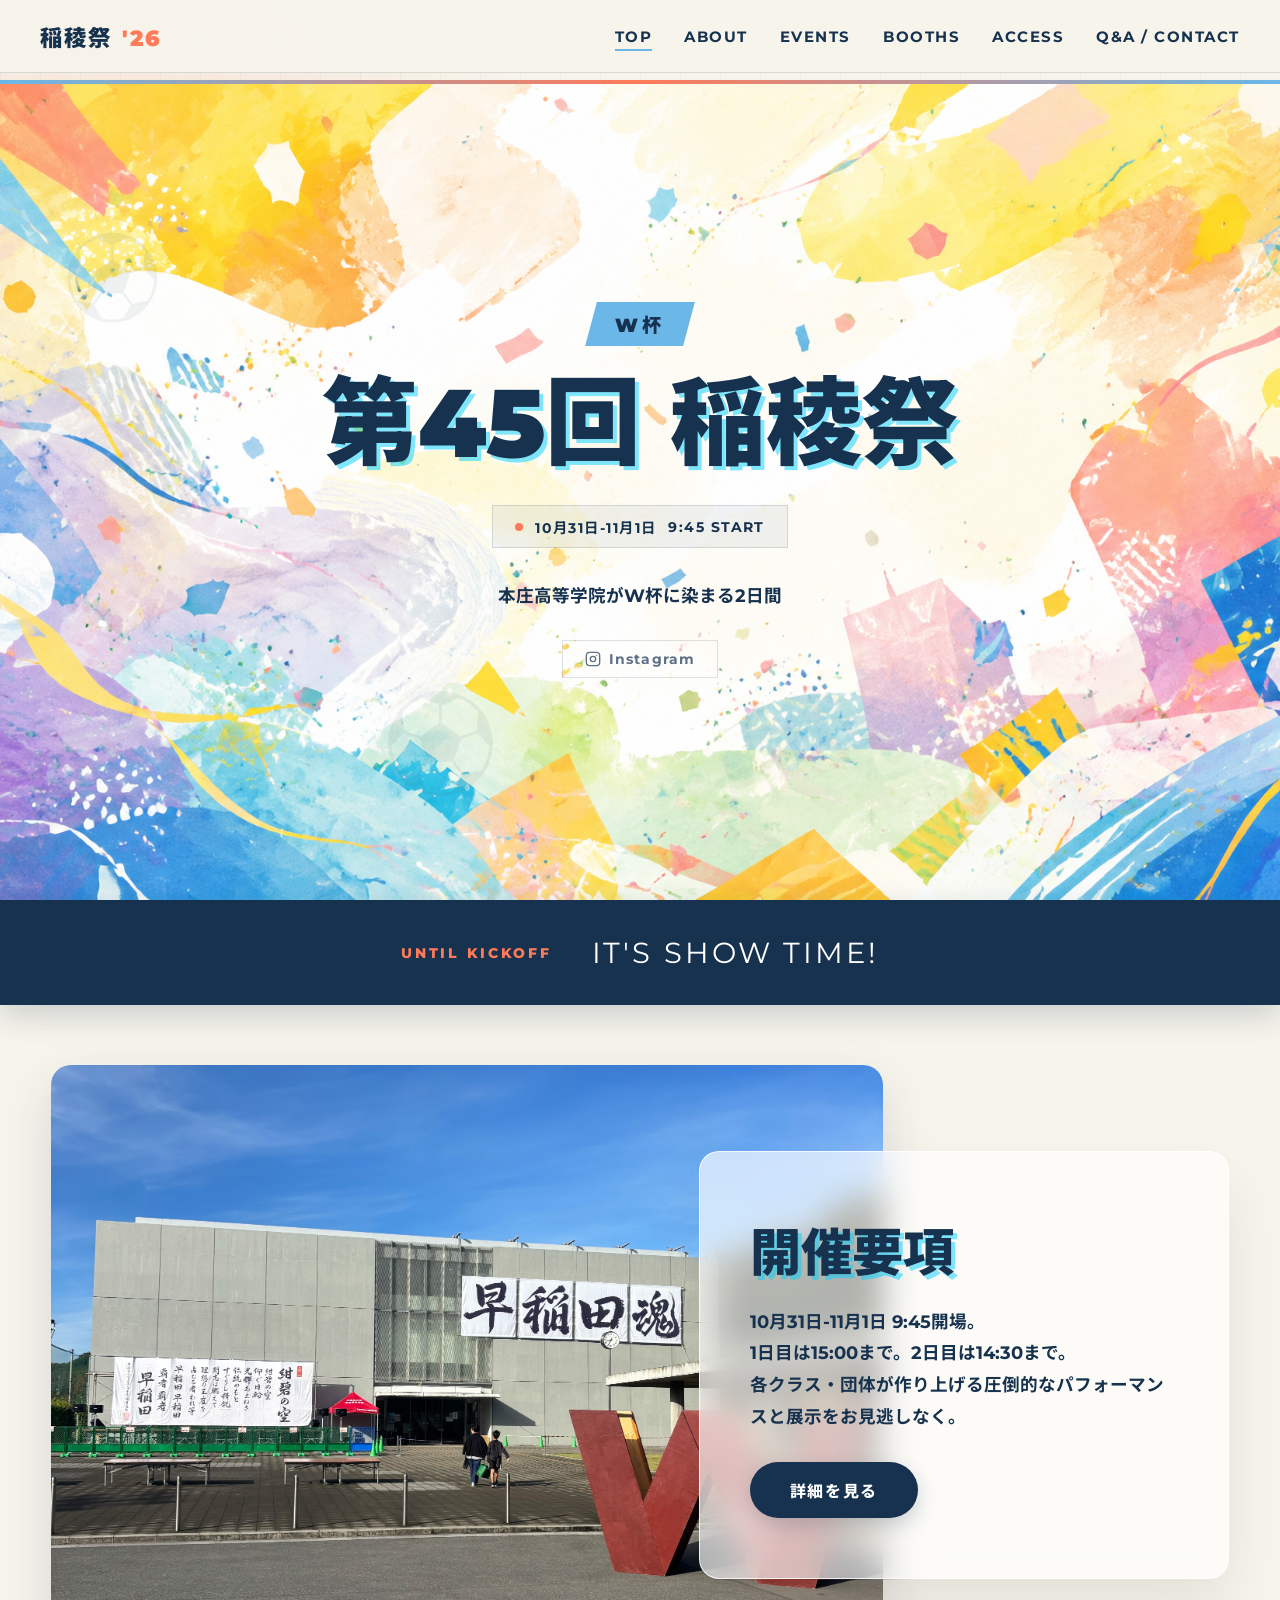
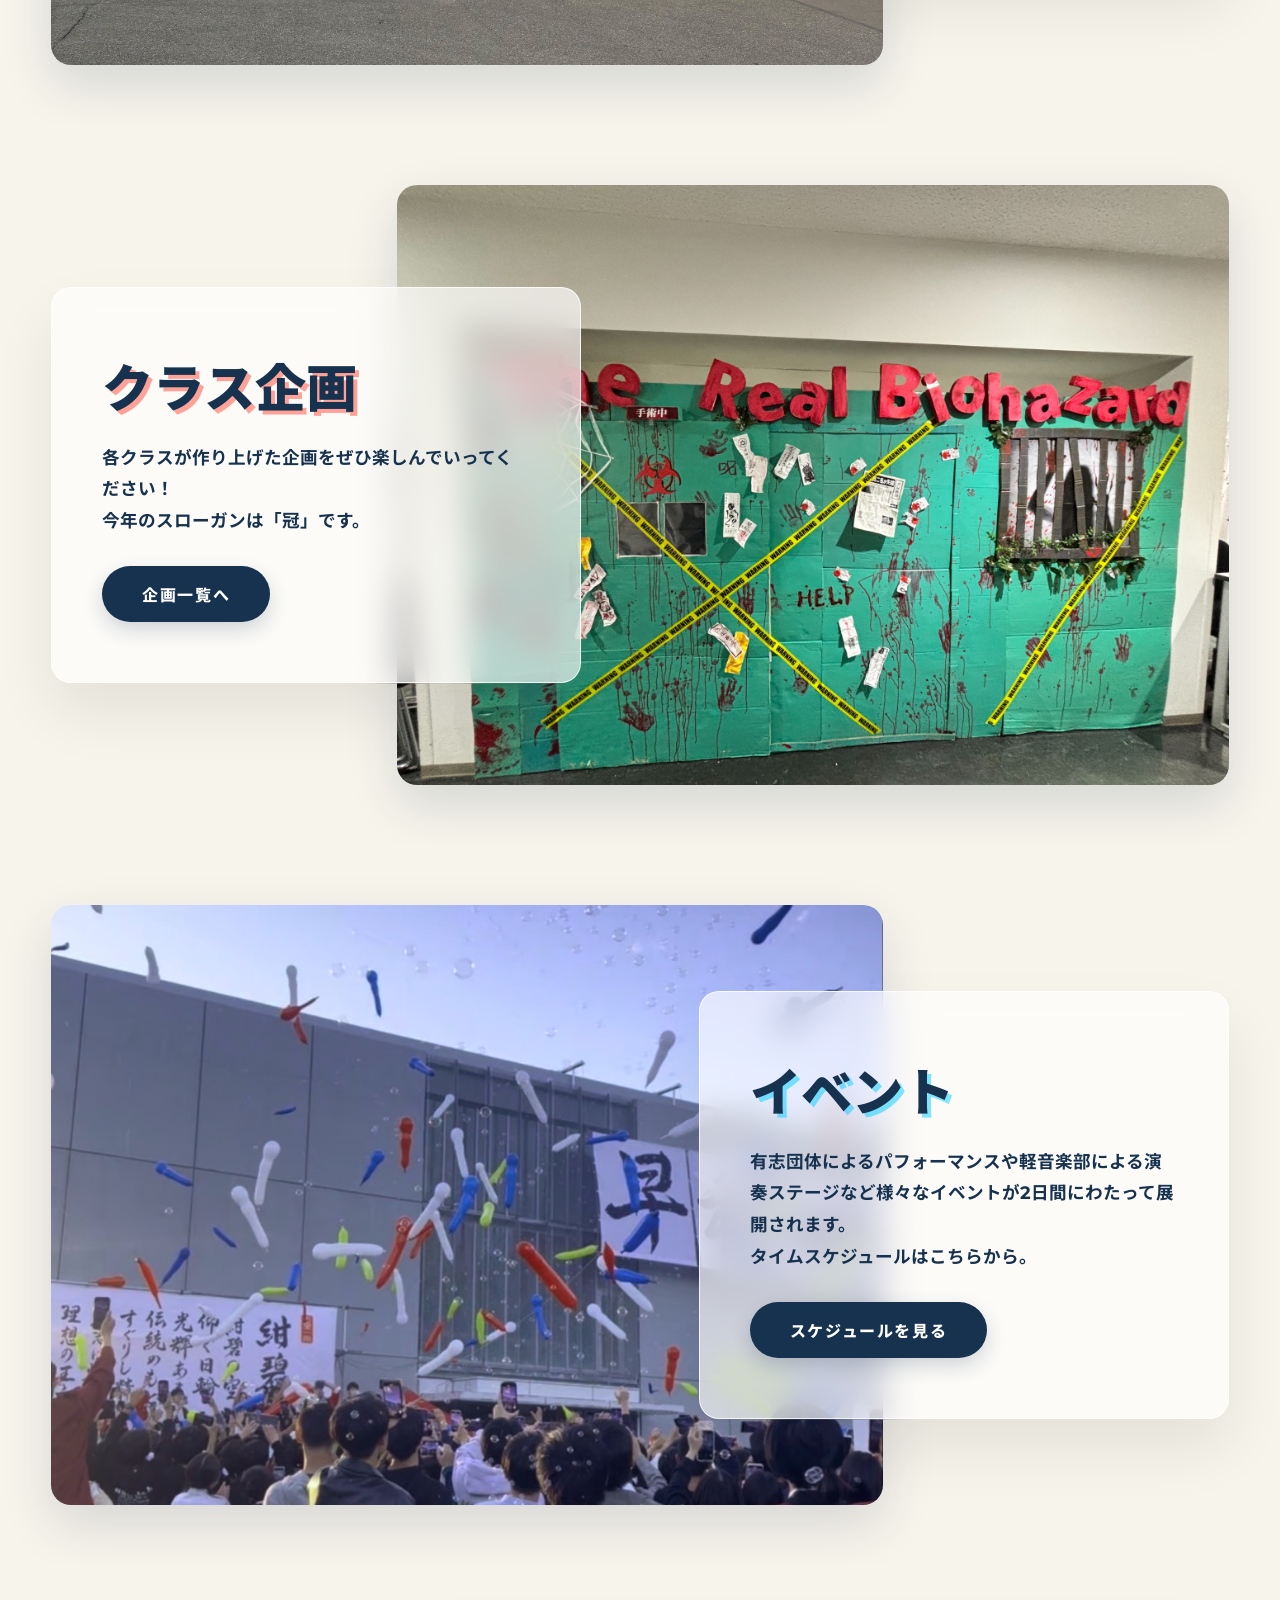
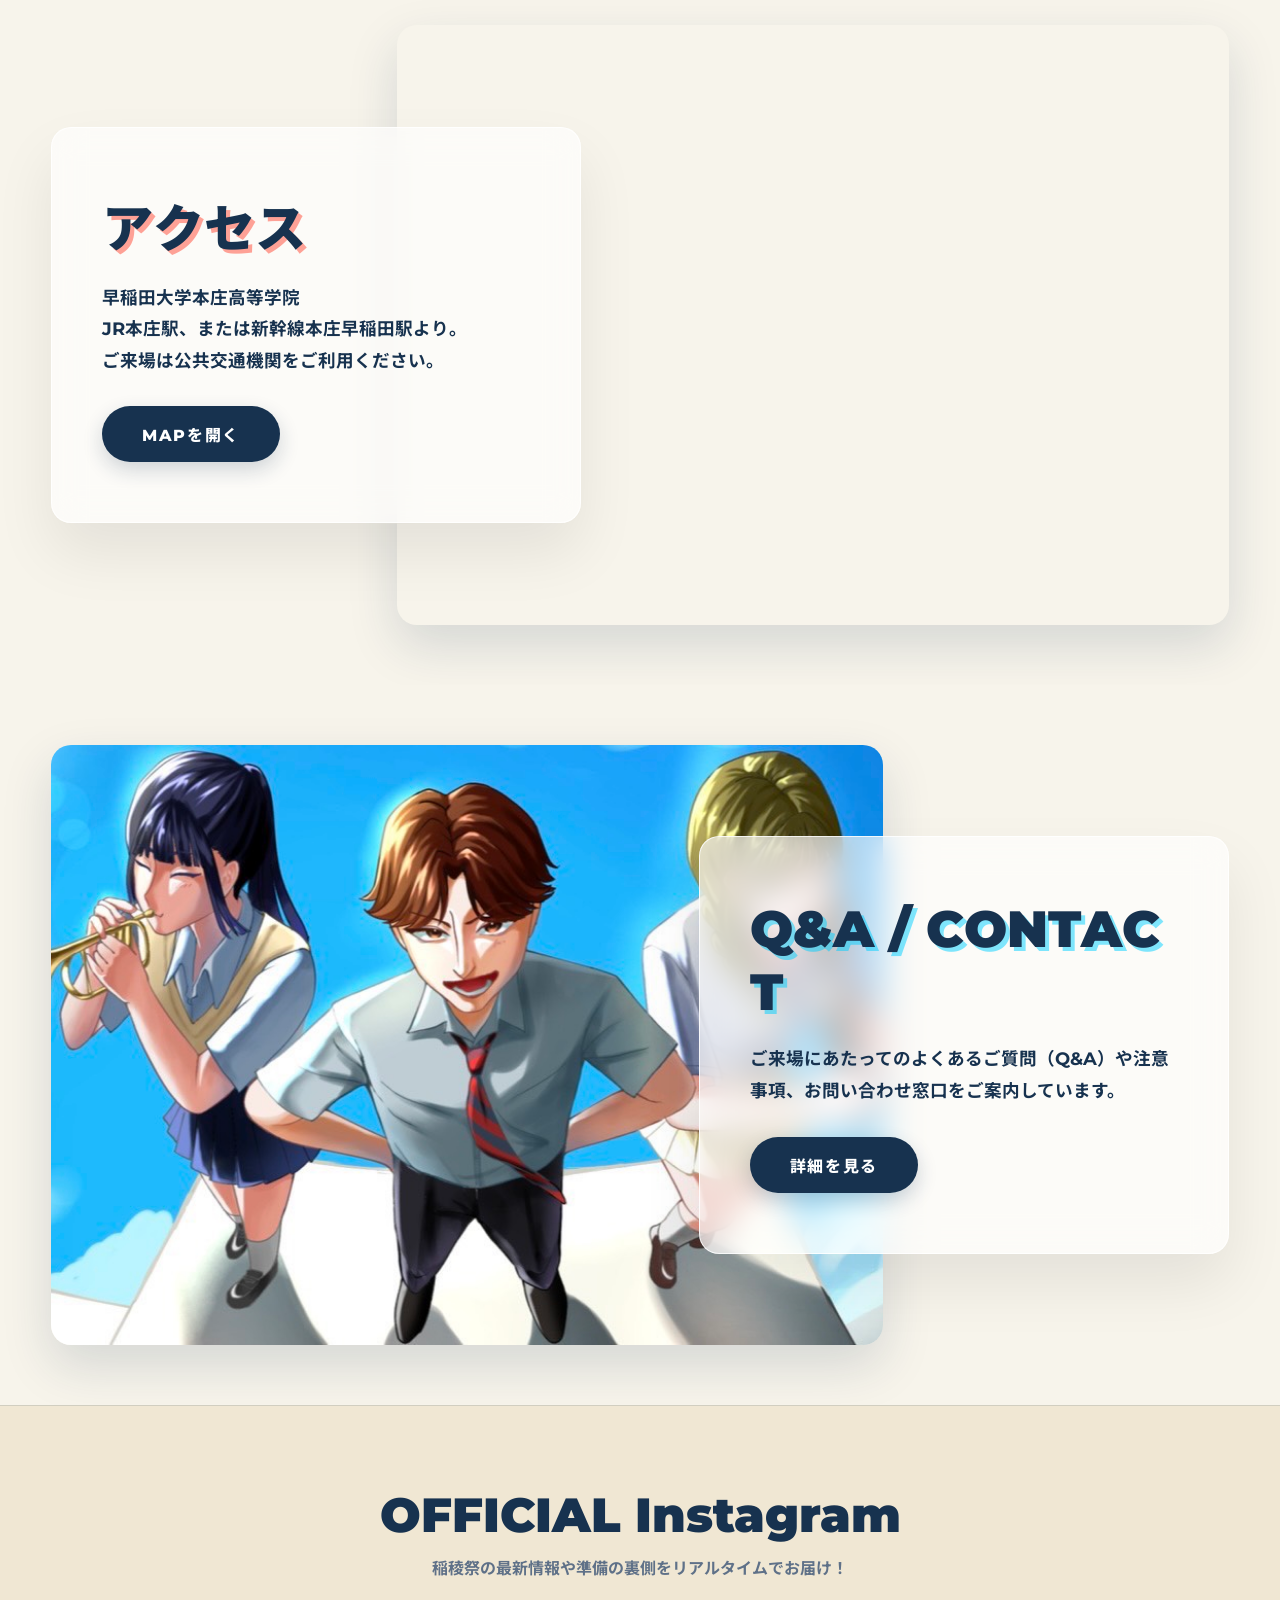
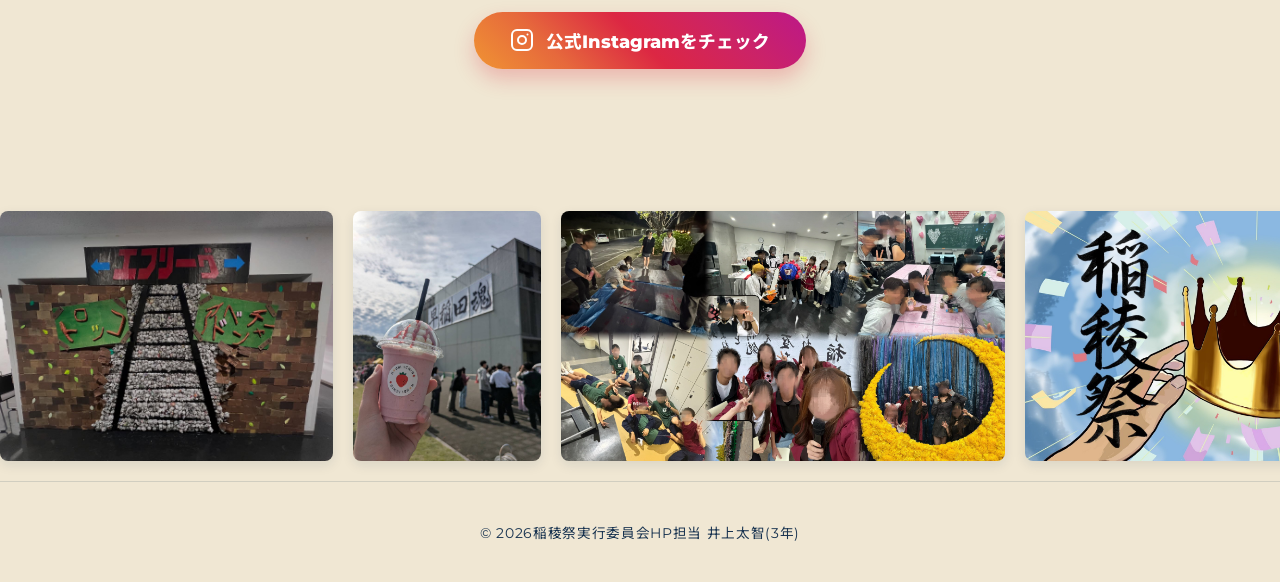
==== commit e9a5158b: "index.html" ====
--- a/index.html
+++ b/index.html
@@ -3,7 +3,7 @@
 <head>
     <meta charset="UTF-8">
     <meta name="viewport" content="width=device-width, initial-scale=1.0">
-    <title>第45回 稲稜祭</title>
+    <title>第45回 稲稜祭 2026</title>
     <meta name="description" content="稲稜祭は、早稲田大学本庄高等学院の文化祭です">
     <meta name="keywords" content="稲稜祭, とうりょうさい, 早稲田大学本庄高等学院, 早稲田, 早稲田大学, 早本, 文化祭, イベント, 展示 , そうほん , 2026 , 第45回 , クラス企画">
     <meta name="google-site-verification" content="3HasCJtoi-dlYLu-7N4V9mfXhWyNPqFAmNu_kfyfIqE" />
@@ -46,6 +46,7 @@
                 <li><a href="event.html">EVENTS</a></li>
                 <li><a href="booth.html">BOOTHS</a></li>
                 <li><a href="access.html">ACCESS</a></li>
+                <li><a href="contact.html">Q&A / CONTACT</a></li>
             </ul>
         </nav>
     </header>
@@ -136,6 +137,7 @@
                 </div>
             </div>
         </section>
+
         <!-- フルウィズセクション 4: アクセス -->
         <section class="full-section">
             <div class="fs-image" style="background-image: url('https://static.wixstatic.com/media/dd621f_80468349f8c541d7b48b3033a93d6e29~mv2.png');"></div>
@@ -145,6 +147,19 @@
                 <div class="anim-fade-up">
                     <p class="fs-desc">早稲田大学本庄高等学院<br>JR本庄駅、または新幹線本庄早稲田駅より。<br>ご来場は公共交通機関をご利用ください。</p>
                     <a href="access.html" class="btn-solid">MAPを開く</a>
+                </div>
+            </div>
+        </section>
+
+        <!-- フルウィズセクション 5: Q&A / CONTACT -->
+        <section class="full-section">
+            <div class="fs-image" style="background-image: url('images/illust.jpg');"></div>
+            <div class="fs-content">
+                <div class="pattern-stripe"></div>
+                <h2 class="fs-title text-shadow-solid js-split-text">Q&A / CONTACT</h2>
+                <div class="anim-fade-up">
+                    <p class="fs-desc">ご来場にあたってのよくあるご質問（Q&A）や注意事項、お問い合わせ窓口をご案内しています。</p>
+                    <a href="contact.html" class="btn-solid">詳細を見る</a>
                 </div>
             </div>
         </section>
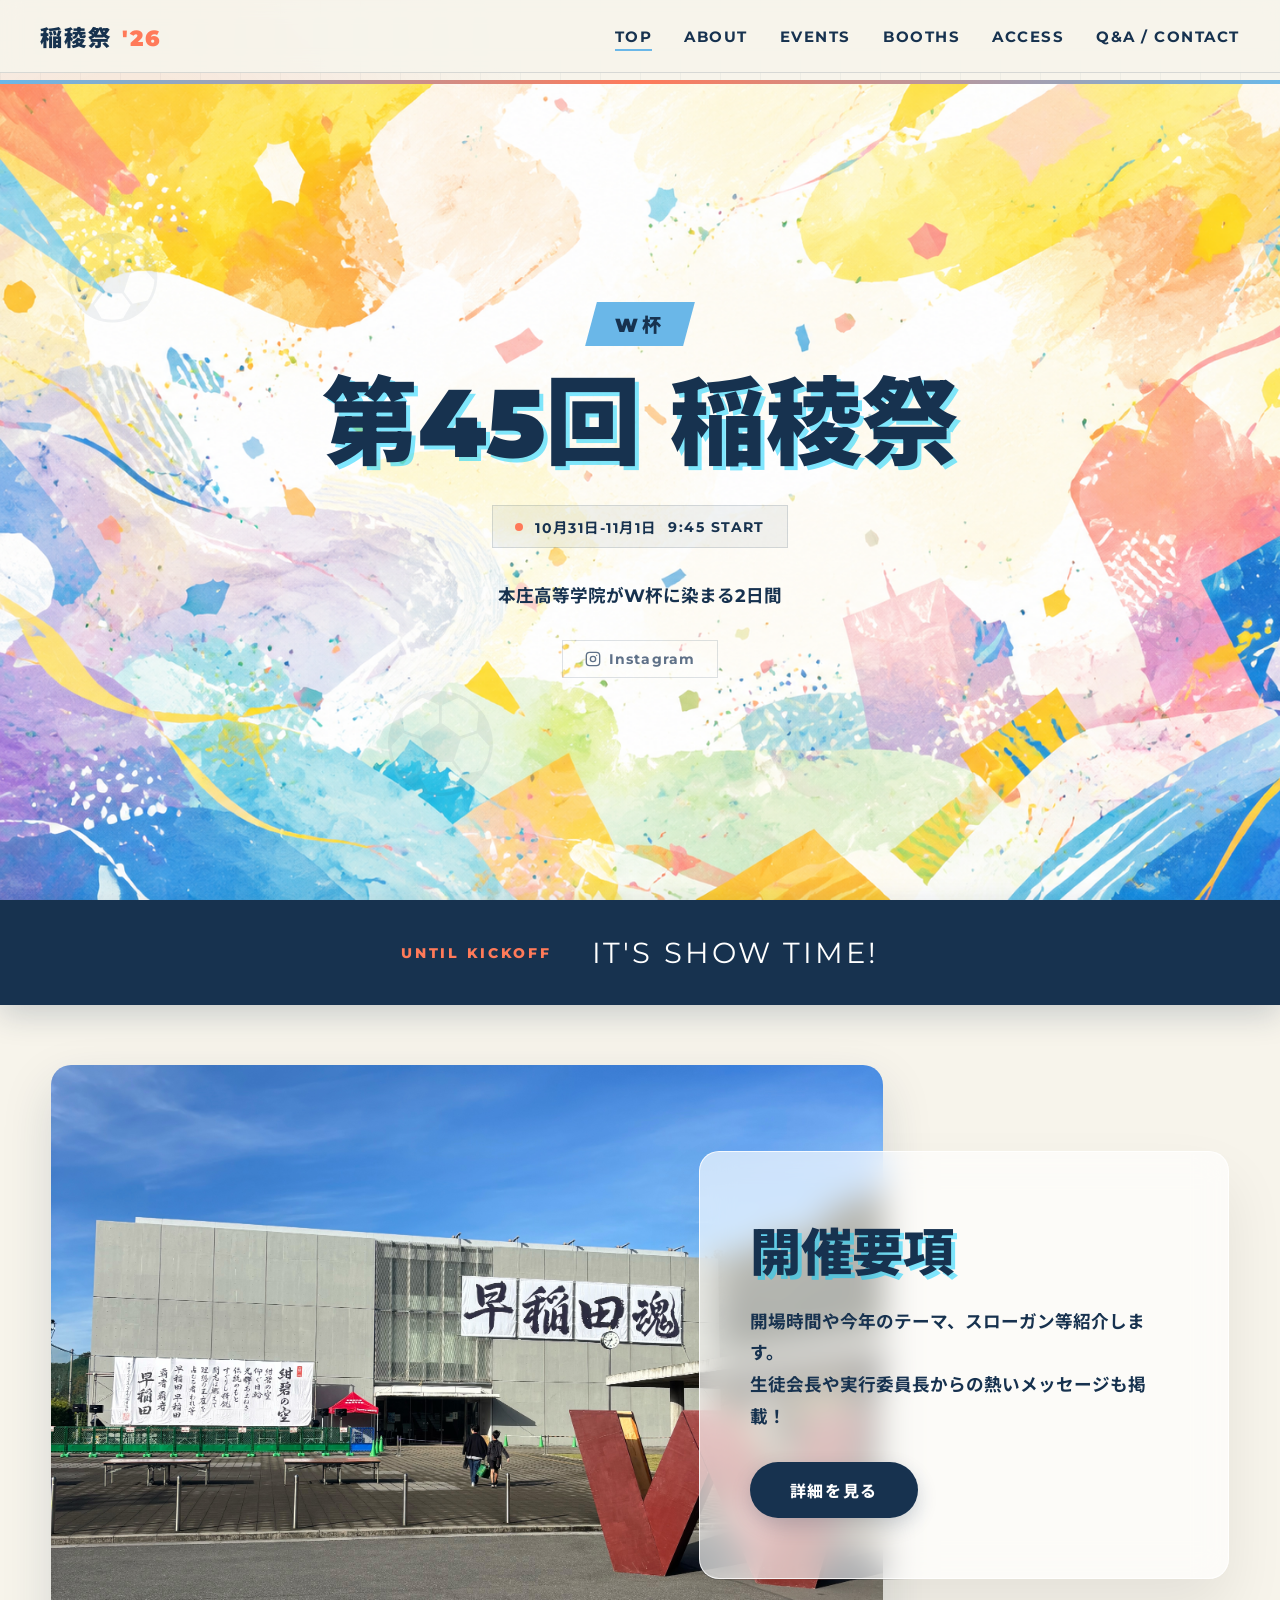
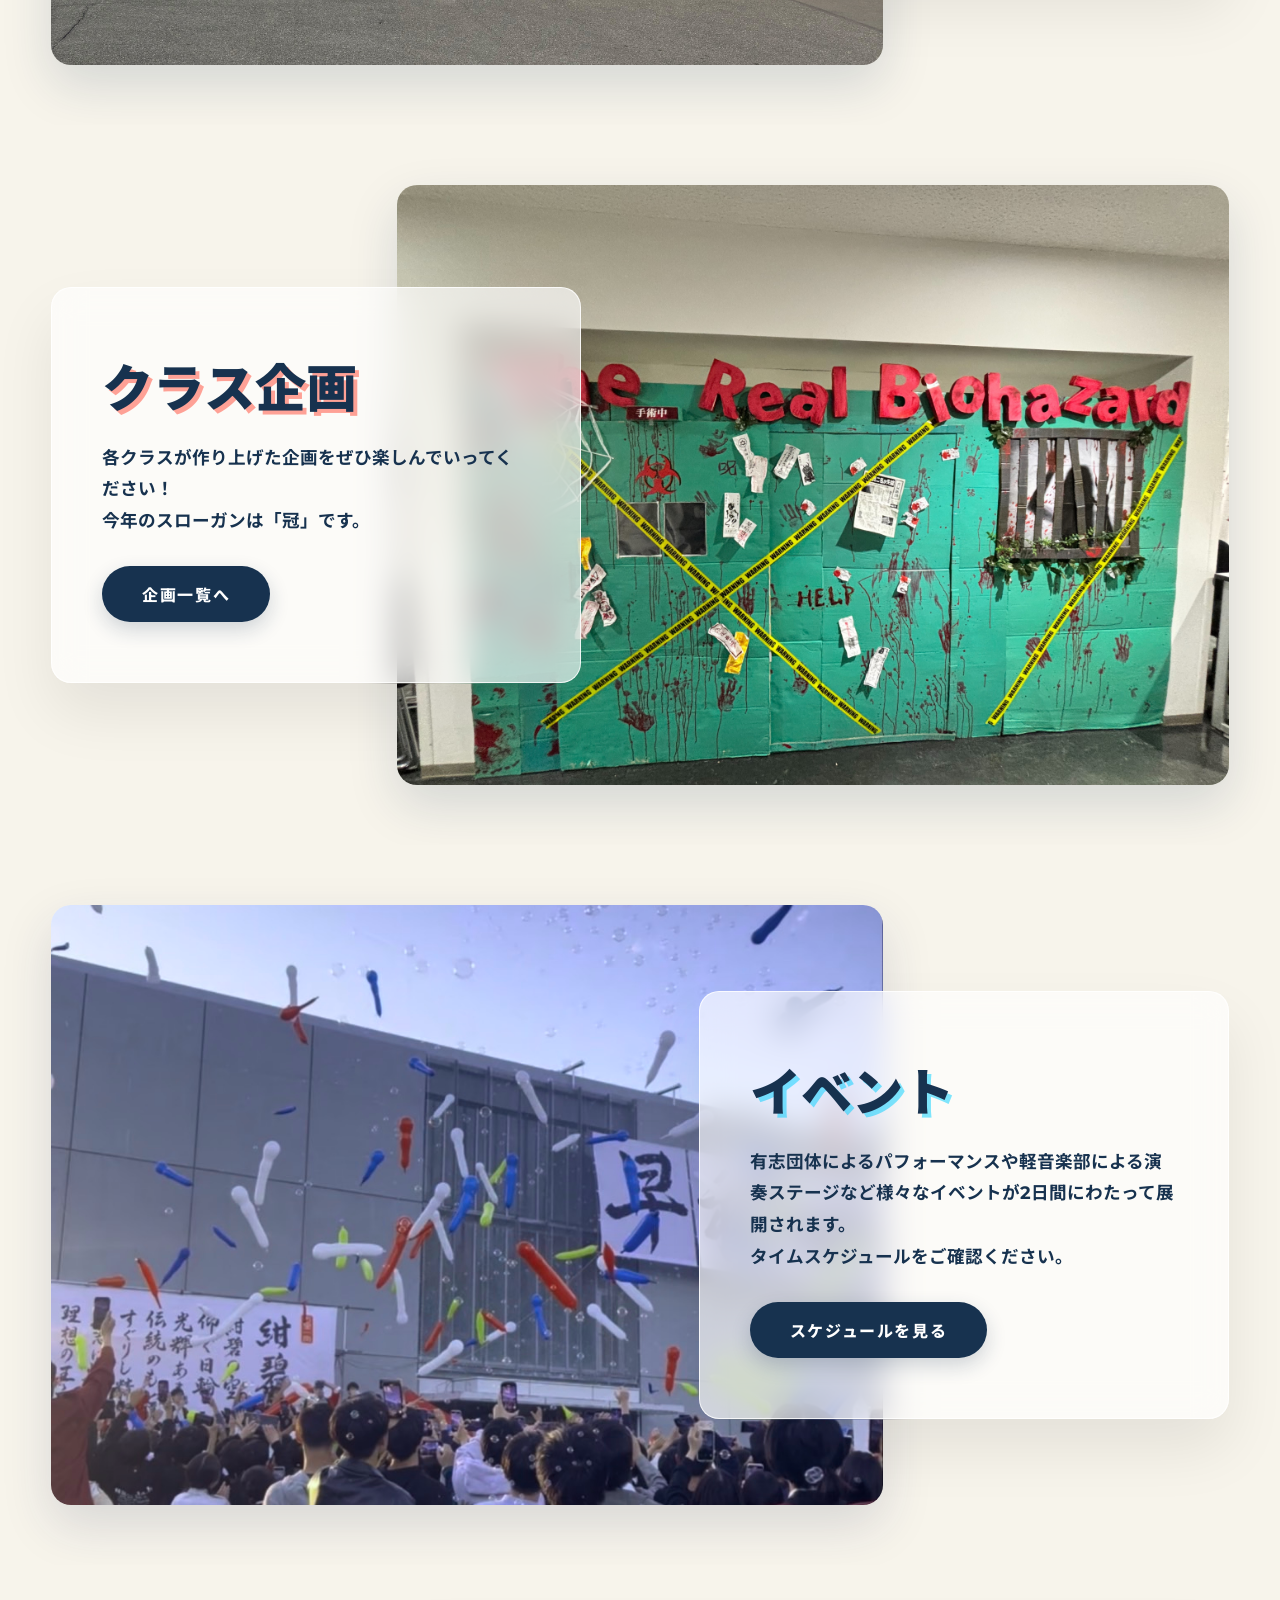
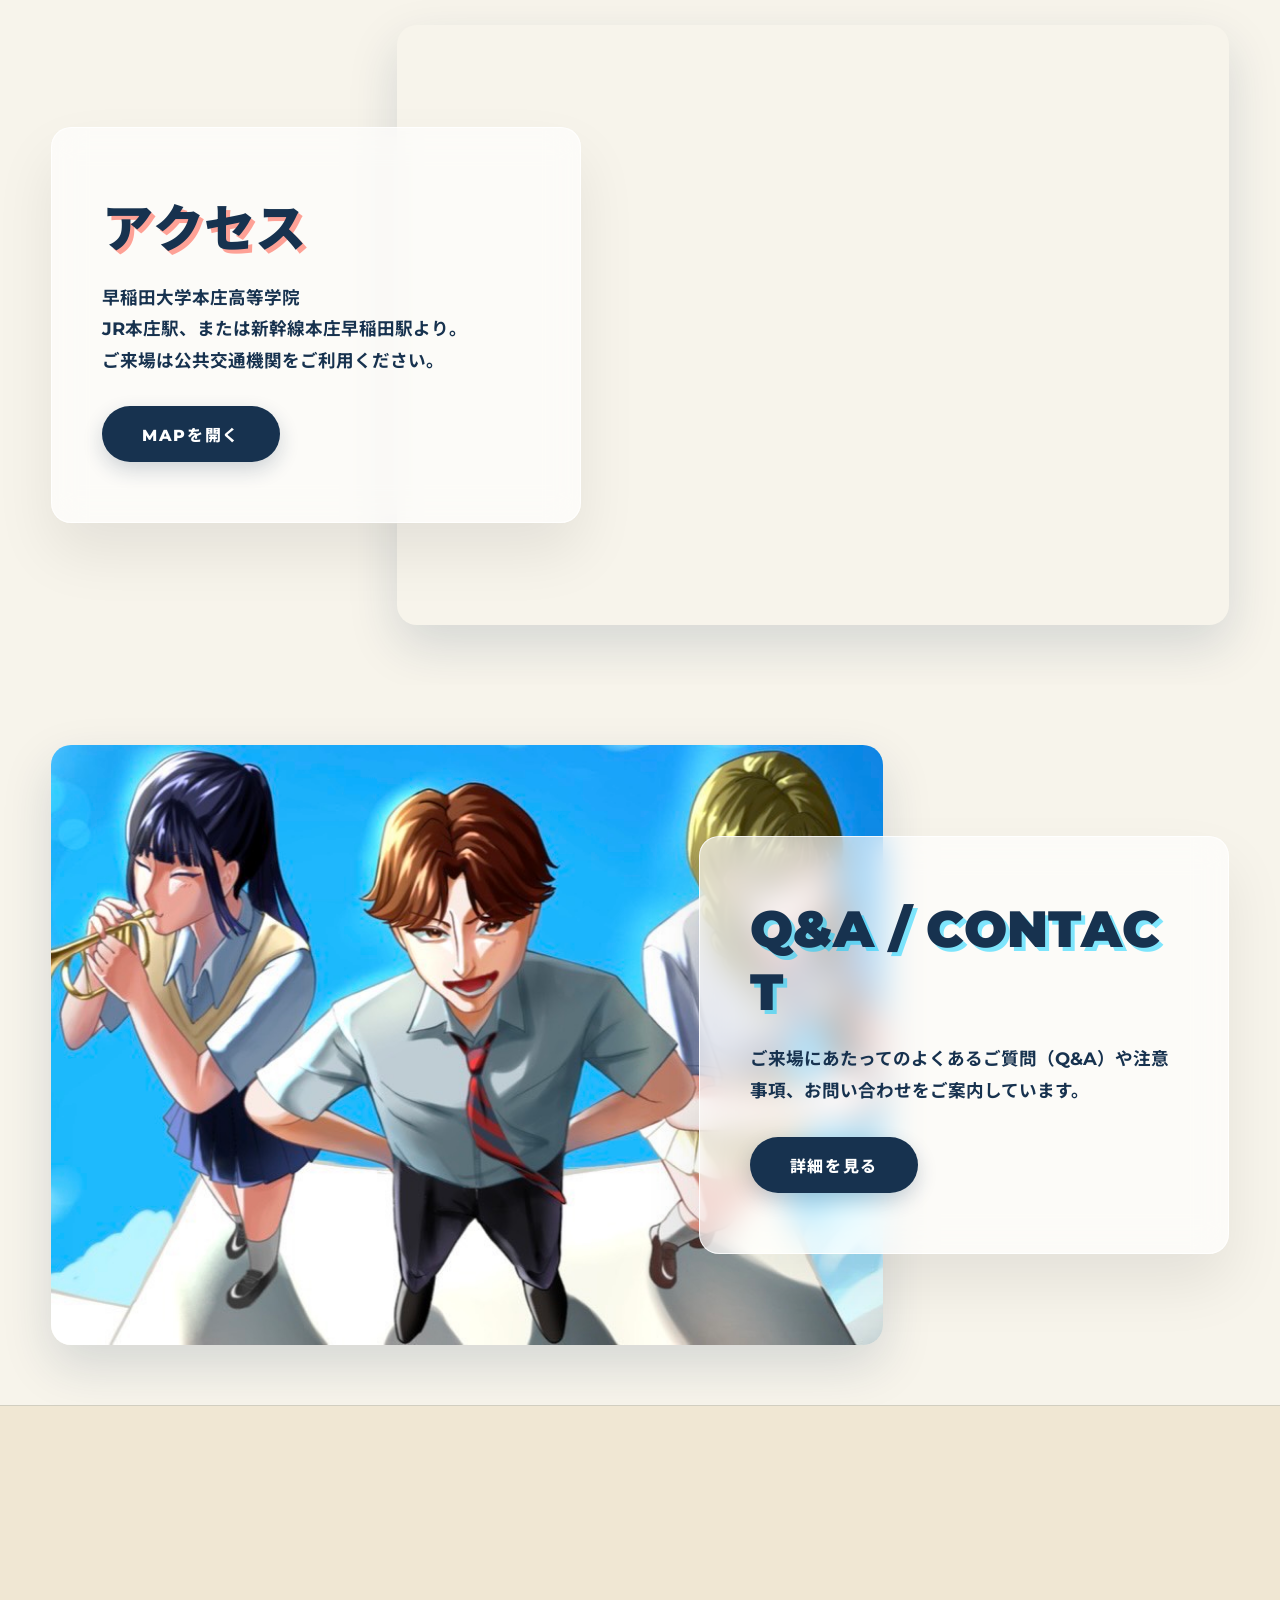
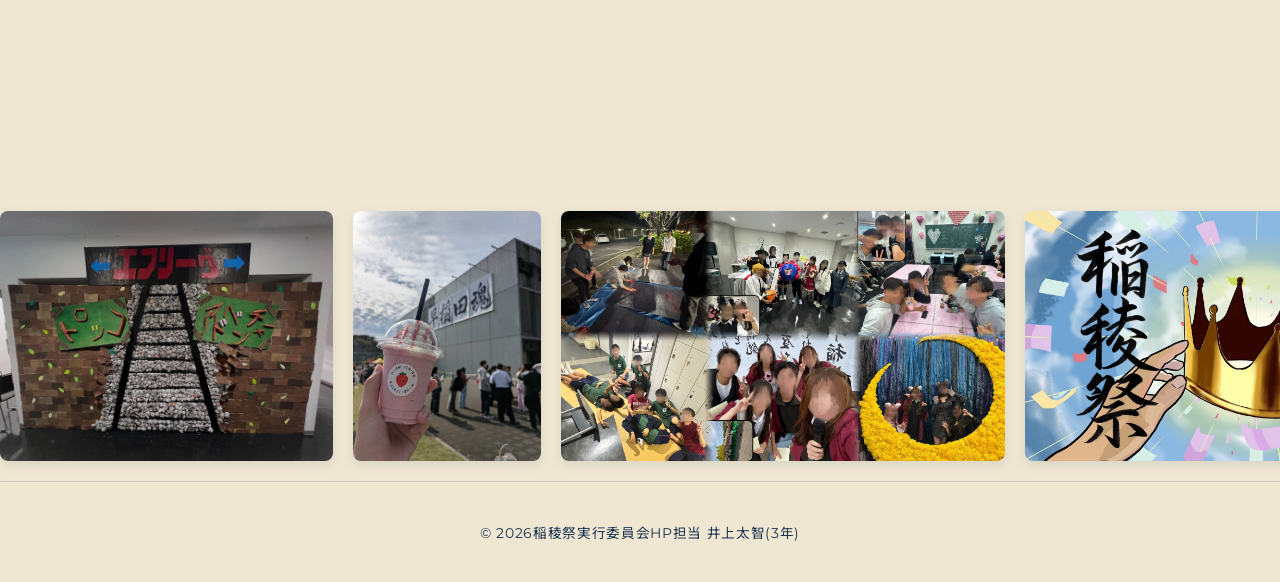
==== commit a02936eb: "index.html" ====
--- a/index.html
+++ b/index.html
@@ -106,7 +106,7 @@
                 <div class="pattern-stripe"></div>
                 <h2 class="fs-title text-shadow-solid js-split-text">開催要項</h2>
                 <div class="anim-fade-up">
-                    <p class="fs-desc">10月31日-11月1日 9:45開場。<br>1日目は15:00まで。2日目は14:30まで。<br>各クラス・団体が作り上げる圧倒的なパフォーマンスと展示をお見逃しなく。</p>
+                    <p class="fs-desc">開場時間や今年のテーマ、スローガン等紹介します。<br>生徒会長や実行委員長からの熱いメッセージも掲載！</p>
                     <a href="about.html" class="btn-solid">詳細を見る</a>
                 </div>
             </div>
@@ -132,7 +132,7 @@
                 <div class="pattern-stripe"></div>
                 <h2 class="fs-title text-shadow-solid js-split-text">イベント</h2>
                 <div class="anim-fade-up">
-                    <p class="fs-desc">有志団体によるパフォーマンスや軽音楽部による演奏ステージなど様々なイベントが2日間にわたって展開されます。<br>タイムスケジュールはこちらから。</p>
+                    <p class="fs-desc">有志団体によるパフォーマンスや軽音楽部による演奏ステージなど様々なイベントが2日間にわたって展開されます。<br>タイムスケジュールをご確認ください。</p>
                     <a href="event.html" class="btn-solid">スケジュールを見る</a>
                 </div>
             </div>
@@ -158,7 +158,7 @@
                 <div class="pattern-stripe"></div>
                 <h2 class="fs-title text-shadow-solid js-split-text">Q&A / CONTACT</h2>
                 <div class="anim-fade-up">
-                    <p class="fs-desc">ご来場にあたってのよくあるご質問（Q&A）や注意事項、お問い合わせ窓口をご案内しています。</p>
+                    <p class="fs-desc">ご来場にあたってのよくあるご質問（Q&A）や注意事項、お問い合わせをご案内しています。</p>
                     <a href="contact.html" class="btn-solid">詳細を見る</a>
                 </div>
             </div>
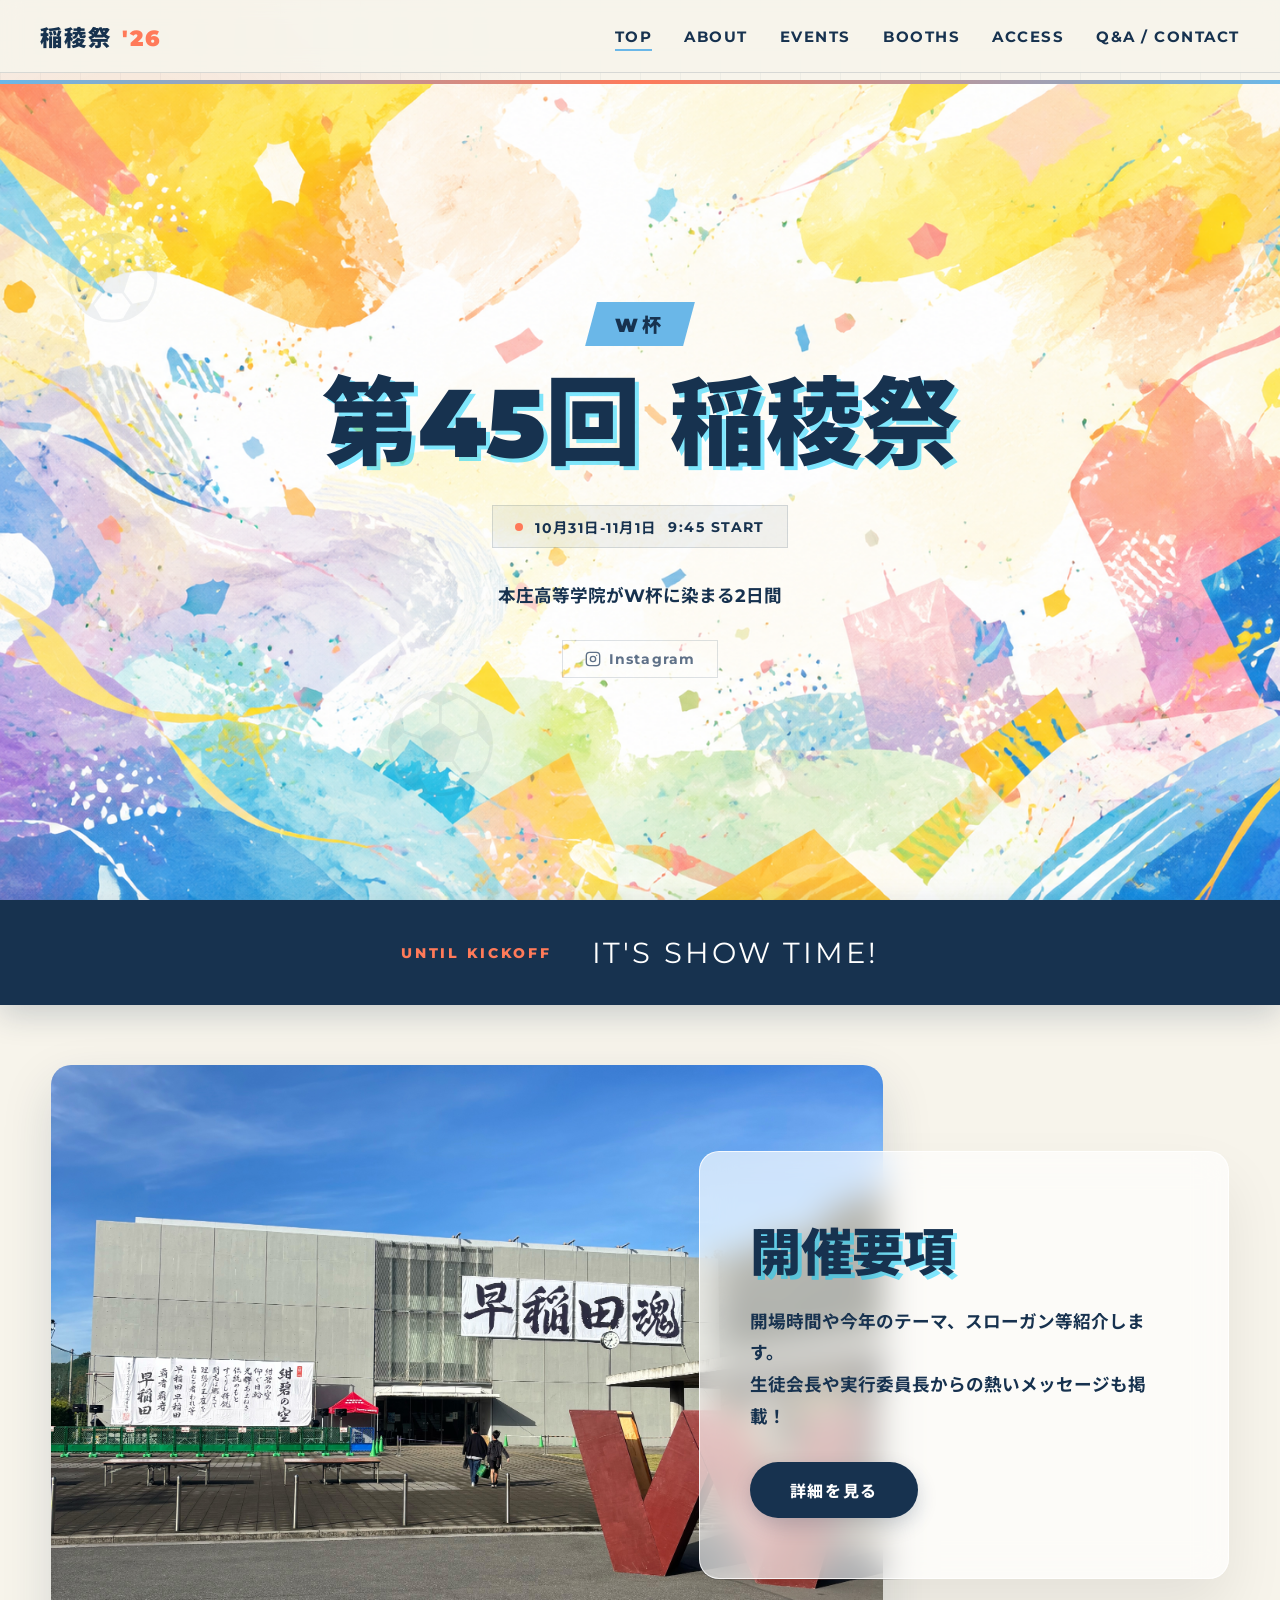
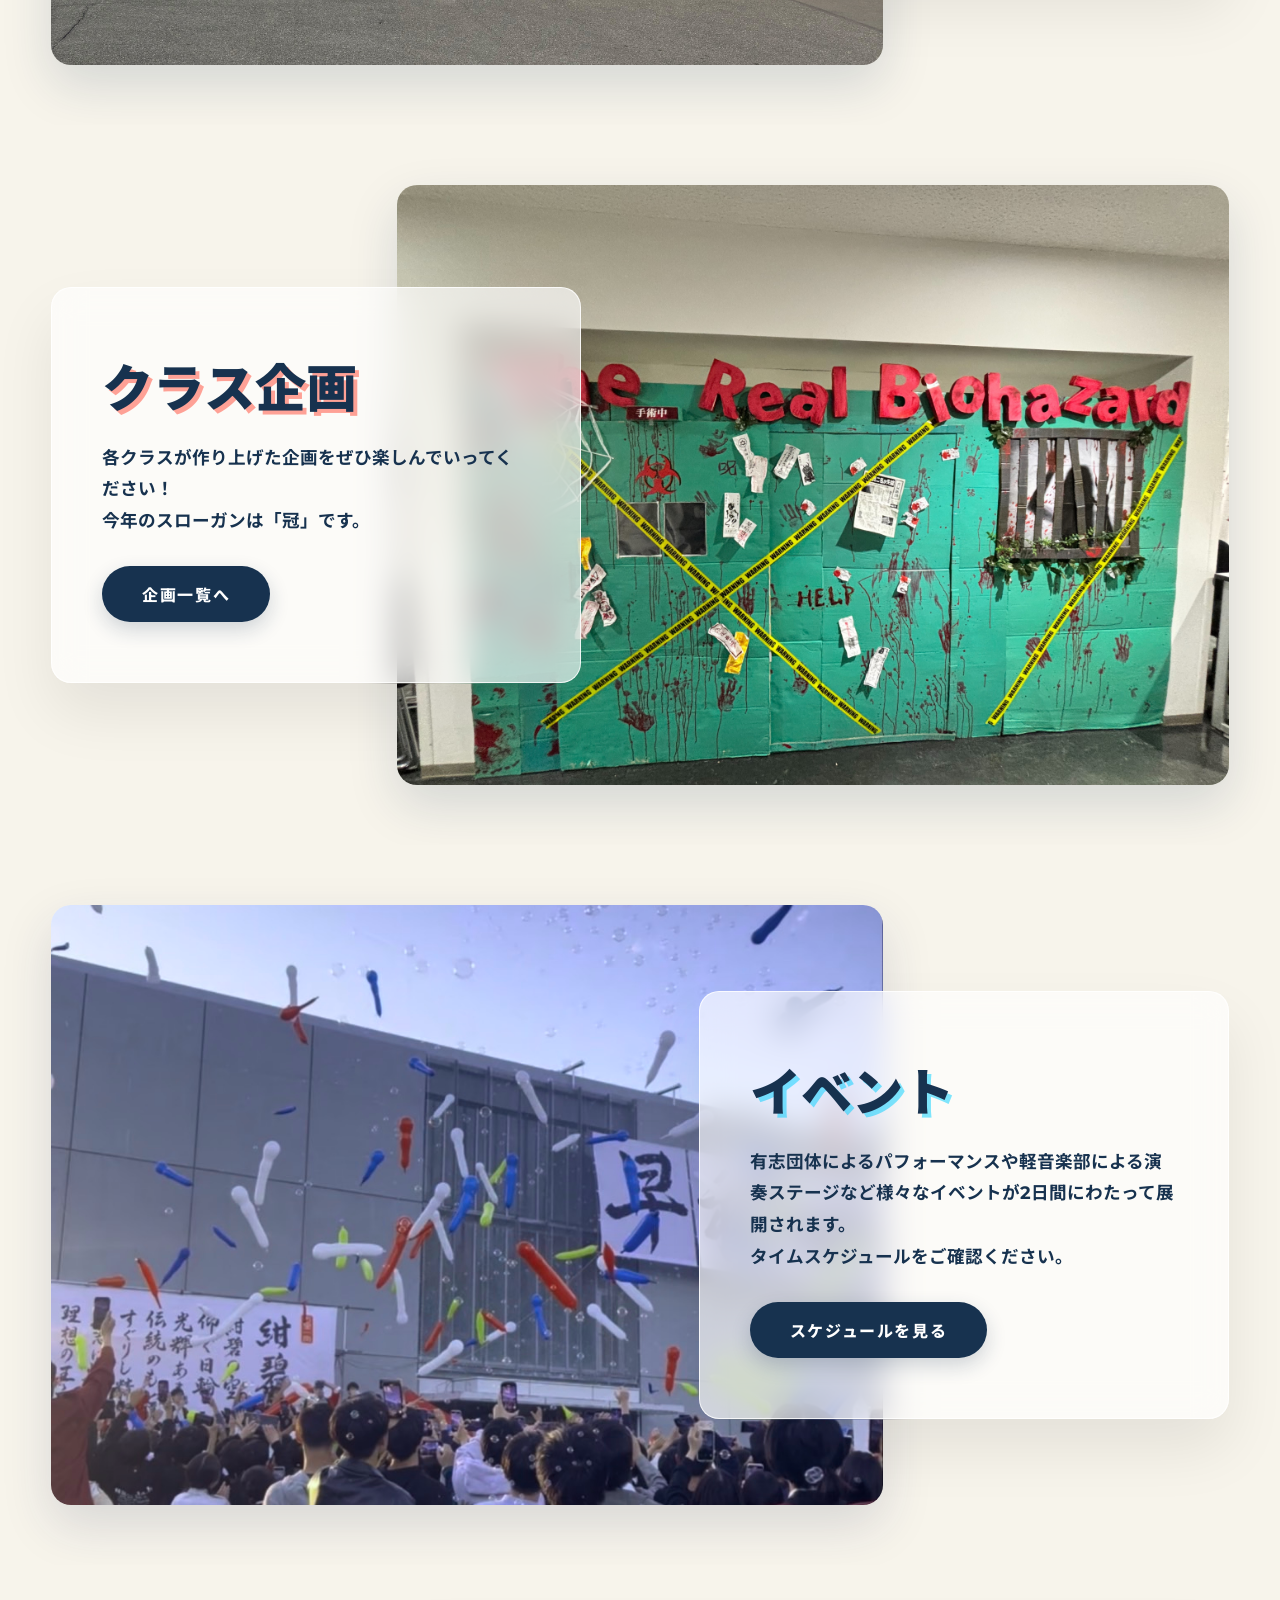
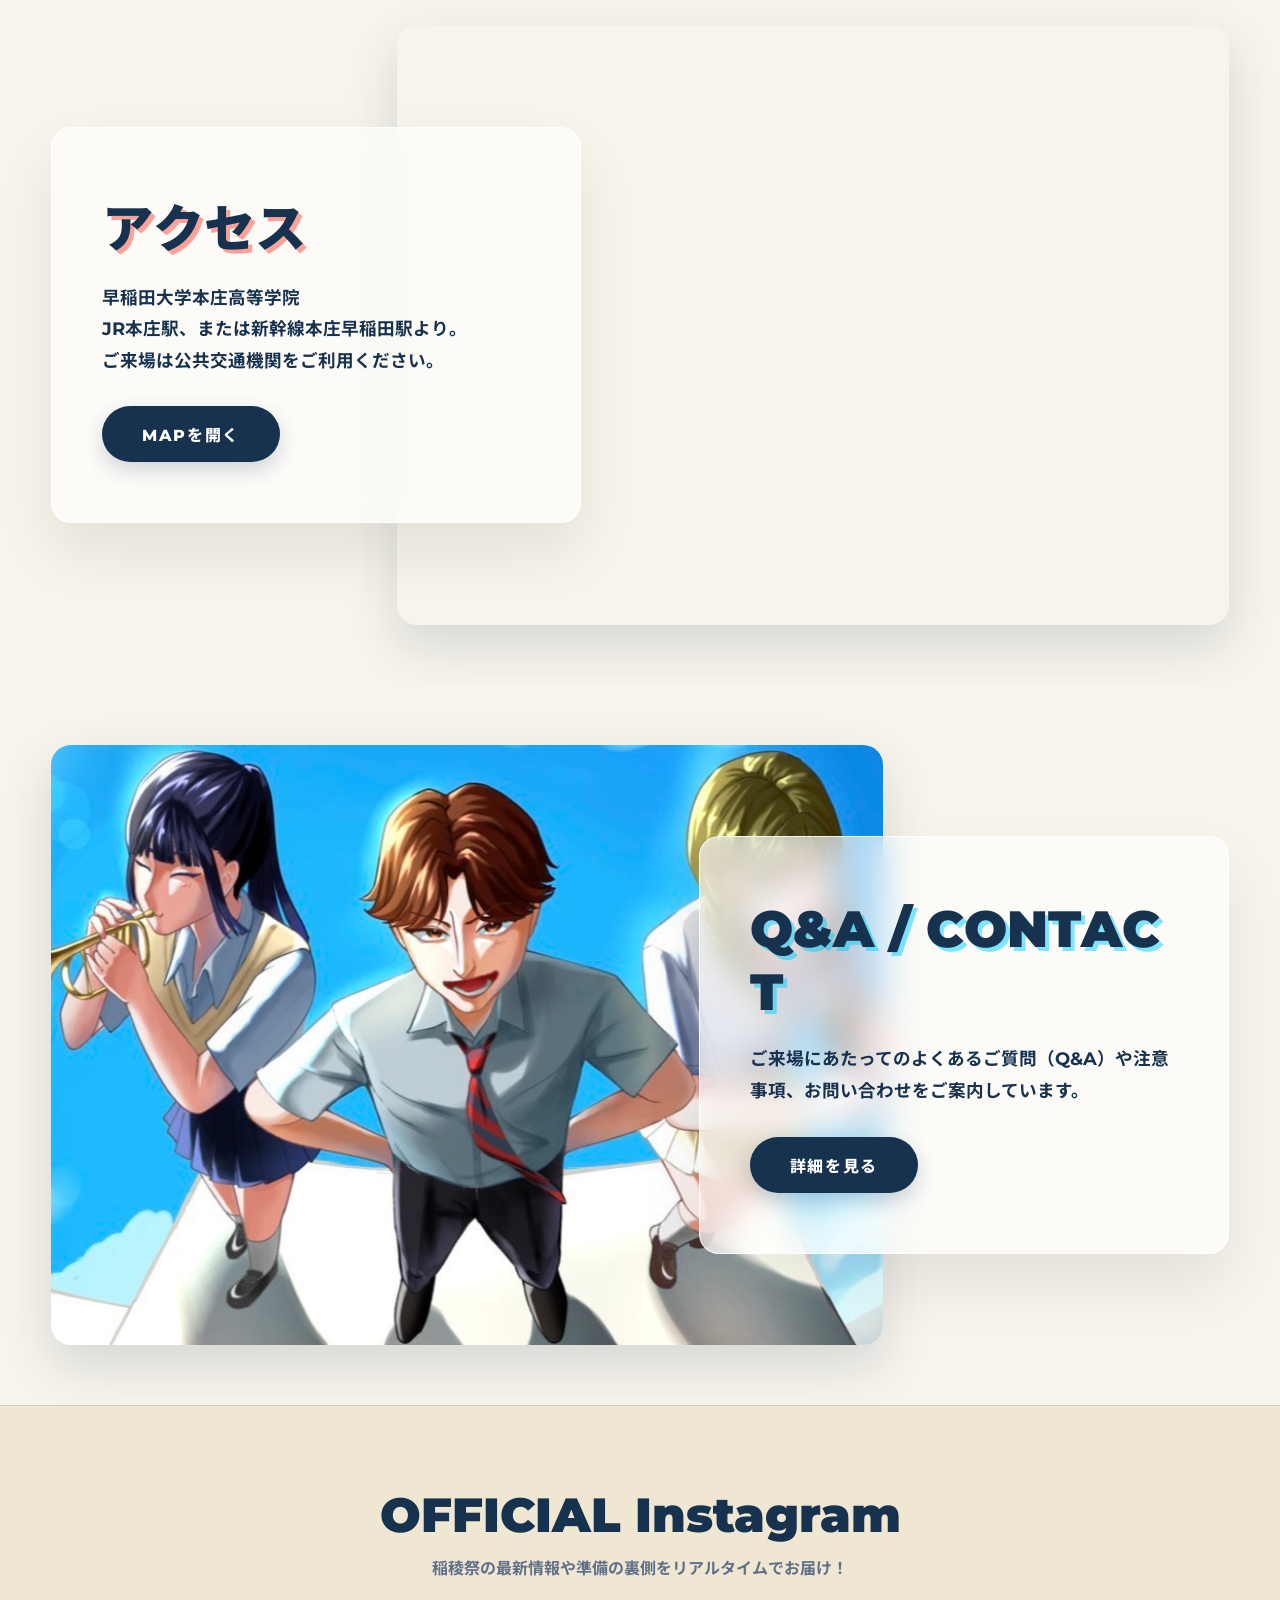
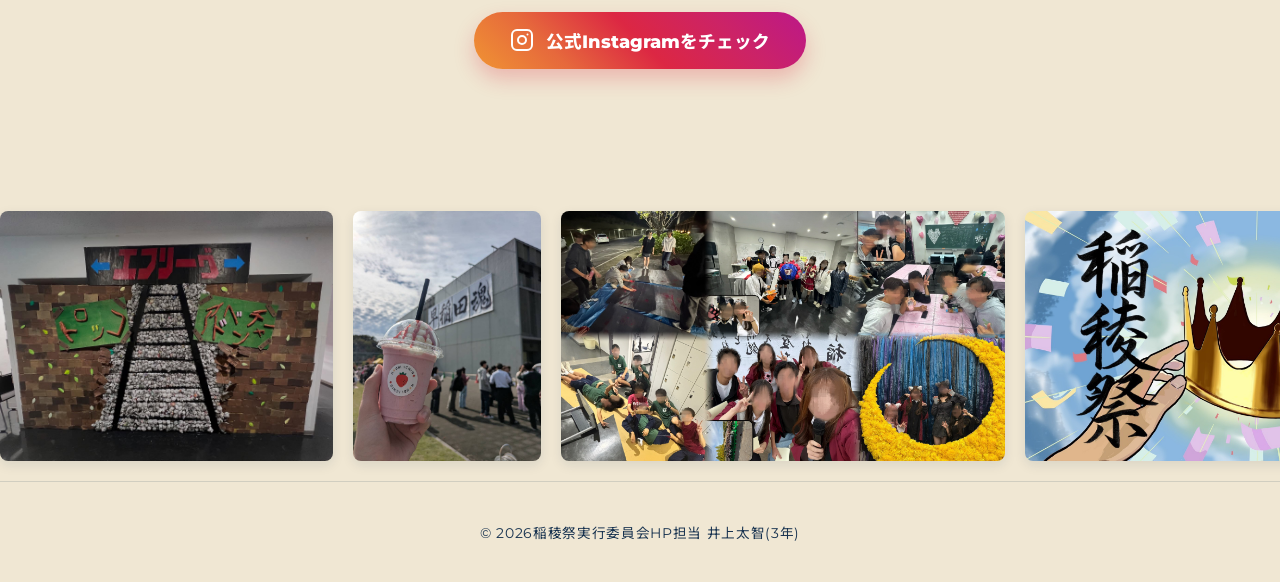
==== commit ec765322: "index.html" ====
--- a/index.html
+++ b/index.html
@@ -11,6 +11,8 @@
     <link rel="preconnect" href="https://fonts.googleapis.com">
     <link rel="preconnect" href="https://fonts.gstatic.com" crossorigin>
     <link href="https://fonts.googleapis.com/css2?family=Montserrat:wght@700;800;900&family=Noto+Sans+JP:wght@400;700;900&display=swap" rel="stylesheet">
+    <link rel="apple-touch-icon" sizes="180x180" href="/apple-touch-icon.png">
+    <link rel="manifest" href="/manifest.json">
 
     <link rel="stylesheet" href="css/style.css">
     <script src="js/script.js" defer></script>
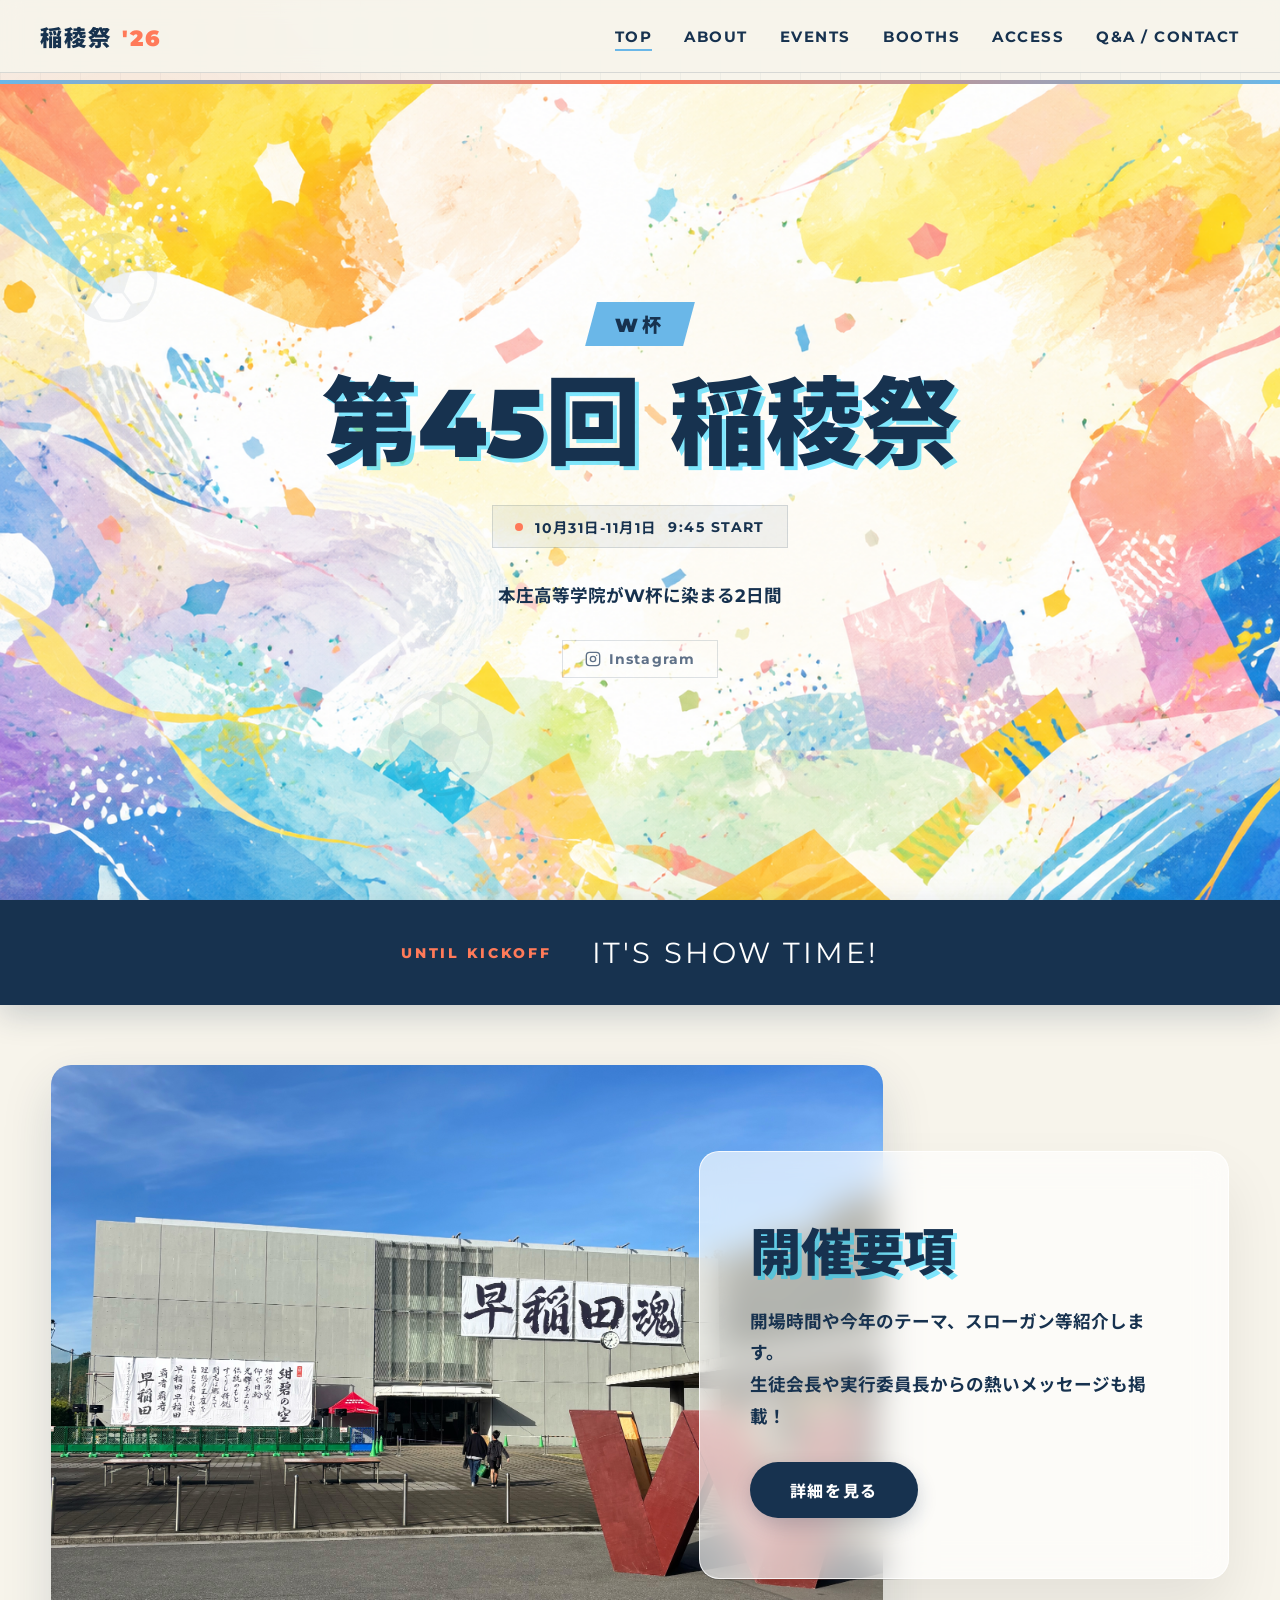
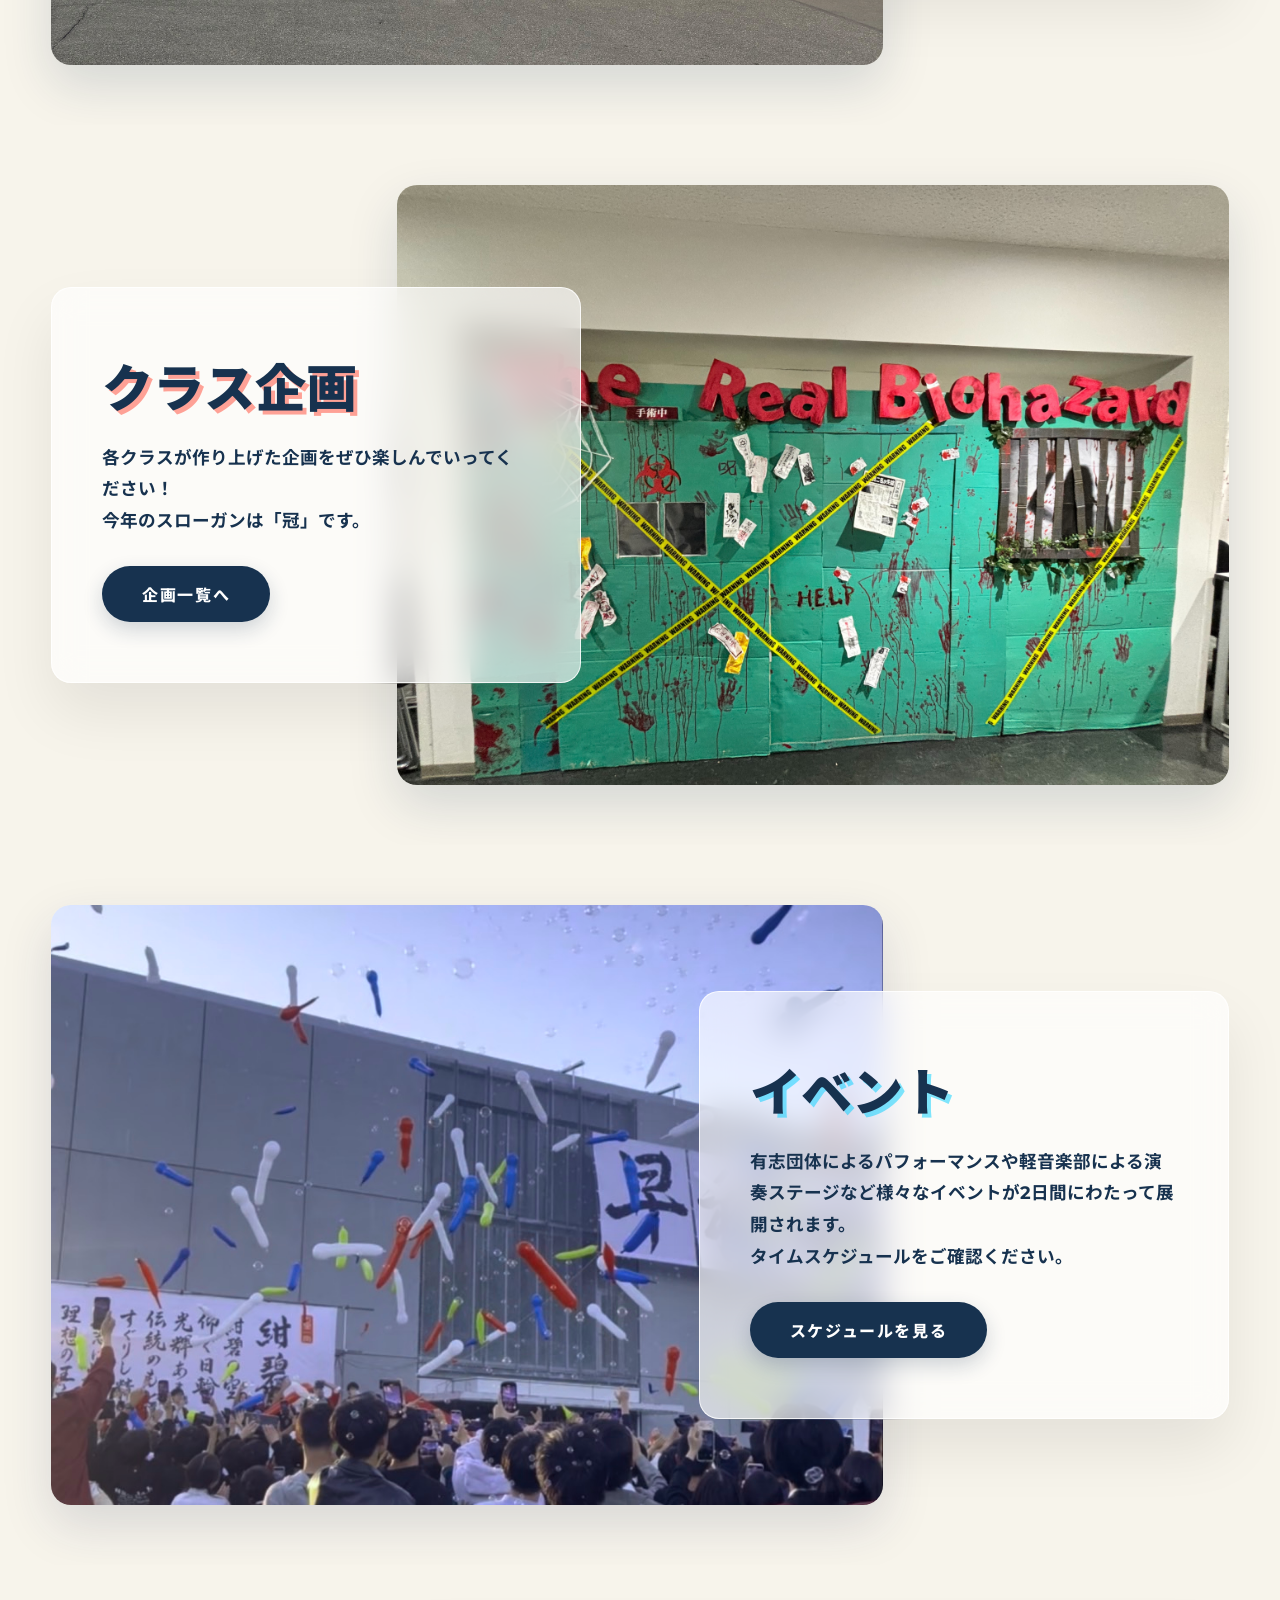
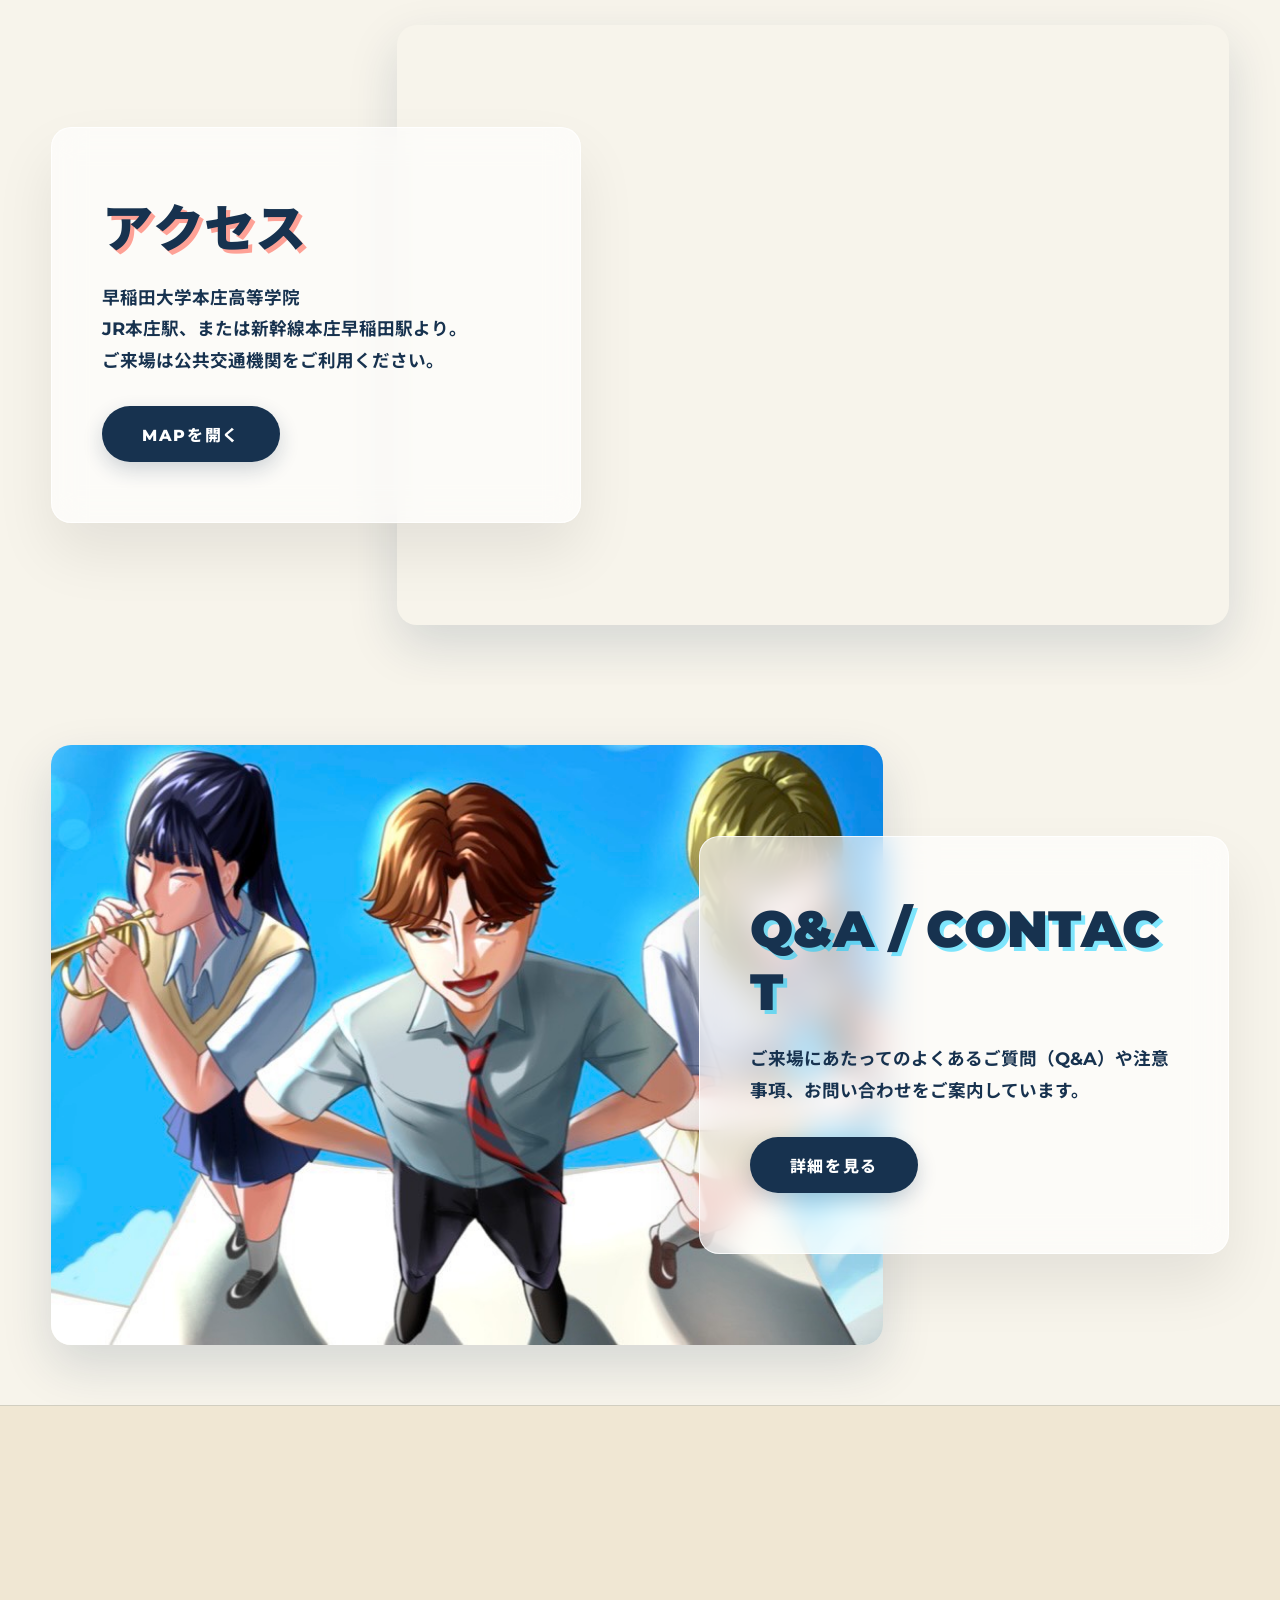
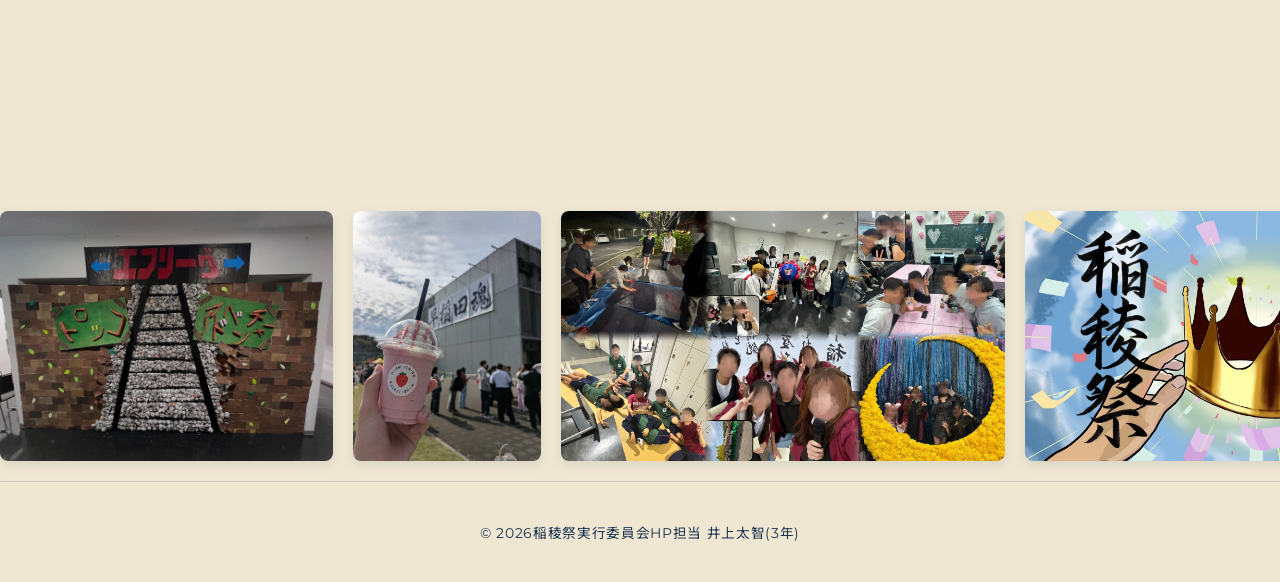
==== commit ac4d1f80: "index.html" ====
--- a/index.html
+++ b/index.html
@@ -7,12 +7,13 @@
     <meta name="description" content="稲稜祭は、早稲田大学本庄高等学院の文化祭です">
     <meta name="keywords" content="稲稜祭, とうりょうさい, 早稲田大学本庄高等学院, 早稲田, 早稲田大学, 早本, 文化祭, イベント, 展示 , そうほん , 2026 , 第45回 , クラス企画">
     <meta name="google-site-verification" content="3HasCJtoi-dlYLu-7N4V9mfXhWyNPqFAmNu_kfyfIqE" />
-    <link rel="icon" href="images/favicon.png" type="image/png">
+    <link rel="icon" href="images/icon.png">
     <link rel="preconnect" href="https://fonts.googleapis.com">
     <link rel="preconnect" href="https://fonts.gstatic.com" crossorigin>
     <link href="https://fonts.googleapis.com/css2?family=Montserrat:wght@700;800;900&family=Noto+Sans+JP:wght@400;700;900&display=swap" rel="stylesheet">
-    <link rel="apple-touch-icon" sizes="180x180" href="/apple-touch-icon.png">
-    <link rel="manifest" href="/manifest.json">
+    <link rel="apple-touch-icon" href="images/icon.png">
+    <link rel="manifest" href="manifest.json">
+    
 
     <link rel="stylesheet" href="css/style.css">
     <script src="js/script.js" defer></script>
